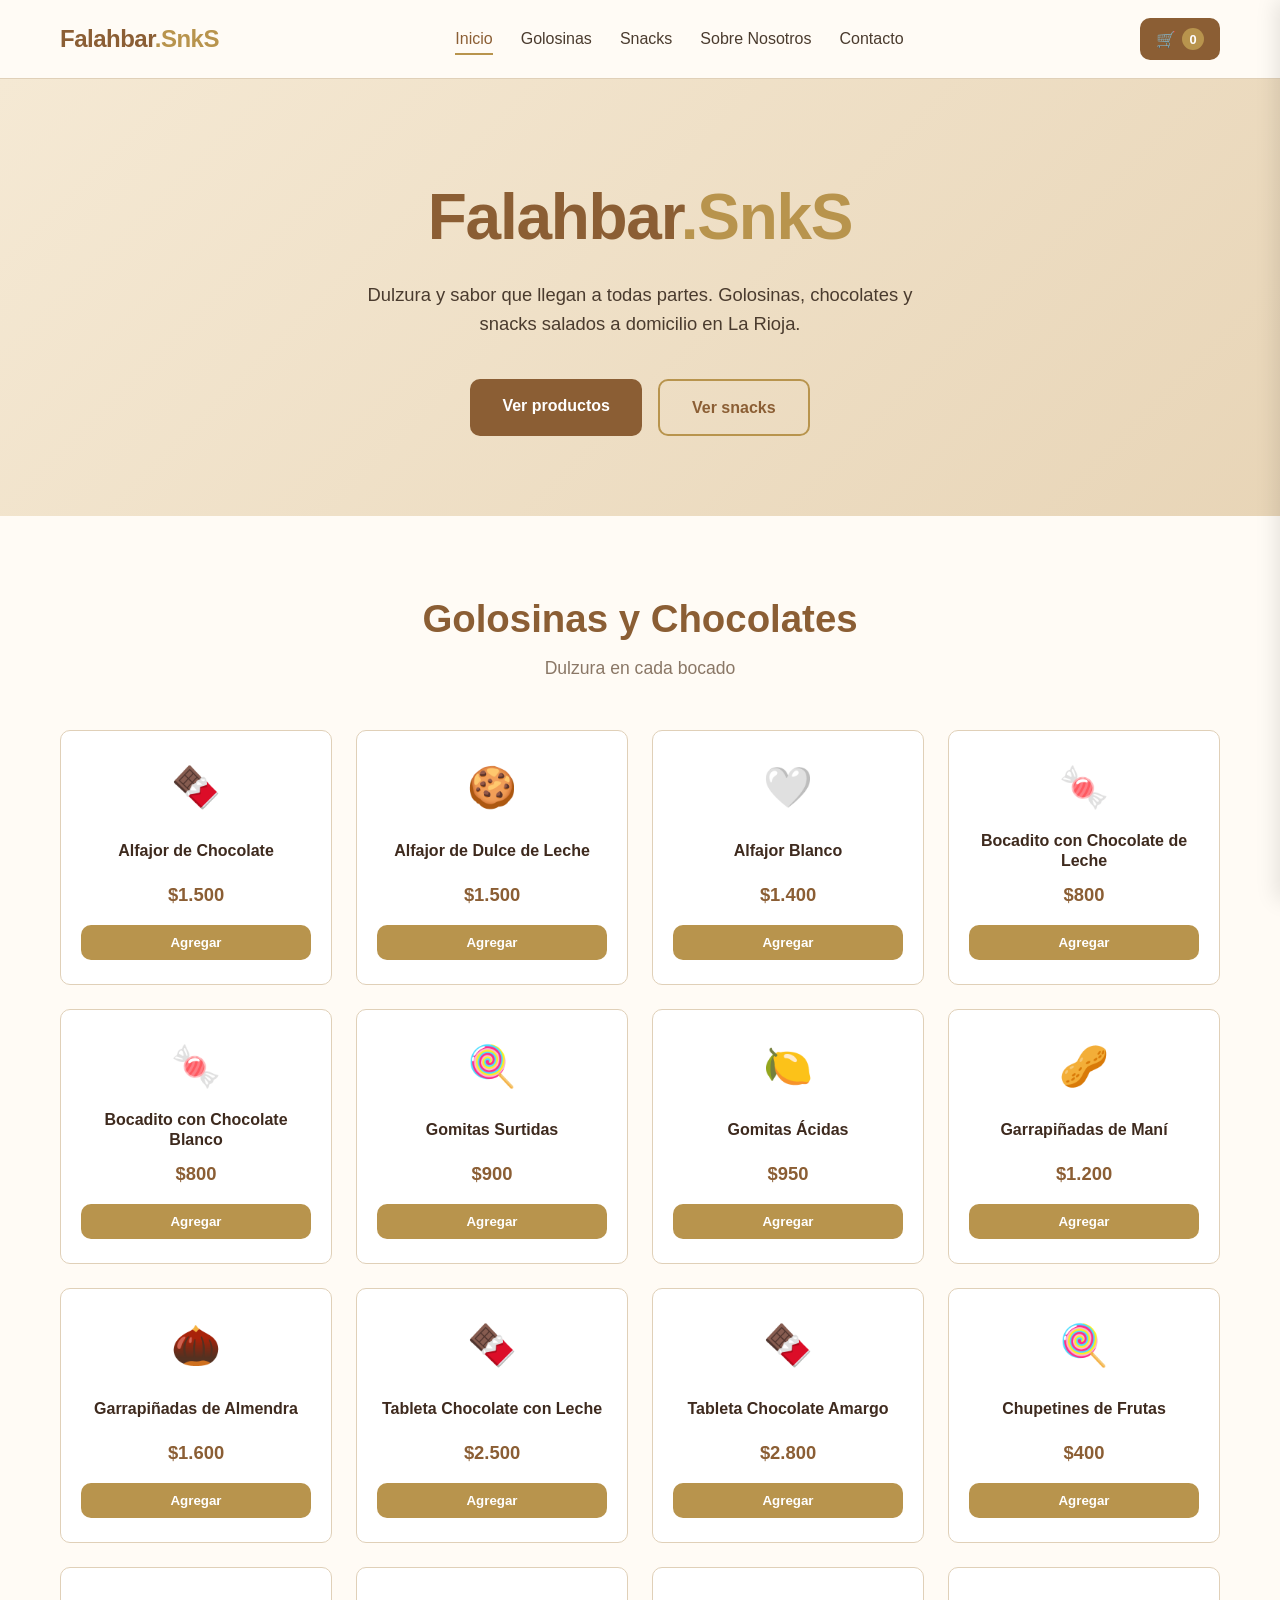
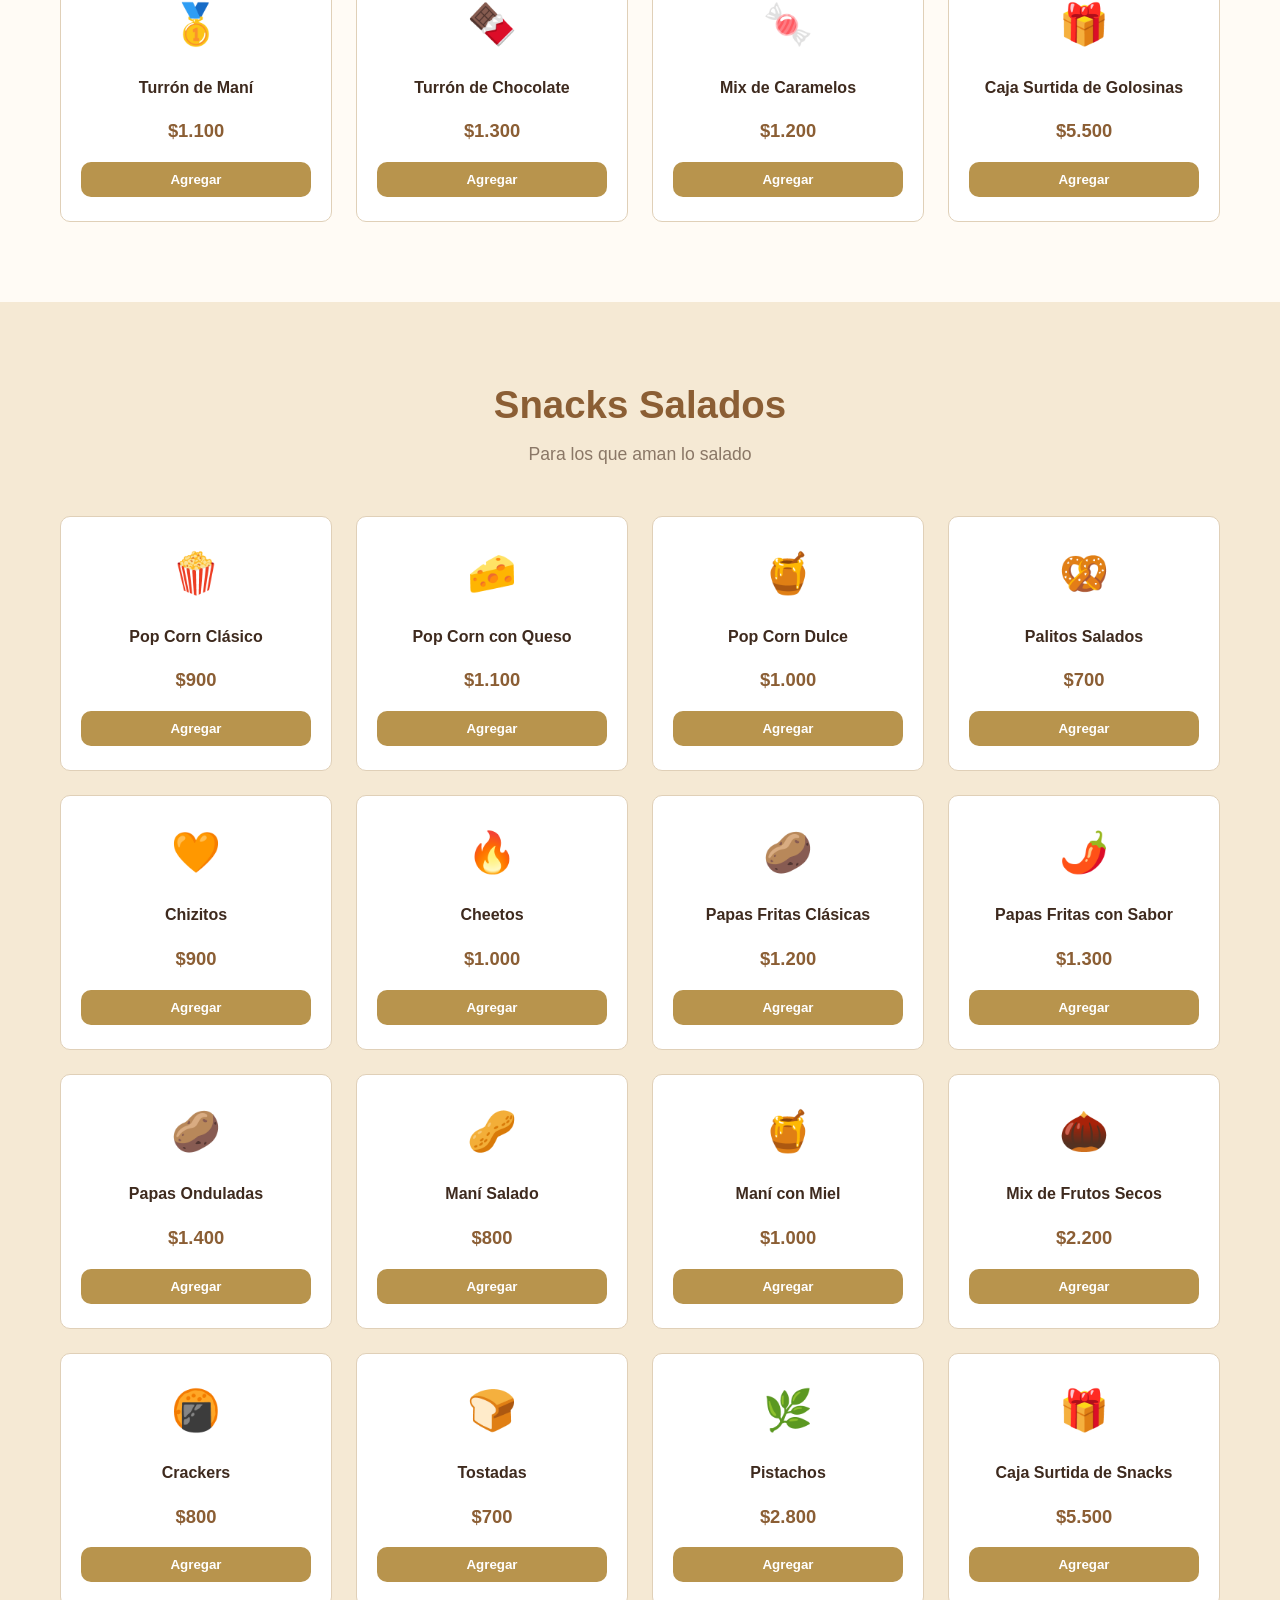
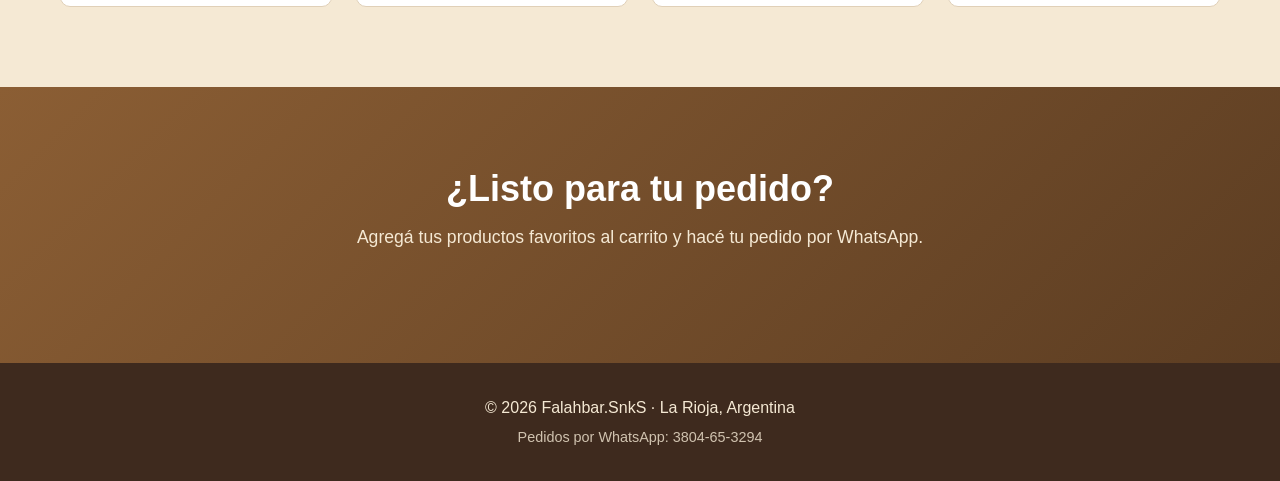
==== index.html @ a4c3ad98 "Add files via upload" ====
<!DOCTYPE html>
<html lang="es">
<head>
    <meta charset="UTF-8">
    <meta name="viewport" content="width=device-width, initial-scale=1.0">
    <title>Falahbar.SnkS - Golosinas y Snacks</title>
    <link rel="stylesheet" href="styles.css">
</head>
<body>
    <!-- HEADER / NAVEGACIÓN -->
    <header class="header">
        <nav class="nav container">
            <a href="index.html" class="logo">Falahbar<span>.SnkS</span></a>
            <button class="nav-toggle" id="navToggle" aria-label="Abrir menú">
                <span></span><span></span><span></span>
            </button>
            <ul class="nav-links" id="navLinks">
                <li><a href="index.html" class="active">Inicio</a></li>
                <li><a href="#golosinas">Golosinas</a></li>
                <li><a href="#snacks">Snacks</a></li>
                <li><a href="about.html">Sobre Nosotros</a></li>
                <li><a href="contact.html">Contacto</a></li>
            </ul>
            <button class="cart-btn" id="cartBtn" aria-label="Abrir carrito">
                🛒 <span class="cart-count" id="cartCount">0</span>
            </button>
        </nav>
    </header>

    <!-- HERO -->
    <section class="hero">
        <div class="container hero-content">
            <h1>Falahbar<span class="highlight">.SnkS</span></h1>
            <p class="hero-subtitle">
                Dulzura y sabor que llegan a todas partes. Golosinas, chocolates y
                snacks salados a domicilio en La Rioja.
            </p>
            <div class="hero-buttons">
                <a href="#golosinas" class="btn btn-primary">Ver productos</a>
                <a href="#snacks" class="btn btn-secondary">Ver snacks</a>
            </div>
        </div>
    </section>

    <!-- GOLOSINAS -->
    <section class="products" id="golosinas">
        <div class="container">
            <h2 class="section-title">Golosinas y Chocolates</h2>
            <p class="section-subtitle">Dulzura en cada bocado</p>
            <div class="products-grid" id="golosinasGrid">
                <!-- Los productos se cargan desde script.js -->
            </div>
        </div>
    </section>

    <!-- SNACKS -->
    <section class="products products-alt" id="snacks">
        <div class="container">
            <h2 class="section-title">Snacks Salados</h2>
            <p class="section-subtitle">Para los que aman lo salado</p>
            <div class="products-grid" id="snacksGrid">
                <!-- Los productos se cargan desde script.js -->
            </div>
        </div>
    </section>

    <!-- CTA -->
    <section class="cta">
        <div class="container">
            <h2>¿Listo para tu pedido?</h2>
            <p>Agregá tus productos favoritos al carrito y hacé tu pedido por WhatsApp.</p>
        </div>
    </section>

    <!-- FOOTER -->
    <footer class="footer">
        <div class="container">
            <p>&copy; 2026 Falahbar.SnkS · La Rioja, Argentina</p>
            <p class="footer-small">Pedidos por WhatsApp: 3804-65-3294</p>
        </div>
    </footer>

    <!-- CARRITO (MODAL) -->
    <div class="cart-overlay" id="cartOverlay"></div>
    <aside class="cart" id="cart">
        <div class="cart-header">
            <h2>Tu Carrito</h2>
            <button class="cart-close" id="cartClose" aria-label="Cerrar carrito">×</button>
        </div>
        <div class="cart-items" id="cartItems">
            <p class="cart-empty">Tu carrito está vacío.</p>
        </div>
        <div class="cart-footer">
            <div class="cart-total">
                <span>Total:</span>
                <strong id="cartTotal">$0</strong>
            </div>
            <button class="btn btn-whatsapp" id="sendWhatsApp" disabled>
                Enviar pedido por WhatsApp
            </button>
        </div>
    </aside>

    <script src="script.js"></script>
</body>
</html>
---- styles.css ----
/* ============================================
   FALAHBAR.SnkS - ESTILOS
   Paleta: marrón, dorado opaco, beige
   ============================================ */
:root {
    --color-primary: #8B5E34;        /* Marrón principal */
    --color-primary-dark: #5C3D22;   /* Marrón oscuro */
    --color-gold: #B8944D;           /* Dorado opaco */
    --color-gold-light: #D4B56A;     /* Dorado claro */
    --color-beige: #F5E9D4;          /* Beige claro */
    --color-beige-dark: #E8D5B7;     /* Beige oscuro */
    --color-dark: #3E2A1E;           /* Marrón muy oscuro (textos) */
    --color-text: #4A3B2E;
    --color-muted: #8a7766;
    --color-bg: #FFFBF5;             /* Fondo crema */
    --color-bg-alt: #F5E9D4;         /* Fondo beige */
    --color-border: #E0D0B8;
    --color-success: #10b981;
    --color-error: #ef4444;
    --color-whatsapp: #25D366;
    --color-whatsapp-dark: #1ebe5b;
    --radius: 10px;
    --shadow-sm: 0 1px 3px rgba(62, 42, 30, 0.08);
    --shadow-md: 0 6px 16px rgba(62, 42, 30, 0.12);
    --transition: all 0.3s ease;
}

* {
    margin: 0;
    padding: 0;
    box-sizing: border-box;
}

html {
    scroll-behavior: smooth;
}

body {
    font-family: -apple-system, BlinkMacSystemFont, "Segoe UI", Roboto,
                 "Helvetica Neue", Arial, sans-serif;
    color: var(--color-text);
    background-color: var(--color-bg);
    line-height: 1.6;
    -webkit-font-smoothing: antialiased;
}

h1, h2, h3 {
    color: var(--color-dark);
    line-height: 1.2;
    font-weight: 700;
}

a {
    text-decoration: none;
    color: inherit;
}

img {
    max-width: 100%;
    display: block;
}

.container {
    max-width: 1200px;
    margin: 0 auto;
    padding: 0 20px;
}

/* ============================================
   BOTONES
   ============================================ */
.btn {
    display: inline-block;
    padding: 14px 32px;
    border-radius: var(--radius);
    font-weight: 600;
    font-size: 1rem;
    cursor: pointer;
    border: none;
    transition: var(--transition);
    text-align: center;
}

.btn-primary {
    background-color: var(--color-primary);
    color: #fff;
}

.btn-primary:hover {
    background-color: var(--color-primary-dark);
    transform: translateY(-2px);
    box-shadow: var(--shadow-md);
}

.btn-secondary {
    background-color: transparent;
    color: var(--color-primary);
    border: 2px solid var(--color-gold);
}

.btn-secondary:hover {
    background-color: var(--color-gold);
    color: #fff;
}

.btn-whatsapp {
    background-color: var(--color-whatsapp);
    color: #fff;
    width: 100%;
}

.btn-whatsapp:hover:not(:disabled) {
    background-color: var(--color-whatsapp-dark);
    transform: translateY(-2px);
    box-shadow: var(--shadow-md);
}

.btn-whatsapp:disabled {
    opacity: 0.5;
    cursor: not-allowed;
}

.btn-small {
    padding: 8px 16px;
    font-size: 0.9rem;
    width: auto;
    display: inline-block;
    margin-top: 8px;
}

/* ============================================
   HEADER / NAVEGACIÓN
   ============================================ */
.header {
    background-color: rgba(255, 251, 245, 0.95);
    backdrop-filter: blur(10px);
    border-bottom: 1px solid var(--color-border);
    position: sticky;
    top: 0;
    z-index: 100;
}

.nav {
    display: flex;
    justify-content: space-between;
    align-items: center;
    padding: 18px 20px;
    gap: 16px;
}

.logo {
    font-size: 1.5rem;
    font-weight: 800;
    color: var(--color-primary);
    letter-spacing: -0.5px;
}

.logo span {
    color: var(--color-gold);
}

.nav-links {
    display: flex;
    list-style: none;
    gap: 28px;
}

.nav-links a {
    font-weight: 500;
    color: var(--color-text);
    transition: var(--transition);
    position: relative;
}

.nav-links a:hover,
.nav-links a.active {
    color: var(--color-primary);
}

.nav-links a.active::after {
    content: "";
    position: absolute;
    bottom: -8px;
    left: 0;
    right: 0;
    height: 2px;
    background-color: var(--color-gold);
}

.nav-toggle {
    display: none;
    flex-direction: column;
    gap: 5px;
    background: none;
    border: none;
    cursor: pointer;
    padding: 5px;
}

.nav-toggle span {
    display: block;
    width: 25px;
    height: 2px;
    background-color: var(--color-dark);
    transition: var(--transition);
}

.cart-btn {
    position: relative;
    background-color: var(--color-primary);
    color: #fff;
    border: none;
    padding: 10px 16px;
    border-radius: var(--radius);
    cursor: pointer;
    font-size: 1rem;
    font-weight: 600;
    transition: var(--transition);
    display: flex;
    align-items: center;
    gap: 6px;
}

.cart-btn:hover {
    background-color: var(--color-primary-dark);
}

.cart-count {
    background-color: var(--color-gold);
    color: #fff;
    border-radius: 50%;
    width: 22px;
    height: 22px;
    display: inline-flex;
    align-items: center;
    justify-content: center;
    font-size: 0.8rem;
    font-weight: 700;
}

/* ============================================
   HERO
   ============================================ */
.hero {
    padding: 100px 0 80px;
    background: linear-gradient(135deg, var(--color-beige) 0%, var(--color-beige-dark) 100%);
}

.hero-content {
    text-align: center;
    max-width: 800px;
    margin: 0 auto;
}

.hero h1 {
    font-size: clamp(2.25rem, 6vw, 4rem);
    margin-bottom: 24px;
    letter-spacing: -0.02em;
    color: var(--color-primary);
}

.highlight {
    color: var(--color-gold);
}

.hero-subtitle {
    font-size: 1.15rem;
    color: var(--color-text);
    margin-bottom: 40px;
    max-width: 600px;
    margin-left: auto;
    margin-right: auto;
}

.hero-buttons {
    display: flex;
    gap: 16px;
    justify-content: center;
    flex-wrap: wrap;
}

/* ============================================
   SECCIONES GENERALES
   ============================================ */
.section-title {
    font-size: clamp(1.75rem, 3vw, 2.5rem);
    text-align: center;
    margin-bottom: 12px;
    color: var(--color-primary);
}

.section-subtitle {
    text-align: center;
    color: var(--color-muted);
    margin-bottom: 48px;
    font-size: 1.1rem;
}

/* ============================================
   PRODUCTOS
   ============================================ */
.products {
    padding: 80px 0;
}

.products-alt {
    background-color: var(--color-bg-alt);
}

.products-grid {
    display: grid;
    grid-template-columns: repeat(auto-fill, minmax(220px, 1fr));
    gap: 24px;
}

.product-card {
    background-color: #fff;
    padding: 24px 20px;
    border-radius: var(--radius);
    border: 1px solid var(--color-border);
    transition: var(--transition);
    text-align: center;
    display: flex;
    flex-direction: column;
}

.product-card:hover {
    transform: translateY(-4px);
    box-shadow: var(--shadow-md);
    border-color: var(--color-gold);
}

.product-emoji {
    font-size: 2.5rem;
    margin-bottom: 12px;
}

.product-card h3 {
    font-size: 1rem;
    margin-bottom: 10px;
    min-height: 2.4em;
    display: flex;
    align-items: center;
    justify-content: center;
}

.product-price {
    color: var(--color-primary);
    font-weight: 700;
    font-size: 1.15rem;
    margin-bottom: 16px;
}

.add-to-cart {
    background-color: var(--color-gold);
    color: #fff;
    border: none;
    padding: 10px;
    border-radius: var(--radius);
    cursor: pointer;
    font-weight: 600;
    transition: var(--transition);
    margin-top: auto;
}

.add-to-cart:hover {
    background-color: var(--color-primary);
}

/* ============================================
   CARRITO
   ============================================ */
.cart-overlay {
    position: fixed;
    inset: 0;
    background-color: rgba(0, 0, 0, 0.5);
    z-index: 200;
    opacity: 0;
    pointer-events: none;
    transition: opacity 0.3s ease;
}

.cart-overlay.active {
    opacity: 1;
    pointer-events: auto;
}

.cart {
    position: fixed;
    top: 0;
    right: 0;
    bottom: 0;
    width: 100%;
    max-width: 420px;
    background-color: #fff;
    z-index: 201;
    transform: translateX(100%);
    transition: transform 0.3s ease;
    display: flex;
    flex-direction: column;
    box-shadow: -4px 0 20px rgba(0, 0, 0, 0.1);
}

.cart.active {
    transform: translateX(0);
}

.cart-header {
    padding: 24px;
    border-bottom: 1px solid var(--color-border);
    display: flex;
    justify-content: space-between;
    align-items: center;
    background-color: var(--color-beige);
}

.cart-header h2 {
    color: var(--color-primary);
    font-size: 1.35rem;
}

.cart-close {
    background: none;
    border: none;
    font-size: 2rem;
    cursor: pointer;
    line-height: 1;
    color: var(--color-dark);
}

.cart-items {
    flex: 1;
    overflow-y: auto;
    padding: 20px 24px;
}

.cart-empty {
    color: var(--color-muted);
    text-align: center;
    padding: 40px 0;
}

.cart-item {
    display: flex;
    align-items: center;
    gap: 12px;
    padding: 14px 0;
    border-bottom: 1px solid var(--color-border);
}

.cart-item-info {
    flex: 1;
}

.cart-item-info h4 {
    font-size: 0.95rem;
    color: var(--color-dark);
    margin-bottom: 4px;
}

.cart-item-price {
    color: var(--color-primary);
    font-weight: 600;
    font-size: 0.9rem;
}

.qty-controls {
    display: flex;
    align-items: center;
    gap: 8px;
}

.qty-btn {
    width: 28px;
    height: 28px;
    border-radius: 50%;
    border: 1px solid var(--color-border);
    background-color: #fff;
    cursor: pointer;
    font-weight: 700;
    color: var(--color-primary);
    transition: var(--transition);
}

.qty-btn:hover {
    background-color: var(--color-primary);
    color: #fff;
    border-color: var(--color-primary);
}

.qty-value {
    min-width: 24px;
    text-align: center;
    font-weight: 600;
}

.cart-footer {
    padding: 20px 24px;
    border-top: 1px solid var(--color-border);
    background-color: var(--color-beige);
}

.cart-total {
    display: flex;
    justify-content: space-between;
    align-items: center;
    margin-bottom: 16px;
    font-size: 1.2rem;
}

.cart-total strong {
    color: var(--color-primary);
    font-size: 1.5rem;
}

/* ============================================
   CTA
   ============================================ */
.cta {
    background: linear-gradient(135deg, var(--color-primary) 0%, var(--color-primary-dark) 100%);
    color: #fff;
    padding: 80px 0;
    text-align: center;
}

.cta h2 {
    color: #fff;
    font-size: clamp(1.75rem, 3vw, 2.25rem);
    margin-bottom: 12px;
}

.cta p {
    color: var(--color-beige);
    margin-bottom: 32px;
    font-size: 1.1rem;
}

.cta .btn-primary {
    background-color: var(--color-gold);
}

.cta .btn-primary:hover {
    background-color: var(--color-gold-light);
}

/* ============================================
   PAGE HEADER (Sobre / Contacto)
   ============================================ */
.page-header {
    padding: 80px 0 60px;
    text-align: center;
    background: linear-gradient(135deg, var(--color-beige) 0%, var(--color-beige-dark) 100%);
}

.page-header h1 {
    font-size: clamp(2rem, 4vw, 3rem);
    margin-bottom: 16px;
    color: var(--color-primary);
}

.page-header p {
    font-size: 1.1rem;
    color: var(--color-text);
    max-width: 600px;
    margin: 0 auto;
}

/* ============================================
   ABOUT
   ============================================ */
.about-section {
    padding: 80px 0;
}

.about-grid {
    display: grid;
    grid-template-columns: 1fr 1fr;
    gap: 60px;
    align-items: center;
}

.about-text h2 {
    font-size: 2rem;
    margin-bottom: 20px;
    color: var(--color-primary);
}

.about-text p {
    margin-bottom: 16px;
    color: var(--color-text);
}

.image-placeholder {
    aspect-ratio: 4/3;
    background: linear-gradient(135deg, var(--color-gold), var(--color-primary));
    border-radius: var(--radius);
    display: flex;
    align-items: center;
    justify-content: center;
    color: #fff;
    font-weight: 700;
    font-size: 1.5rem;
}

/* ============================================
   VALORES
   ============================================ */
.values {
    padding: 80px 0;
    background-color: var(--color-bg-alt);
}

.values-grid {
    display: grid;
    grid-template-columns: repeat(auto-fit, minmax(220px, 1fr));
    gap: 24px;
    margin-top: 48px;
}

.value-item {
    background-color: #fff;
    padding: 28px;
    border-radius: var(--radius);
    border-left: 4px solid var(--color-gold);
}

.value-item h3 {
    margin-bottom: 8px;
    font-size: 1.15rem;
    color: var(--color-primary);
}

.value-item p {
    color: var(--color-muted);
    font-size: 0.95rem;
}

/* ============================================
   CONTACTO
   ============================================ */
.contact-section {
    padding: 80px 0;
}

.contact-grid {
    display: grid;
    grid-template-columns: 1fr 2fr;
    gap: 48px;
}

.contact-info h2,
.contact-form h2 {
    margin-bottom: 24px;
    font-size: 1.5rem;
    color: var(--color-primary);
}

.info-item {
    margin-bottom: 20px;
}

.info-item strong {
    display: block;
    color: var(--color-dark);
    margin-bottom: 4px;
}

.info-item p {
    color: var(--color-muted);
}

.contact-form {
    background-color: var(--color-bg-alt);
    padding: 40px;
    border-radius: var(--radius);
}

.form-group {
    margin-bottom: 20px;
}

.form-group label {
    display: block;
    margin-bottom: 8px;
    font-weight: 500;
    color: var(--color-dark);
}

.form-group input,
.form-group textarea {
    width: 100%;
    padding: 12px 16px;
    border: 1px solid var(--color-border);
    border-radius: var(--radius);
    font-size: 1rem;
    font-family: inherit;
    background-color: #fff;
    transition: var(--transition);
}

.form-group input:focus,
.form-group textarea:focus {
    outline: none;
    border-color: var(--color-gold);
    box-shadow: 0 0 0 3px rgba(184, 148, 77, 0.2);
}

.form-group textarea {
    resize: vertical;
}

.error-message {
    display: block;
    color: var(--color-error);
    font-size: 0.875rem;
    margin-top: 6px;
    min-height: 20px;
}

.form-group.has-error input,
.form-group.has-error textarea {
    border-color: var(--color-error);
}

.form-success {
    color: var(--color-success);
    font-weight: 600;
    margin-top: 16px;
    text-align: center;
}

/* ============================================
   FOOTER
   ============================================ */
.footer {
    background-color: var(--color-dark);
    color: var(--color-beige);
    padding: 32px 0;
    text-align: center;
}

.footer-small {
    font-size: 0.9rem;
    opacity: 0.8;
    margin-top: 6px;
}

/* ============================================
   RESPONSIVE
   ============================================ */
@media (max-width: 900px) {
    .nav-toggle {
        display: flex;
        order: 2;
    }

    .cart-btn {
        order: 3;
    }

    .nav-links {
        order: 4;
        position: absolute;
        top: 100%;
        left: 0;
        right: 0;
        background-color: #fff;
        flex-direction: column;
        padding: 20px;
        border-bottom: 1px solid var(--color-border);
        gap: 16px;
        transform: translateY(-200%);
        transition: transform 0.3s ease;
    }

    .nav-links.active {
        transform: translateY(0);
    }

    .about-grid,
    .contact-grid {
        grid-template-columns: 1fr;
    }

    .hero {
        padding: 60px 0 40px;
    }

    .contact-form {
        padding: 24px;
    }

    .products-grid {
        grid-template-columns: repeat(auto-fill, minmax(160px, 1fr));
        gap: 16px;
    }

    .product-card {
        padding: 18px 14px;
    }
}
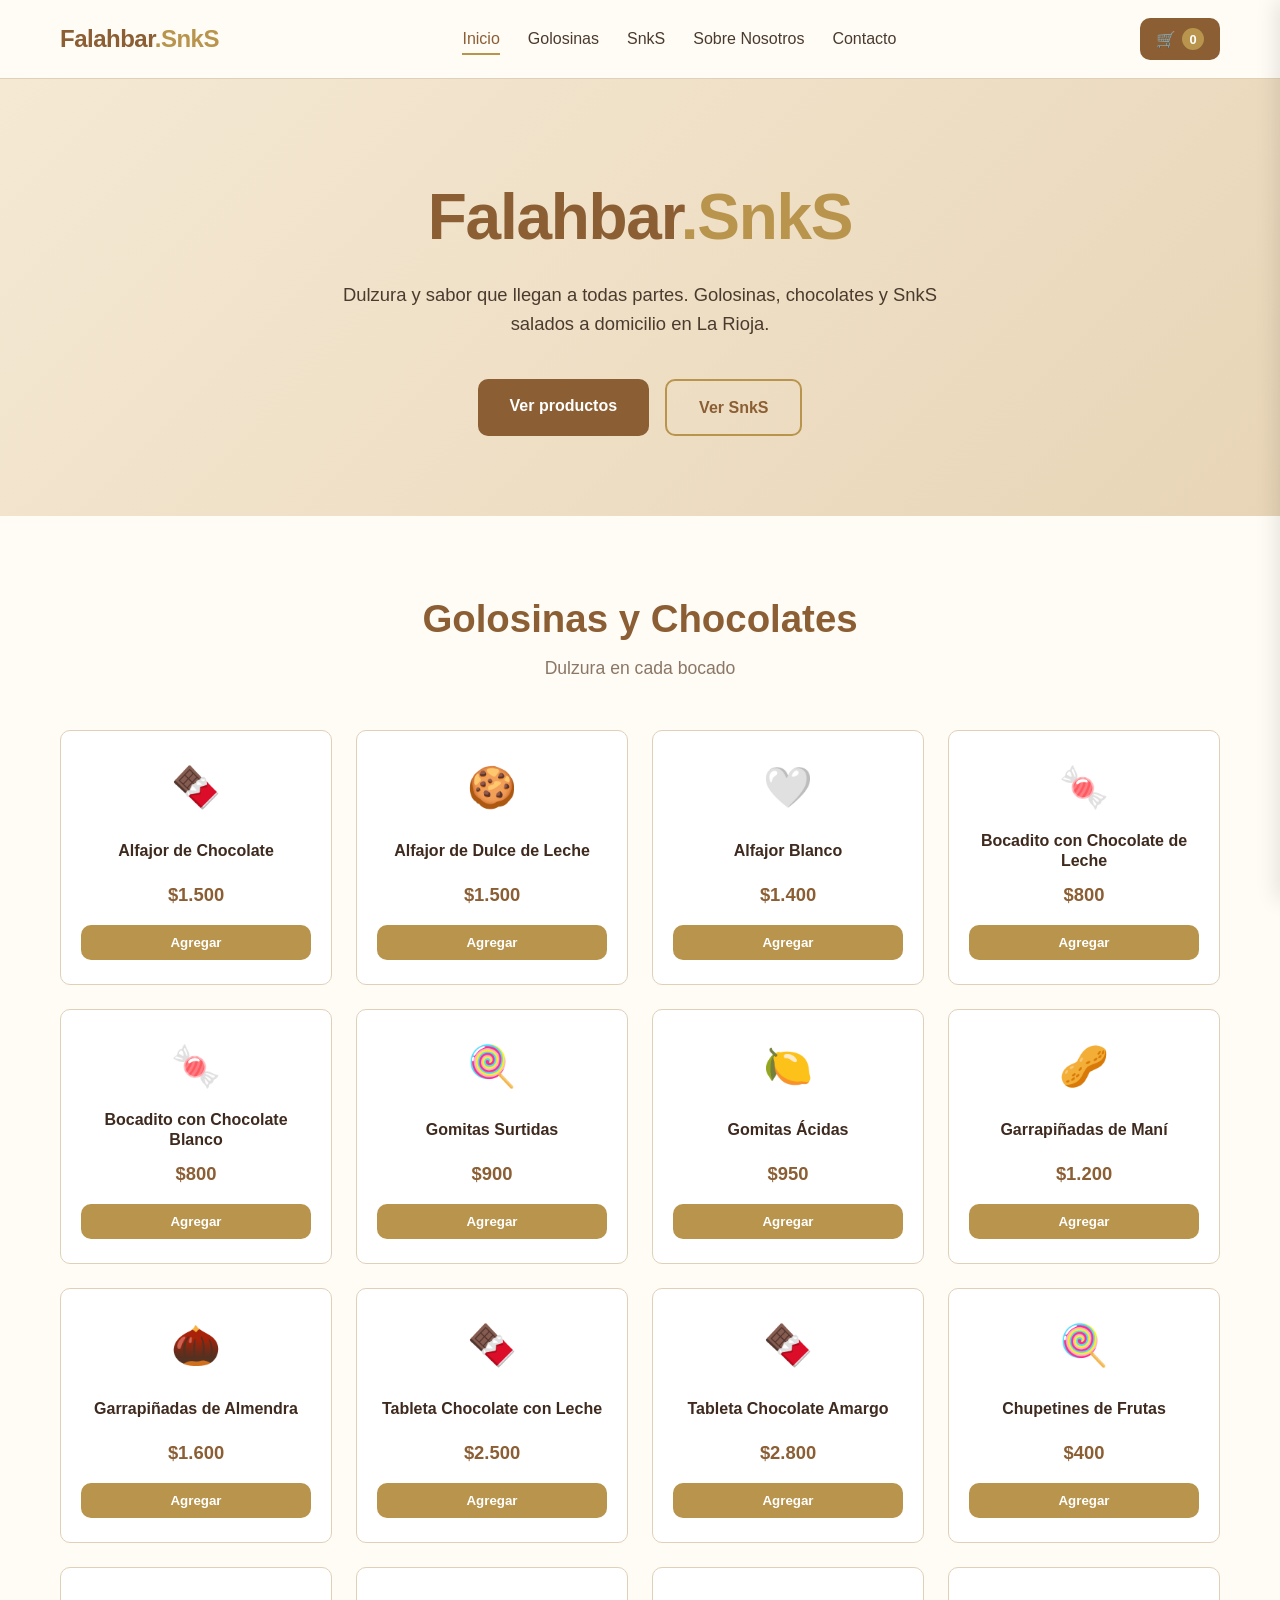
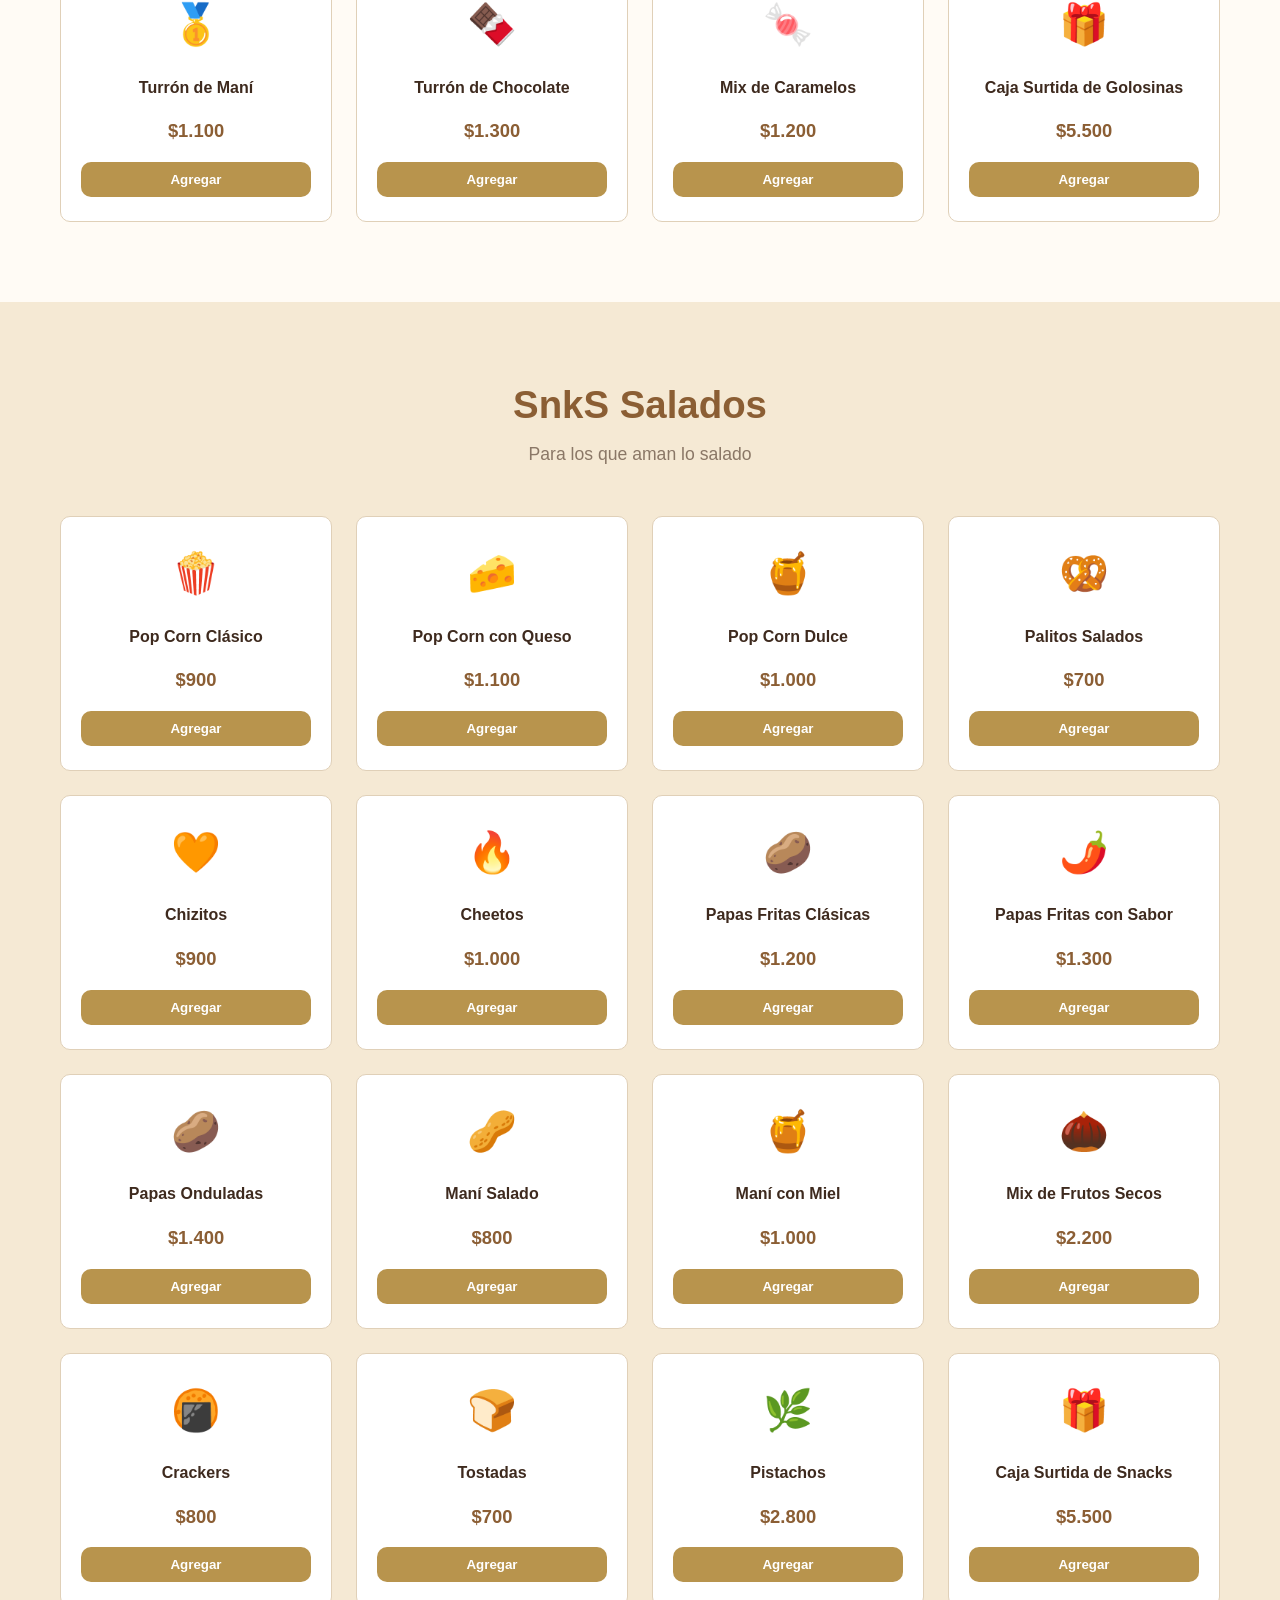
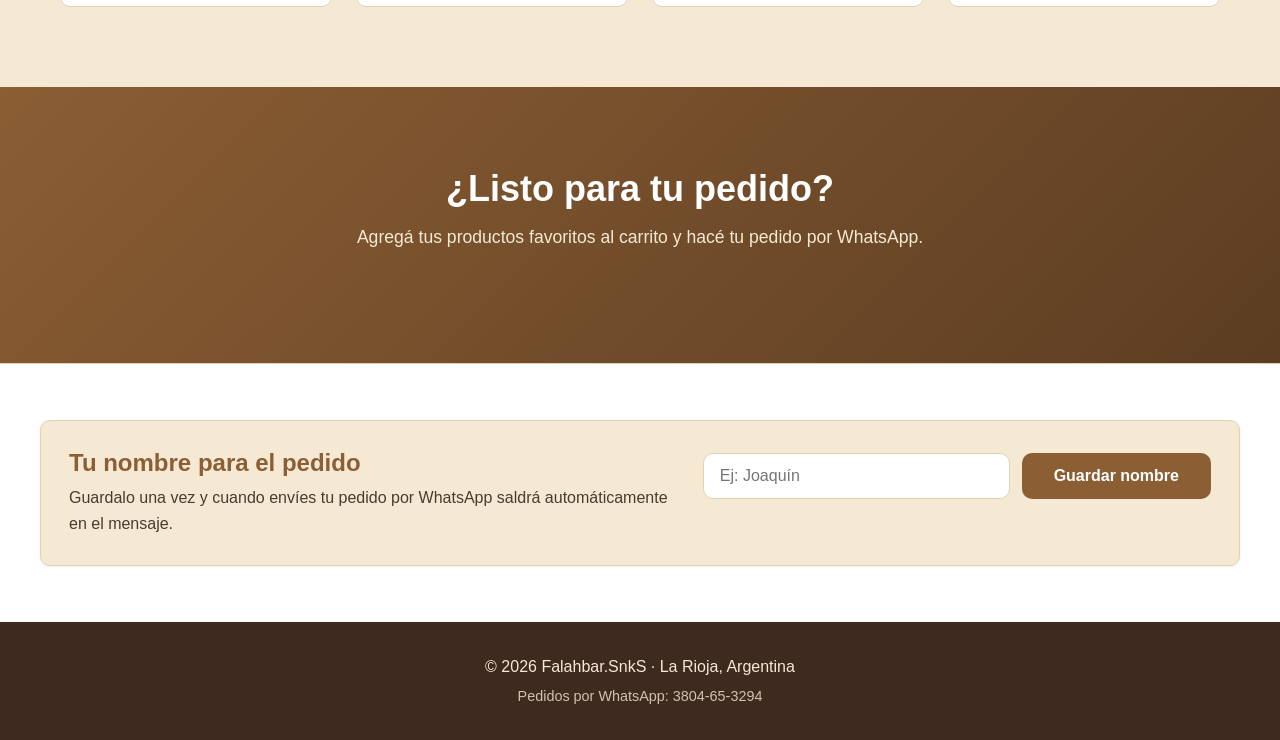
==== commit ea2d64f4: "Correccion branding y carrito" ====
--- a/index.html
+++ b/index.html
@@ -3,7 +3,7 @@
 <head>
     <meta charset="UTF-8">
     <meta name="viewport" content="width=device-width, initial-scale=1.0">
-    <title>Falahbar.SnkS - Golosinas y Snacks</title>
+    <title>Falahbar.SnkS - Golosinas y SnkS</title>
     <link rel="stylesheet" href="styles.css">
 </head>
 <body>
@@ -17,7 +17,7 @@
             <ul class="nav-links" id="navLinks">
                 <li><a href="index.html" class="active">Inicio</a></li>
                 <li><a href="#golosinas">Golosinas</a></li>
-                <li><a href="#snacks">Snacks</a></li>
+                <li><a href="#snacks">SnkS</a></li>
                 <li><a href="about.html">Sobre Nosotros</a></li>
                 <li><a href="contact.html">Contacto</a></li>
             </ul>
@@ -33,11 +33,11 @@
             <h1>Falahbar<span class="highlight">.SnkS</span></h1>
             <p class="hero-subtitle">
                 Dulzura y sabor que llegan a todas partes. Golosinas, chocolates y
-                snacks salados a domicilio en La Rioja.
+                SnkS salados a domicilio en La Rioja.
             </p>
             <div class="hero-buttons">
                 <a href="#golosinas" class="btn btn-primary">Ver productos</a>
-                <a href="#snacks" class="btn btn-secondary">Ver snacks</a>
+                <a href="#snacks" class="btn btn-secondary">Ver SnkS</a>
             </div>
         </div>
     </section>
@@ -56,7 +56,7 @@
     <!-- SNACKS -->
     <section class="products products-alt" id="snacks">
         <div class="container">
-            <h2 class="section-title">Snacks Salados</h2>
+            <h2 class="section-title">SnkS Salados</h2>
             <p class="section-subtitle">Para los que aman lo salado</p>
             <div class="products-grid" id="snacksGrid">
                 <!-- Los productos se cargan desde script.js -->
@@ -69,6 +69,24 @@
         <div class="container">
             <h2>¿Listo para tu pedido?</h2>
             <p>Agregá tus productos favoritos al carrito y hacé tu pedido por WhatsApp.</p>
+        </div>
+    </section>
+
+
+    <!-- ACCESO RÁPIDO -->
+    <section class="user-access">
+        <div class="container user-access-box">
+            <div>
+                <h2>Tu nombre para el pedido</h2>
+                <p>Guardalo una vez y cuando envíes tu pedido por WhatsApp saldrá automáticamente en el mensaje.</p>
+            </div>
+            <form class="user-form" id="userForm">
+                <div class="user-form-row">
+                    <input type="text" id="userName" placeholder="Ej: Joaquín" maxlength="40">
+                    <button type="submit" class="btn btn-primary">Guardar nombre</button>
+                </div>
+                <p class="user-saved-message" id="userSavedMessage"></p>
+            </form>
         </div>
     </section>
 
--- a/styles.css
+++ b/styles.css
@@ -798,4 +798,78 @@
     .product-card {
         padding: 18px 14px;
     }
-}
+
+    .user-access-box {
+        grid-template-columns: 1fr;
+        padding: 22px;
+    }
+
+    .user-form-row {
+        flex-direction: column;
+    }
+
+    #userName {
+        min-width: 100%;
+    }
+}
+
+
+/* ============================================
+   NOMBRE DEL CLIENTE / LOGIN SIMPLE
+   ============================================ */
+.user-access {
+    padding: 56px 0;
+    background-color: #fff;
+    border-top: 1px solid var(--color-border);
+}
+
+.user-access-box {
+    display: grid;
+    grid-template-columns: 1.2fr 1fr;
+    gap: 24px;
+    align-items: center;
+    background-color: var(--color-bg-alt);
+    border: 1px solid var(--color-border);
+    border-radius: var(--radius);
+    padding: 28px;
+    box-shadow: var(--shadow-sm);
+}
+
+.user-access-box h2 {
+    color: var(--color-primary);
+    margin-bottom: 8px;
+}
+
+.user-access-box p {
+    color: var(--color-text);
+}
+
+.user-form-row {
+    display: flex;
+    gap: 12px;
+    flex-wrap: wrap;
+}
+
+#userName {
+    flex: 1;
+    min-width: 220px;
+    padding: 12px 16px;
+    border: 1px solid var(--color-border);
+    border-radius: var(--radius);
+    font-size: 1rem;
+    font-family: inherit;
+    background-color: #fff;
+}
+
+#userName:focus {
+    outline: none;
+    border-color: var(--color-gold);
+    box-shadow: 0 0 0 3px rgba(184, 148, 77, 0.2);
+}
+
+.user-saved-message {
+    min-height: 24px;
+    margin-top: 10px;
+    color: var(--color-success);
+    font-weight: 600;
+}
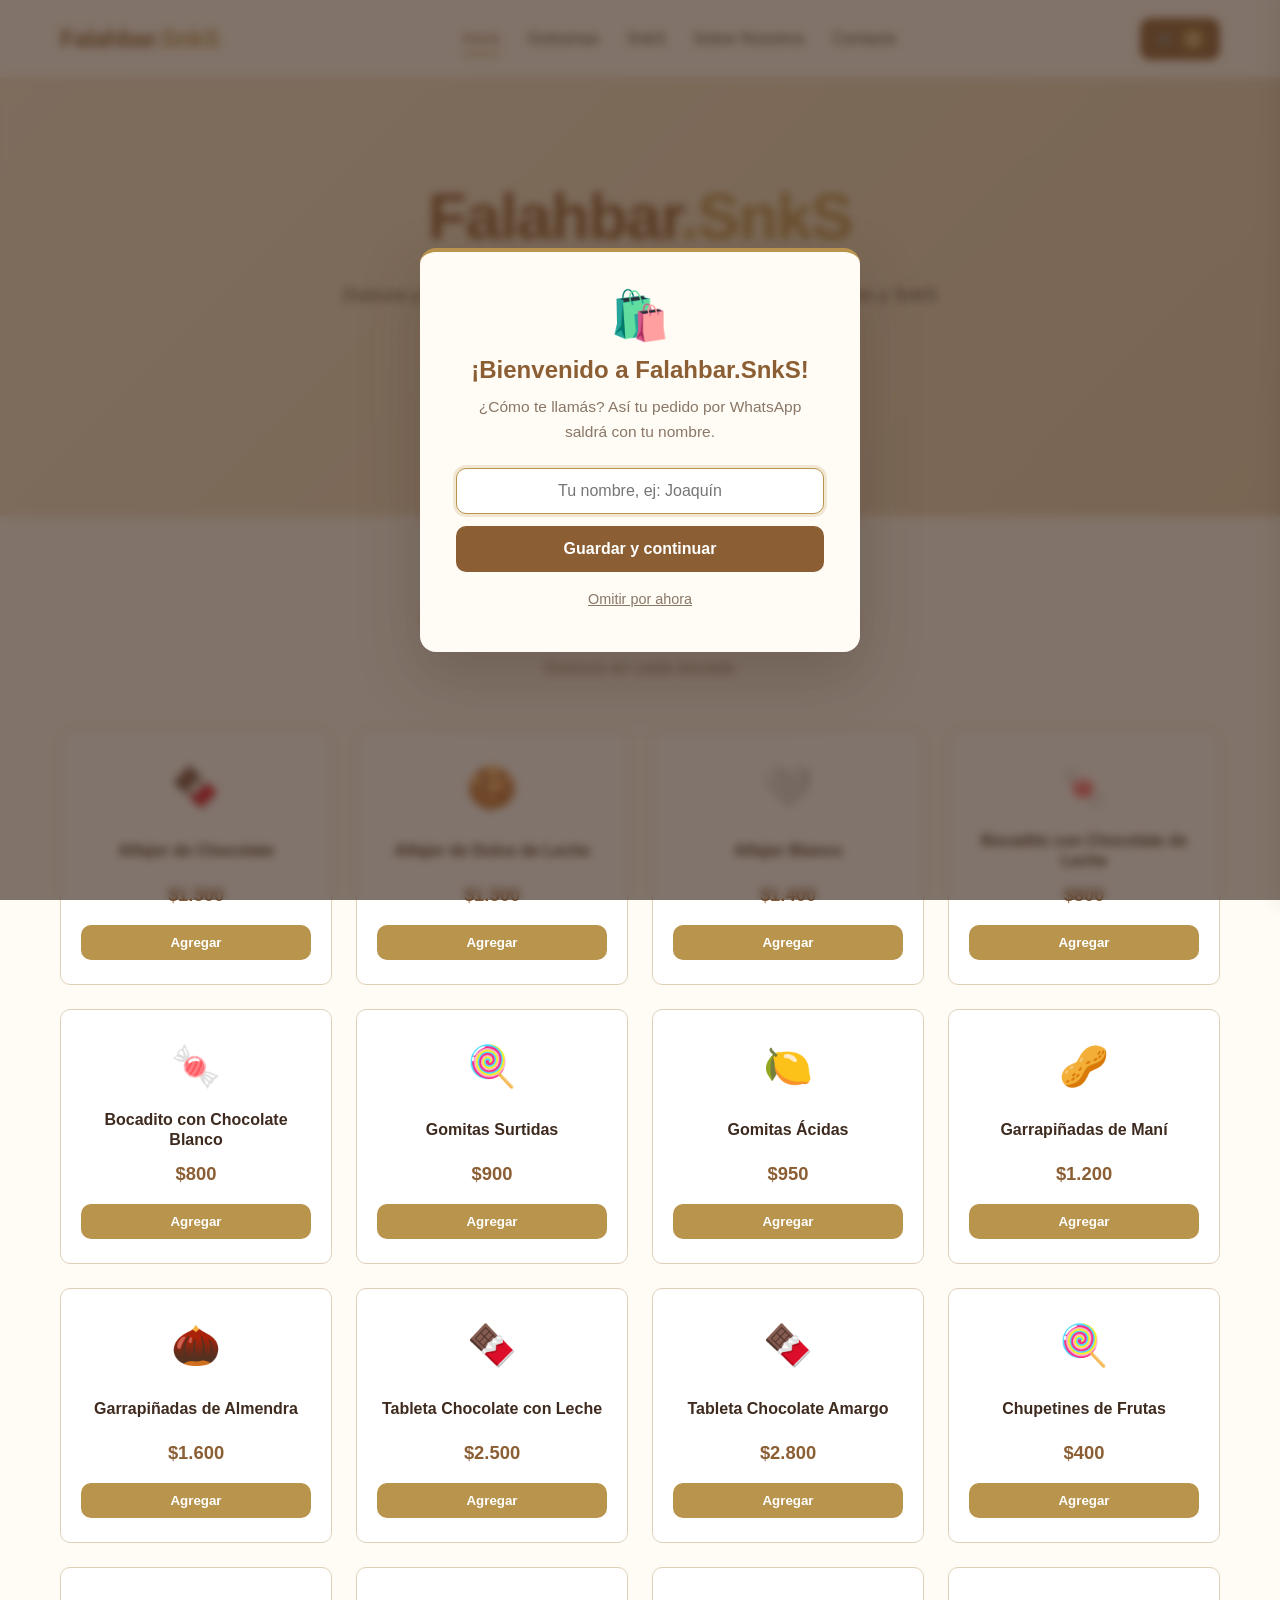
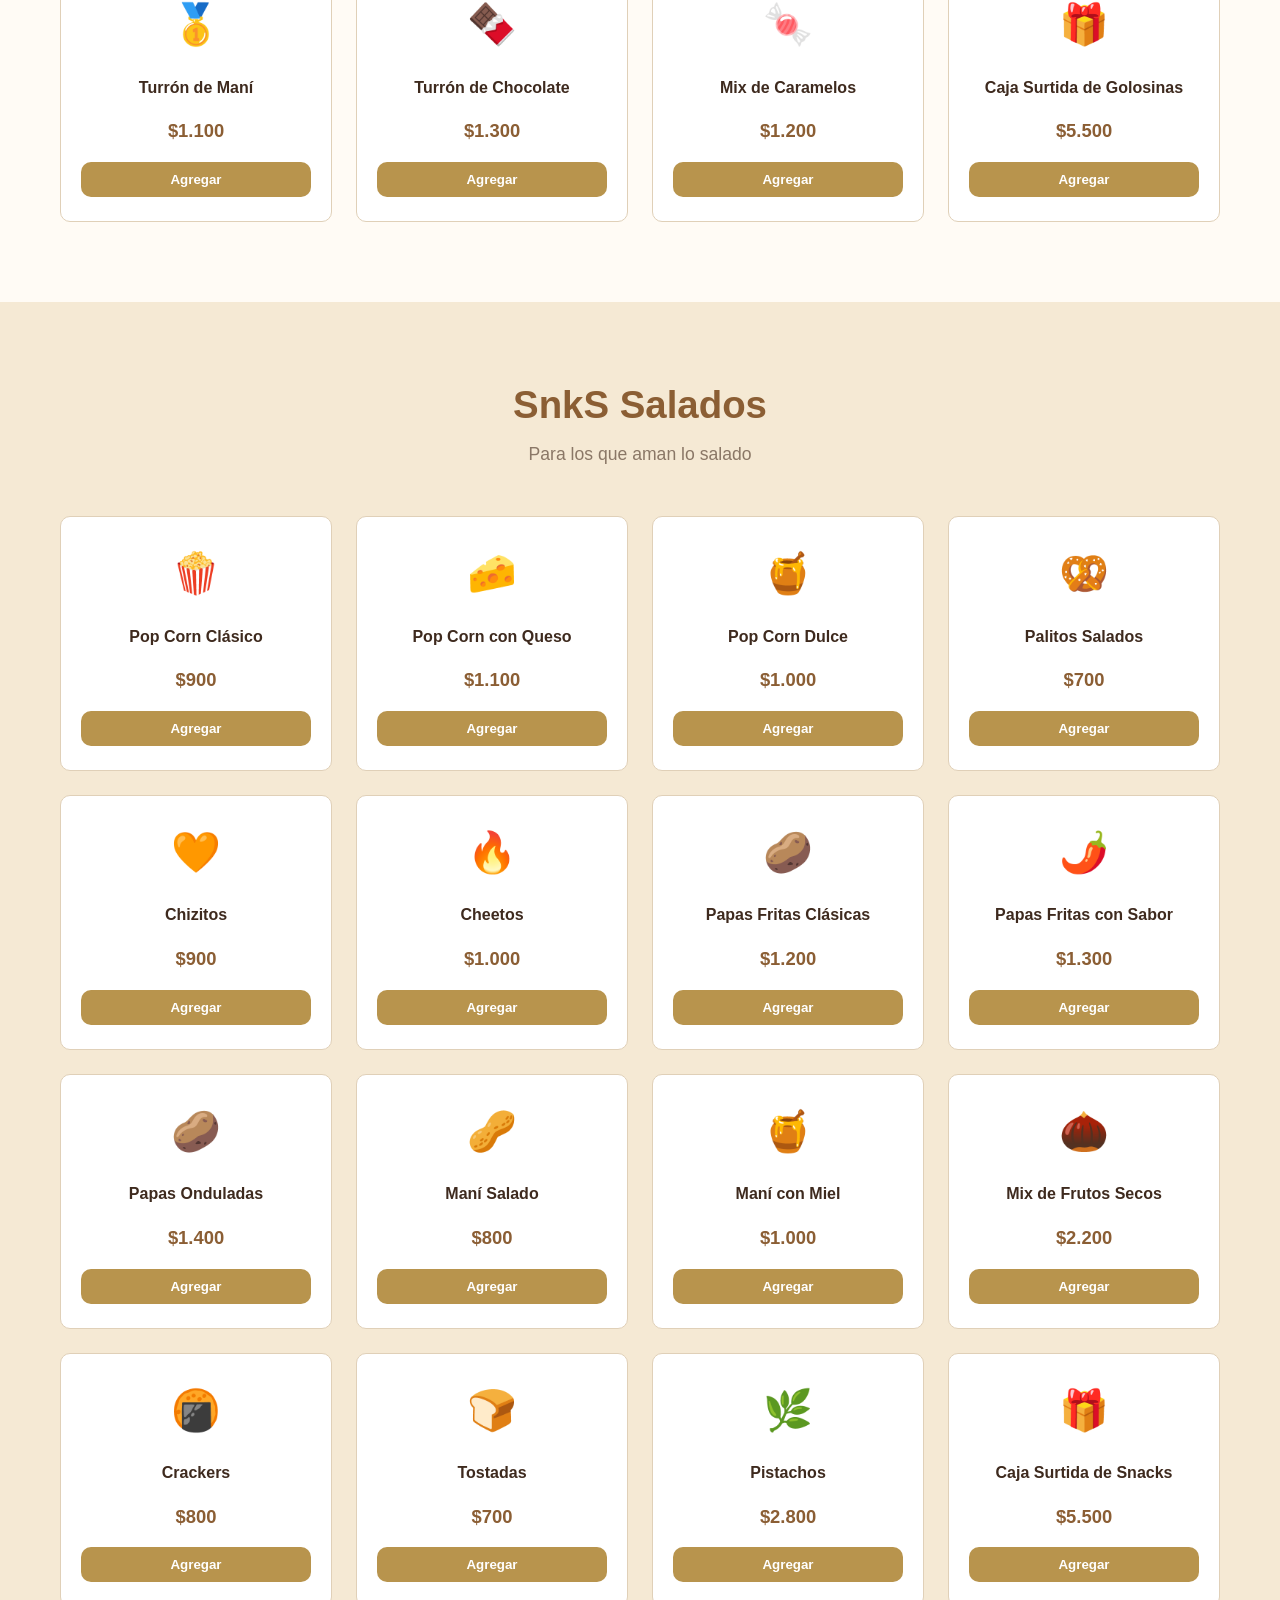
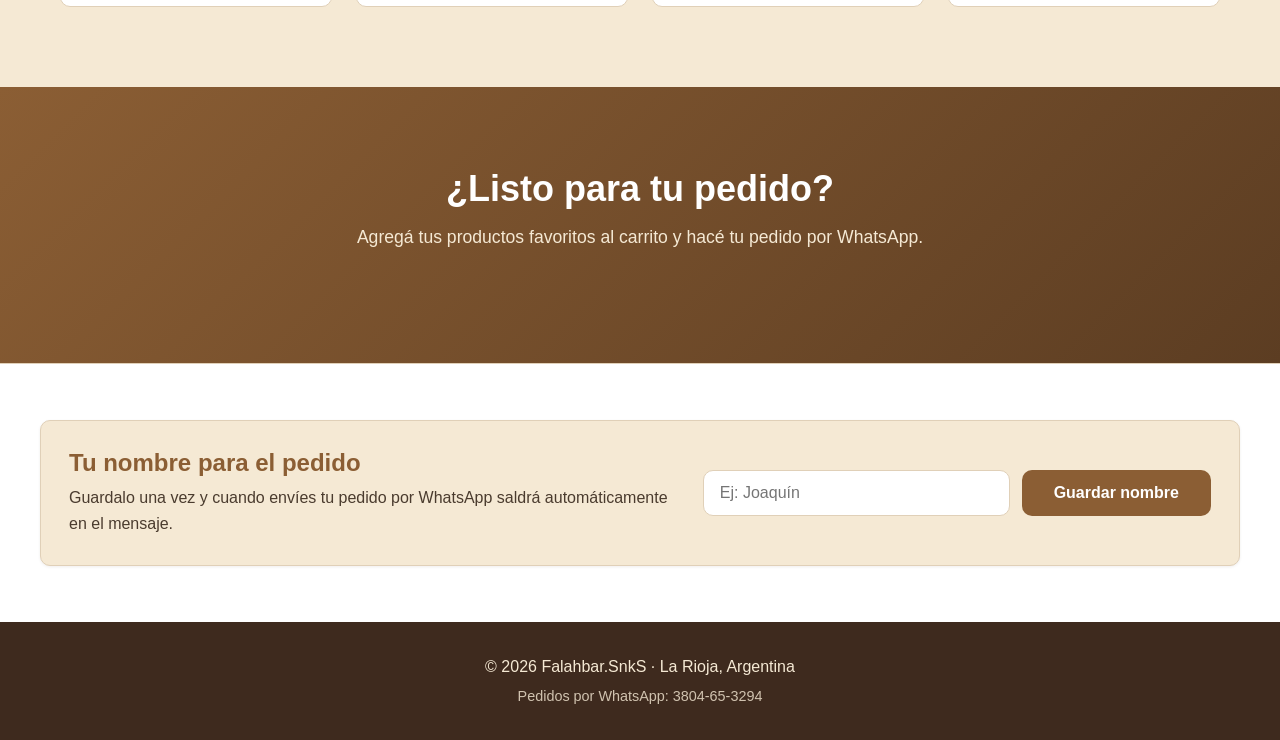
==== commit 36442878: "Carrito y Usuario corregidos" ====
--- a/index.html
+++ b/index.html
@@ -1,124 +1,141 @@
-<!DOCTYPE html>
-<html lang="es">
-<head>
-    <meta charset="UTF-8">
-    <meta name="viewport" content="width=device-width, initial-scale=1.0">
-    <title>Falahbar.SnkS - Golosinas y SnkS</title>
-    <link rel="stylesheet" href="styles.css">
-</head>
-<body>
-    <!-- HEADER / NAVEGACIÓN -->
-    <header class="header">
-        <nav class="nav container">
-            <a href="index.html" class="logo">Falahbar<span>.SnkS</span></a>
-            <button class="nav-toggle" id="navToggle" aria-label="Abrir menú">
-                <span></span><span></span><span></span>
-            </button>
-            <ul class="nav-links" id="navLinks">
-                <li><a href="index.html" class="active">Inicio</a></li>
-                <li><a href="#golosinas">Golosinas</a></li>
-                <li><a href="#snacks">SnkS</a></li>
-                <li><a href="about.html">Sobre Nosotros</a></li>
-                <li><a href="contact.html">Contacto</a></li>
-            </ul>
-            <button class="cart-btn" id="cartBtn" aria-label="Abrir carrito">
-                🛒 <span class="cart-count" id="cartCount">0</span>
-            </button>
-        </nav>
-    </header>
-
-    <!-- HERO -->
-    <section class="hero">
-        <div class="container hero-content">
-            <h1>Falahbar<span class="highlight">.SnkS</span></h1>
-            <p class="hero-subtitle">
-                Dulzura y sabor que llegan a todas partes. Golosinas, chocolates y
-                SnkS salados a domicilio en La Rioja.
-            </p>
-            <div class="hero-buttons">
-                <a href="#golosinas" class="btn btn-primary">Ver productos</a>
-                <a href="#snacks" class="btn btn-secondary">Ver SnkS</a>
-            </div>
-        </div>
-    </section>
-
-    <!-- GOLOSINAS -->
-    <section class="products" id="golosinas">
-        <div class="container">
-            <h2 class="section-title">Golosinas y Chocolates</h2>
-            <p class="section-subtitle">Dulzura en cada bocado</p>
-            <div class="products-grid" id="golosinasGrid">
-                <!-- Los productos se cargan desde script.js -->
-            </div>
-        </div>
-    </section>
-
-    <!-- SNACKS -->
-    <section class="products products-alt" id="snacks">
-        <div class="container">
-            <h2 class="section-title">SnkS Salados</h2>
-            <p class="section-subtitle">Para los que aman lo salado</p>
-            <div class="products-grid" id="snacksGrid">
-                <!-- Los productos se cargan desde script.js -->
-            </div>
-        </div>
-    </section>
-
-    <!-- CTA -->
-    <section class="cta">
-        <div class="container">
-            <h2>¿Listo para tu pedido?</h2>
-            <p>Agregá tus productos favoritos al carrito y hacé tu pedido por WhatsApp.</p>
-        </div>
-    </section>
-
-
-    <!-- ACCESO RÁPIDO -->
-    <section class="user-access">
-        <div class="container user-access-box">
-            <div>
-                <h2>Tu nombre para el pedido</h2>
-                <p>Guardalo una vez y cuando envíes tu pedido por WhatsApp saldrá automáticamente en el mensaje.</p>
-            </div>
-            <form class="user-form" id="userForm">
-                <div class="user-form-row">
-                    <input type="text" id="userName" placeholder="Ej: Joaquín" maxlength="40">
-                    <button type="submit" class="btn btn-primary">Guardar nombre</button>
-                </div>
-                <p class="user-saved-message" id="userSavedMessage"></p>
-            </form>
-        </div>
-    </section>
-
-    <!-- FOOTER -->
-    <footer class="footer">
-        <div class="container">
-            <p>&copy; 2026 Falahbar.SnkS · La Rioja, Argentina</p>
-            <p class="footer-small">Pedidos por WhatsApp: 3804-65-3294</p>
-        </div>
-    </footer>
-
-    <!-- CARRITO (MODAL) -->
-    <div class="cart-overlay" id="cartOverlay"></div>
-    <aside class="cart" id="cart">
-        <div class="cart-header">
-            <h2>Tu Carrito</h2>
-            <button class="cart-close" id="cartClose" aria-label="Cerrar carrito">×</button>
-        </div>
-        <div class="cart-items" id="cartItems">
-            <p class="cart-empty">Tu carrito está vacío.</p>
-        </div>
-        <div class="cart-footer">
-            <div class="cart-total">
-                <span>Total:</span>
-                <strong id="cartTotal">$0</strong>
-            </div>
-            <button class="btn btn-whatsapp" id="sendWhatsApp" disabled>
-                Enviar pedido por WhatsApp
-            </button>
-        </div>
-    </aside>
-
-    <script src="script.js"></script>
-</body>
-</html>
+<!DOCTYPE html>
+<html lang="es">
+<head>
+    <meta charset="UTF-8">
+    <meta name="viewport" content="width=device-width, initial-scale=1.0">
+    <title>Falahbar.SnkS - Golosinas y SnkS</title>
+    <link rel="stylesheet" href="styles.css">
+</head>
+<body>
+    <!-- HEADER / NAVEGACIÓN -->
+    <header class="header">
+        <nav class="nav container">
+            <a href="index.html" class="logo">Falahbar<span>.SnkS</span></a>
+            <button class="nav-toggle" id="navToggle" aria-label="Abrir menú">
+                <span></span><span></span><span></span>
+            </button>
+            <ul class="nav-links" id="navLinks">
+                <li><a href="index.html" class="active">Inicio</a></li>
+                <li><a href="#golosinas">Golosinas</a></li>
+                <li><a href="#snacks">SnkS</a></li>
+                <li><a href="about.html">Sobre Nosotros</a></li>
+                <li><a href="contact.html">Contacto</a></li>
+            </ul>
+            <button class="cart-btn" id="cartBtn" aria-label="Abrir carrito">
+                🛒 <span class="cart-count" id="cartCount">0</span>
+            </button>
+        </nav>
+    </header>
+
+    <!-- HERO -->
+    <section class="hero">
+        <div class="container hero-content">
+            <h1>Falahbar<span class="highlight">.SnkS</span></h1>
+            <p class="hero-subtitle">
+                Dulzura y sabor que llegan a todas partes. Golosinas, chocolates y
+                SnkS salados a domicilio en La Rioja.
+            </p>
+            <div class="hero-buttons">
+                <a href="#golosinas" class="btn btn-primary">Ver productos</a>
+                <a href="#snacks" class="btn btn-secondary">Ver SnkS</a>
+            </div>
+        </div>
+    </section>
+
+    <!-- GOLOSINAS -->
+    <section class="products" id="golosinas">
+        <div class="container">
+            <h2 class="section-title">Golosinas y Chocolates</h2>
+            <p class="section-subtitle">Dulzura en cada bocado</p>
+            <div class="products-grid" id="golosinasGrid">
+                <!-- Los productos se cargan desde script.js -->
+            </div>
+        </div>
+    </section>
+
+    <!-- SNACKS -->
+    <section class="products products-alt" id="snacks">
+        <div class="container">
+            <h2 class="section-title">SnkS Salados</h2>
+            <p class="section-subtitle">Para los que aman lo salado</p>
+            <div class="products-grid" id="snacksGrid">
+                <!-- Los productos se cargan desde script.js -->
+            </div>
+        </div>
+    </section>
+
+    <!-- CTA -->
+    <section class="cta">
+        <div class="container">
+            <h2>¿Listo para tu pedido?</h2>
+            <p>Agregá tus productos favoritos al carrito y hacé tu pedido por WhatsApp.</p>
+        </div>
+    </section>
+
+
+    <!-- ACCESO RÁPIDO -->
+    <section class="user-access">
+        <div class="container user-access-box">
+            <div>
+                <h2>Tu nombre para el pedido</h2>
+                <p>Guardalo una vez y cuando envíes tu pedido por WhatsApp saldrá automáticamente en el mensaje.</p>
+            </div>
+            <form class="user-form" id="userForm">
+                <div class="user-form-row">
+                    <input type="text" id="userName" placeholder="Ej: Joaquín" maxlength="40">
+                    <button type="submit" class="btn btn-primary">Guardar nombre</button>
+                </div>
+                <p class="user-saved-message" id="userSavedMessage"></p>
+            </form>
+        </div>
+    </section>
+
+    <!-- FOOTER -->
+    <footer class="footer">
+        <div class="container">
+            <p>&copy; 2026 Falahbar.SnkS · La Rioja, Argentina</p>
+            <p class="footer-small">Pedidos por WhatsApp: 3804-65-3294</p>
+        </div>
+    </footer>
+
+    <!-- CARRITO (MODAL) -->
+    <div class="cart-overlay" id="cartOverlay"></div>
+    <aside class="cart" id="cart">
+        <div class="cart-header">
+            <h2>Tu Carrito</h2>
+            <button class="cart-close" id="cartClose" aria-label="Cerrar carrito">×</button>
+        </div>
+        <div class="cart-items" id="cartItems">
+            <p class="cart-empty">Tu carrito está vacío.</p>
+        </div>
+        <div class="cart-footer">
+            <div class="cart-total">
+                <span>Total:</span>
+                <strong id="cartTotal">$0</strong>
+            </div>
+            <button class="btn btn-whatsapp" id="sendWhatsApp" disabled>
+                Enviar pedido por WhatsApp
+            </button>
+            <button class="btn btn-danger" id="clearCartBtn" style="display:none;">
+                🗑️ Vaciar carrito
+            </button>
+        </div>
+    </aside>
+
+    <!-- MODAL: NOMBRE DEL CLIENTE -->
+    <div class="name-modal-overlay" id="nameModalOverlay">
+        <div class="name-modal" role="dialog" aria-modal="true" aria-labelledby="nameModalTitle">
+            <div class="name-modal-icon">🛍️</div>
+            <h2 id="nameModalTitle">¡Bienvenido a Falahbar.SnkS!</h2>
+            <p>¿Cómo te llamás? Así tu pedido por WhatsApp saldrá con tu nombre.</p>
+            <div class="name-modal-form">
+                <input type="text" id="modalUserName" placeholder="Tu nombre, ej: Joaquín" maxlength="40" autocomplete="given-name">
+                <button class="btn btn-primary" id="modalSaveBtn">Guardar y continuar</button>
+            </div>
+            <button class="name-modal-skip" id="modalSkipBtn">Omitir por ahora</button>
+        </div>
+    </div>
+
+    <script src="script.js"></script>
+</body>
+</html>
--- a/styles.css
+++ b/styles.css
@@ -1,875 +1,1117 @@
-/* ============================================
-   FALAHBAR.SnkS - ESTILOS
-   Paleta: marrón, dorado opaco, beige
-   ============================================ */
-:root {
-    --color-primary: #8B5E34;        /* Marrón principal */
-    --color-primary-dark: #5C3D22;   /* Marrón oscuro */
-    --color-gold: #B8944D;           /* Dorado opaco */
-    --color-gold-light: #D4B56A;     /* Dorado claro */
-    --color-beige: #F5E9D4;          /* Beige claro */
-    --color-beige-dark: #E8D5B7;     /* Beige oscuro */
-    --color-dark: #3E2A1E;           /* Marrón muy oscuro (textos) */
-    --color-text: #4A3B2E;
-    --color-muted: #8a7766;
-    --color-bg: #FFFBF5;             /* Fondo crema */
-    --color-bg-alt: #F5E9D4;         /* Fondo beige */
-    --color-border: #E0D0B8;
-    --color-success: #10b981;
-    --color-error: #ef4444;
-    --color-whatsapp: #25D366;
-    --color-whatsapp-dark: #1ebe5b;
-    --radius: 10px;
-    --shadow-sm: 0 1px 3px rgba(62, 42, 30, 0.08);
-    --shadow-md: 0 6px 16px rgba(62, 42, 30, 0.12);
-    --transition: all 0.3s ease;
-}
-
-* {
-    margin: 0;
-    padding: 0;
-    box-sizing: border-box;
-}
-
-html {
-    scroll-behavior: smooth;
-}
-
-body {
-    font-family: -apple-system, BlinkMacSystemFont, "Segoe UI", Roboto,
-                 "Helvetica Neue", Arial, sans-serif;
-    color: var(--color-text);
-    background-color: var(--color-bg);
-    line-height: 1.6;
-    -webkit-font-smoothing: antialiased;
-}
-
-h1, h2, h3 {
-    color: var(--color-dark);
-    line-height: 1.2;
-    font-weight: 700;
-}
-
-a {
-    text-decoration: none;
-    color: inherit;
-}
-
-img {
-    max-width: 100%;
-    display: block;
-}
-
-.container {
-    max-width: 1200px;
-    margin: 0 auto;
-    padding: 0 20px;
-}
-
-/* ============================================
-   BOTONES
-   ============================================ */
-.btn {
-    display: inline-block;
-    padding: 14px 32px;
-    border-radius: var(--radius);
-    font-weight: 600;
-    font-size: 1rem;
-    cursor: pointer;
-    border: none;
-    transition: var(--transition);
-    text-align: center;
-}
-
-.btn-primary {
-    background-color: var(--color-primary);
-    color: #fff;
-}
-
-.btn-primary:hover {
-    background-color: var(--color-primary-dark);
-    transform: translateY(-2px);
-    box-shadow: var(--shadow-md);
-}
-
-.btn-secondary {
-    background-color: transparent;
-    color: var(--color-primary);
-    border: 2px solid var(--color-gold);
-}
-
-.btn-secondary:hover {
-    background-color: var(--color-gold);
-    color: #fff;
-}
-
-.btn-whatsapp {
-    background-color: var(--color-whatsapp);
-    color: #fff;
-    width: 100%;
-}
-
-.btn-whatsapp:hover:not(:disabled) {
-    background-color: var(--color-whatsapp-dark);
-    transform: translateY(-2px);
-    box-shadow: var(--shadow-md);
-}
-
-.btn-whatsapp:disabled {
-    opacity: 0.5;
-    cursor: not-allowed;
-}
-
-.btn-small {
-    padding: 8px 16px;
-    font-size: 0.9rem;
-    width: auto;
-    display: inline-block;
-    margin-top: 8px;
-}
-
-/* ============================================
-   HEADER / NAVEGACIÓN
-   ============================================ */
-.header {
-    background-color: rgba(255, 251, 245, 0.95);
-    backdrop-filter: blur(10px);
-    border-bottom: 1px solid var(--color-border);
-    position: sticky;
-    top: 0;
-    z-index: 100;
-}
-
-.nav {
-    display: flex;
-    justify-content: space-between;
-    align-items: center;
-    padding: 18px 20px;
-    gap: 16px;
-}
-
-.logo {
-    font-size: 1.5rem;
-    font-weight: 800;
-    color: var(--color-primary);
-    letter-spacing: -0.5px;
-}
-
-.logo span {
-    color: var(--color-gold);
-}
-
-.nav-links {
-    display: flex;
-    list-style: none;
-    gap: 28px;
-}
-
-.nav-links a {
-    font-weight: 500;
-    color: var(--color-text);
-    transition: var(--transition);
-    position: relative;
-}
-
-.nav-links a:hover,
-.nav-links a.active {
-    color: var(--color-primary);
-}
-
-.nav-links a.active::after {
-    content: "";
-    position: absolute;
-    bottom: -8px;
-    left: 0;
-    right: 0;
-    height: 2px;
-    background-color: var(--color-gold);
-}
-
-.nav-toggle {
-    display: none;
-    flex-direction: column;
-    gap: 5px;
-    background: none;
-    border: none;
-    cursor: pointer;
-    padding: 5px;
-}
-
-.nav-toggle span {
-    display: block;
-    width: 25px;
-    height: 2px;
-    background-color: var(--color-dark);
-    transition: var(--transition);
-}
-
-.cart-btn {
-    position: relative;
-    background-color: var(--color-primary);
-    color: #fff;
-    border: none;
-    padding: 10px 16px;
-    border-radius: var(--radius);
-    cursor: pointer;
-    font-size: 1rem;
-    font-weight: 600;
-    transition: var(--transition);
-    display: flex;
-    align-items: center;
-    gap: 6px;
-}
-
-.cart-btn:hover {
-    background-color: var(--color-primary-dark);
-}
-
-.cart-count {
-    background-color: var(--color-gold);
-    color: #fff;
-    border-radius: 50%;
-    width: 22px;
-    height: 22px;
-    display: inline-flex;
-    align-items: center;
-    justify-content: center;
-    font-size: 0.8rem;
-    font-weight: 700;
-}
-
-/* ============================================
-   HERO
-   ============================================ */
-.hero {
-    padding: 100px 0 80px;
-    background: linear-gradient(135deg, var(--color-beige) 0%, var(--color-beige-dark) 100%);
-}
-
-.hero-content {
-    text-align: center;
-    max-width: 800px;
-    margin: 0 auto;
-}
-
-.hero h1 {
-    font-size: clamp(2.25rem, 6vw, 4rem);
-    margin-bottom: 24px;
-    letter-spacing: -0.02em;
-    color: var(--color-primary);
-}
-
-.highlight {
-    color: var(--color-gold);
-}
-
-.hero-subtitle {
-    font-size: 1.15rem;
-    color: var(--color-text);
-    margin-bottom: 40px;
-    max-width: 600px;
-    margin-left: auto;
-    margin-right: auto;
-}
-
-.hero-buttons {
-    display: flex;
-    gap: 16px;
-    justify-content: center;
-    flex-wrap: wrap;
-}
-
-/* ============================================
-   SECCIONES GENERALES
-   ============================================ */
-.section-title {
-    font-size: clamp(1.75rem, 3vw, 2.5rem);
-    text-align: center;
-    margin-bottom: 12px;
-    color: var(--color-primary);
-}
-
-.section-subtitle {
-    text-align: center;
-    color: var(--color-muted);
-    margin-bottom: 48px;
-    font-size: 1.1rem;
-}
-
-/* ============================================
-   PRODUCTOS
-   ============================================ */
-.products {
-    padding: 80px 0;
-}
-
-.products-alt {
-    background-color: var(--color-bg-alt);
-}
-
-.products-grid {
-    display: grid;
-    grid-template-columns: repeat(auto-fill, minmax(220px, 1fr));
-    gap: 24px;
-}
-
-.product-card {
-    background-color: #fff;
-    padding: 24px 20px;
-    border-radius: var(--radius);
-    border: 1px solid var(--color-border);
-    transition: var(--transition);
-    text-align: center;
-    display: flex;
-    flex-direction: column;
-}
-
-.product-card:hover {
-    transform: translateY(-4px);
-    box-shadow: var(--shadow-md);
-    border-color: var(--color-gold);
-}
-
-.product-emoji {
-    font-size: 2.5rem;
-    margin-bottom: 12px;
-}
-
-.product-card h3 {
-    font-size: 1rem;
-    margin-bottom: 10px;
-    min-height: 2.4em;
-    display: flex;
-    align-items: center;
-    justify-content: center;
-}
-
-.product-price {
-    color: var(--color-primary);
-    font-weight: 700;
-    font-size: 1.15rem;
-    margin-bottom: 16px;
-}
-
-.add-to-cart {
-    background-color: var(--color-gold);
-    color: #fff;
-    border: none;
-    padding: 10px;
-    border-radius: var(--radius);
-    cursor: pointer;
-    font-weight: 600;
-    transition: var(--transition);
-    margin-top: auto;
-}
-
-.add-to-cart:hover {
-    background-color: var(--color-primary);
-}
-
-/* ============================================
-   CARRITO
-   ============================================ */
-.cart-overlay {
-    position: fixed;
-    inset: 0;
-    background-color: rgba(0, 0, 0, 0.5);
-    z-index: 200;
-    opacity: 0;
-    pointer-events: none;
-    transition: opacity 0.3s ease;
-}
-
-.cart-overlay.active {
-    opacity: 1;
-    pointer-events: auto;
-}
-
-.cart {
-    position: fixed;
-    top: 0;
-    right: 0;
-    bottom: 0;
-    width: 100%;
-    max-width: 420px;
-    background-color: #fff;
-    z-index: 201;
-    transform: translateX(100%);
-    transition: transform 0.3s ease;
-    display: flex;
-    flex-direction: column;
-    box-shadow: -4px 0 20px rgba(0, 0, 0, 0.1);
-}
-
-.cart.active {
-    transform: translateX(0);
-}
-
-.cart-header {
-    padding: 24px;
-    border-bottom: 1px solid var(--color-border);
-    display: flex;
-    justify-content: space-between;
-    align-items: center;
-    background-color: var(--color-beige);
-}
-
-.cart-header h2 {
-    color: var(--color-primary);
-    font-size: 1.35rem;
-}
-
-.cart-close {
-    background: none;
-    border: none;
-    font-size: 2rem;
-    cursor: pointer;
-    line-height: 1;
-    color: var(--color-dark);
-}
-
-.cart-items {
-    flex: 1;
-    overflow-y: auto;
-    padding: 20px 24px;
-}
-
-.cart-empty {
-    color: var(--color-muted);
-    text-align: center;
-    padding: 40px 0;
-}
-
-.cart-item {
-    display: flex;
-    align-items: center;
-    gap: 12px;
-    padding: 14px 0;
-    border-bottom: 1px solid var(--color-border);
-}
-
-.cart-item-info {
-    flex: 1;
-}
-
-.cart-item-info h4 {
-    font-size: 0.95rem;
-    color: var(--color-dark);
-    margin-bottom: 4px;
-}
-
-.cart-item-price {
-    color: var(--color-primary);
-    font-weight: 600;
-    font-size: 0.9rem;
-}
-
-.qty-controls {
-    display: flex;
-    align-items: center;
-    gap: 8px;
-}
-
-.qty-btn {
-    width: 28px;
-    height: 28px;
-    border-radius: 50%;
-    border: 1px solid var(--color-border);
-    background-color: #fff;
-    cursor: pointer;
-    font-weight: 700;
-    color: var(--color-primary);
-    transition: var(--transition);
-}
-
-.qty-btn:hover {
-    background-color: var(--color-primary);
-    color: #fff;
-    border-color: var(--color-primary);
-}
-
-.qty-value {
-    min-width: 24px;
-    text-align: center;
-    font-weight: 600;
-}
-
-.cart-footer {
-    padding: 20px 24px;
-    border-top: 1px solid var(--color-border);
-    background-color: var(--color-beige);
-}
-
-.cart-total {
-    display: flex;
-    justify-content: space-between;
-    align-items: center;
-    margin-bottom: 16px;
-    font-size: 1.2rem;
-}
-
-.cart-total strong {
-    color: var(--color-primary);
-    font-size: 1.5rem;
-}
-
-/* ============================================
-   CTA
-   ============================================ */
-.cta {
-    background: linear-gradient(135deg, var(--color-primary) 0%, var(--color-primary-dark) 100%);
-    color: #fff;
-    padding: 80px 0;
-    text-align: center;
-}
-
-.cta h2 {
-    color: #fff;
-    font-size: clamp(1.75rem, 3vw, 2.25rem);
-    margin-bottom: 12px;
-}
-
-.cta p {
-    color: var(--color-beige);
-    margin-bottom: 32px;
-    font-size: 1.1rem;
-}
-
-.cta .btn-primary {
-    background-color: var(--color-gold);
-}
-
-.cta .btn-primary:hover {
-    background-color: var(--color-gold-light);
-}
-
-/* ============================================
-   PAGE HEADER (Sobre / Contacto)
-   ============================================ */
-.page-header {
-    padding: 80px 0 60px;
-    text-align: center;
-    background: linear-gradient(135deg, var(--color-beige) 0%, var(--color-beige-dark) 100%);
-}
-
-.page-header h1 {
-    font-size: clamp(2rem, 4vw, 3rem);
-    margin-bottom: 16px;
-    color: var(--color-primary);
-}
-
-.page-header p {
-    font-size: 1.1rem;
-    color: var(--color-text);
-    max-width: 600px;
-    margin: 0 auto;
-}
-
-/* ============================================
-   ABOUT
-   ============================================ */
-.about-section {
-    padding: 80px 0;
-}
-
-.about-grid {
-    display: grid;
-    grid-template-columns: 1fr 1fr;
-    gap: 60px;
-    align-items: center;
-}
-
-.about-text h2 {
-    font-size: 2rem;
-    margin-bottom: 20px;
-    color: var(--color-primary);
-}
-
-.about-text p {
-    margin-bottom: 16px;
-    color: var(--color-text);
-}
-
-.image-placeholder {
-    aspect-ratio: 4/3;
-    background: linear-gradient(135deg, var(--color-gold), var(--color-primary));
-    border-radius: var(--radius);
-    display: flex;
-    align-items: center;
-    justify-content: center;
-    color: #fff;
-    font-weight: 700;
-    font-size: 1.5rem;
-}
-
-/* ============================================
-   VALORES
-   ============================================ */
-.values {
-    padding: 80px 0;
-    background-color: var(--color-bg-alt);
-}
-
-.values-grid {
-    display: grid;
-    grid-template-columns: repeat(auto-fit, minmax(220px, 1fr));
-    gap: 24px;
-    margin-top: 48px;
-}
-
-.value-item {
-    background-color: #fff;
-    padding: 28px;
-    border-radius: var(--radius);
-    border-left: 4px solid var(--color-gold);
-}
-
-.value-item h3 {
-    margin-bottom: 8px;
-    font-size: 1.15rem;
-    color: var(--color-primary);
-}
-
-.value-item p {
-    color: var(--color-muted);
-    font-size: 0.95rem;
-}
-
-/* ============================================
-   CONTACTO
-   ============================================ */
-.contact-section {
-    padding: 80px 0;
-}
-
-.contact-grid {
-    display: grid;
-    grid-template-columns: 1fr 2fr;
-    gap: 48px;
-}
-
-.contact-info h2,
-.contact-form h2 {
-    margin-bottom: 24px;
-    font-size: 1.5rem;
-    color: var(--color-primary);
-}
-
-.info-item {
-    margin-bottom: 20px;
-}
-
-.info-item strong {
-    display: block;
-    color: var(--color-dark);
-    margin-bottom: 4px;
-}
-
-.info-item p {
-    color: var(--color-muted);
-}
-
-.contact-form {
-    background-color: var(--color-bg-alt);
-    padding: 40px;
-    border-radius: var(--radius);
-}
-
-.form-group {
-    margin-bottom: 20px;
-}
-
-.form-group label {
-    display: block;
-    margin-bottom: 8px;
-    font-weight: 500;
-    color: var(--color-dark);
-}
-
-.form-group input,
-.form-group textarea {
-    width: 100%;
-    padding: 12px 16px;
-    border: 1px solid var(--color-border);
-    border-radius: var(--radius);
-    font-size: 1rem;
-    font-family: inherit;
-    background-color: #fff;
-    transition: var(--transition);
-}
-
-.form-group input:focus,
-.form-group textarea:focus {
-    outline: none;
-    border-color: var(--color-gold);
-    box-shadow: 0 0 0 3px rgba(184, 148, 77, 0.2);
-}
-
-.form-group textarea {
-    resize: vertical;
-}
-
-.error-message {
-    display: block;
-    color: var(--color-error);
-    font-size: 0.875rem;
-    margin-top: 6px;
-    min-height: 20px;
-}
-
-.form-group.has-error input,
-.form-group.has-error textarea {
-    border-color: var(--color-error);
-}
-
-.form-success {
-    color: var(--color-success);
-    font-weight: 600;
-    margin-top: 16px;
-    text-align: center;
-}
-
-/* ============================================
-   FOOTER
-   ============================================ */
-.footer {
-    background-color: var(--color-dark);
-    color: var(--color-beige);
-    padding: 32px 0;
-    text-align: center;
-}
-
-.footer-small {
-    font-size: 0.9rem;
-    opacity: 0.8;
-    margin-top: 6px;
-}
-
-/* ============================================
-   RESPONSIVE
-   ============================================ */
-@media (max-width: 900px) {
-    .nav-toggle {
-        display: flex;
-        order: 2;
-    }
-
-    .cart-btn {
-        order: 3;
-    }
-
-    .nav-links {
-        order: 4;
-        position: absolute;
-        top: 100%;
-        left: 0;
-        right: 0;
-        background-color: #fff;
-        flex-direction: column;
-        padding: 20px;
-        border-bottom: 1px solid var(--color-border);
-        gap: 16px;
-        transform: translateY(-200%);
-        transition: transform 0.3s ease;
-    }
-
-    .nav-links.active {
-        transform: translateY(0);
-    }
-
-    .about-grid,
-    .contact-grid {
-        grid-template-columns: 1fr;
-    }
-
-    .hero {
-        padding: 60px 0 40px;
-    }
-
-    .contact-form {
-        padding: 24px;
-    }
-
-    .products-grid {
-        grid-template-columns: repeat(auto-fill, minmax(160px, 1fr));
-        gap: 16px;
-    }
-
-    .product-card {
-        padding: 18px 14px;
-    }
-
-    .user-access-box {
-        grid-template-columns: 1fr;
-        padding: 22px;
-    }
-
-    .user-form-row {
-        flex-direction: column;
-    }
-
-    #userName {
-        min-width: 100%;
-    }
-}
-
-
-/* ============================================
-   NOMBRE DEL CLIENTE / LOGIN SIMPLE
-   ============================================ */
-.user-access {
-    padding: 56px 0;
-    background-color: #fff;
-    border-top: 1px solid var(--color-border);
-}
-
-.user-access-box {
-    display: grid;
-    grid-template-columns: 1.2fr 1fr;
-    gap: 24px;
-    align-items: center;
-    background-color: var(--color-bg-alt);
-    border: 1px solid var(--color-border);
-    border-radius: var(--radius);
-    padding: 28px;
-    box-shadow: var(--shadow-sm);
-}
-
-.user-access-box h2 {
-    color: var(--color-primary);
-    margin-bottom: 8px;
-}
-
-.user-access-box p {
-    color: var(--color-text);
-}
-
-.user-form-row {
-    display: flex;
-    gap: 12px;
-    flex-wrap: wrap;
-}
-
-#userName {
-    flex: 1;
-    min-width: 220px;
-    padding: 12px 16px;
-    border: 1px solid var(--color-border);
-    border-radius: var(--radius);
-    font-size: 1rem;
-    font-family: inherit;
-    background-color: #fff;
-}
-
-#userName:focus {
-    outline: none;
-    border-color: var(--color-gold);
-    box-shadow: 0 0 0 3px rgba(184, 148, 77, 0.2);
-}
-
-.user-saved-message {
-    min-height: 24px;
-    margin-top: 10px;
-    color: var(--color-success);
-    font-weight: 600;
-}
+/* ============================================
+   FALAHBAR.SnkS - ESTILOS
+   Paleta: marrón, dorado opaco, beige
+   ============================================ */
+:root {
+    --color-primary: #8B5E34;        /* Marrón principal */
+    --color-primary-dark: #5C3D22;   /* Marrón oscuro */
+    --color-gold: #B8944D;           /* Dorado opaco */
+    --color-gold-light: #D4B56A;     /* Dorado claro */
+    --color-beige: #F5E9D4;          /* Beige claro */
+    --color-beige-dark: #E8D5B7;     /* Beige oscuro */
+    --color-dark: #3E2A1E;           /* Marrón muy oscuro (textos) */
+    --color-text: #4A3B2E;
+    --color-muted: #8a7766;
+    --color-bg: #FFFBF5;             /* Fondo crema */
+    --color-bg-alt: #F5E9D4;         /* Fondo beige */
+    --color-border: #E0D0B8;
+    --color-success: #10b981;
+    --color-error: #ef4444;
+    --color-whatsapp: #25D366;
+    --color-whatsapp-dark: #1ebe5b;
+    --radius: 10px;
+    --shadow-sm: 0 1px 3px rgba(62, 42, 30, 0.08);
+    --shadow-md: 0 6px 16px rgba(62, 42, 30, 0.12);
+    --transition: all 0.3s ease;
+}
+
+* {
+    margin: 0;
+    padding: 0;
+    box-sizing: border-box;
+}
+
+html {
+    scroll-behavior: smooth;
+}
+
+body {
+    font-family: -apple-system, BlinkMacSystemFont, "Segoe UI", Roboto,
+                 "Helvetica Neue", Arial, sans-serif;
+    color: var(--color-text);
+    background-color: var(--color-bg);
+    line-height: 1.6;
+    -webkit-font-smoothing: antialiased;
+}
+
+h1, h2, h3 {
+    color: var(--color-dark);
+    line-height: 1.2;
+    font-weight: 700;
+}
+
+a {
+    text-decoration: none;
+    color: inherit;
+}
+
+img {
+    max-width: 100%;
+    display: block;
+}
+
+.container {
+    max-width: 1200px;
+    margin: 0 auto;
+    padding: 0 20px;
+}
+
+/* ============================================
+   BOTONES
+   ============================================ */
+.btn {
+    display: inline-block;
+    padding: 14px 32px;
+    border-radius: var(--radius);
+    font-weight: 600;
+    font-size: 1rem;
+    cursor: pointer;
+    border: none;
+    transition: var(--transition);
+    text-align: center;
+}
+
+.btn-primary {
+    background-color: var(--color-primary);
+    color: #fff;
+}
+
+.btn-primary:hover {
+    background-color: var(--color-primary-dark);
+    transform: translateY(-2px);
+    box-shadow: var(--shadow-md);
+}
+
+.btn-secondary {
+    background-color: transparent;
+    color: var(--color-primary);
+    border: 2px solid var(--color-gold);
+}
+
+.btn-secondary:hover {
+    background-color: var(--color-gold);
+    color: #fff;
+}
+
+.btn-whatsapp {
+    background-color: var(--color-whatsapp);
+    color: #fff;
+    width: 100%;
+}
+
+.btn-whatsapp:hover:not(:disabled) {
+    background-color: var(--color-whatsapp-dark);
+    transform: translateY(-2px);
+    box-shadow: var(--shadow-md);
+}
+
+.btn-whatsapp:disabled {
+    opacity: 0.5;
+    cursor: not-allowed;
+}
+
+.btn-small {
+    padding: 8px 16px;
+    font-size: 0.9rem;
+    width: auto;
+    display: inline-block;
+    margin-top: 8px;
+}
+
+/* ============================================
+   HEADER / NAVEGACIÓN
+   ============================================ */
+.header {
+    background-color: rgba(255, 251, 245, 0.95);
+    backdrop-filter: blur(10px);
+    border-bottom: 1px solid var(--color-border);
+    position: sticky;
+    top: 0;
+    z-index: 100;
+}
+
+.nav {
+    display: flex;
+    justify-content: space-between;
+    align-items: center;
+    padding: 18px 20px;
+    gap: 16px;
+}
+
+.logo {
+    font-size: 1.5rem;
+    font-weight: 800;
+    color: var(--color-primary);
+    letter-spacing: -0.5px;
+}
+
+.logo span {
+    color: var(--color-gold);
+}
+
+.nav-links {
+    display: flex;
+    list-style: none;
+    gap: 28px;
+}
+
+.nav-links a {
+    font-weight: 500;
+    color: var(--color-text);
+    transition: var(--transition);
+    position: relative;
+}
+
+.nav-links a:hover,
+.nav-links a.active {
+    color: var(--color-primary);
+}
+
+.nav-links a.active::after {
+    content: "";
+    position: absolute;
+    bottom: -8px;
+    left: 0;
+    right: 0;
+    height: 2px;
+    background-color: var(--color-gold);
+}
+
+.nav-toggle {
+    display: none;
+    flex-direction: column;
+    gap: 5px;
+    background: none;
+    border: none;
+    cursor: pointer;
+    padding: 5px;
+}
+
+.nav-toggle span {
+    display: block;
+    width: 25px;
+    height: 2px;
+    background-color: var(--color-dark);
+    transition: var(--transition);
+}
+
+.cart-btn {
+    position: relative;
+    background-color: var(--color-primary);
+    color: #fff;
+    border: none;
+    padding: 10px 16px;
+    border-radius: var(--radius);
+    cursor: pointer;
+    font-size: 1rem;
+    font-weight: 600;
+    transition: var(--transition);
+    display: flex;
+    align-items: center;
+    gap: 6px;
+}
+
+.cart-btn:hover {
+    background-color: var(--color-primary-dark);
+}
+
+.cart-count {
+    background-color: var(--color-gold);
+    color: #fff;
+    border-radius: 50%;
+    width: 22px;
+    height: 22px;
+    display: inline-flex;
+    align-items: center;
+    justify-content: center;
+    font-size: 0.8rem;
+    font-weight: 700;
+}
+
+/* ============================================
+   HERO
+   ============================================ */
+.hero {
+    padding: 100px 0 80px;
+    background: linear-gradient(135deg, var(--color-beige) 0%, var(--color-beige-dark) 100%);
+}
+
+.hero-content {
+    text-align: center;
+    max-width: 800px;
+    margin: 0 auto;
+}
+
+.hero h1 {
+    font-size: clamp(2.25rem, 6vw, 4rem);
+    margin-bottom: 24px;
+    letter-spacing: -0.02em;
+    color: var(--color-primary);
+}
+
+.highlight {
+    color: var(--color-gold);
+}
+
+.hero-subtitle {
+    font-size: 1.15rem;
+    color: var(--color-text);
+    margin-bottom: 40px;
+    max-width: 600px;
+    margin-left: auto;
+    margin-right: auto;
+}
+
+.hero-buttons {
+    display: flex;
+    gap: 16px;
+    justify-content: center;
+    flex-wrap: wrap;
+}
+
+/* ============================================
+   SECCIONES GENERALES
+   ============================================ */
+.section-title {
+    font-size: clamp(1.75rem, 3vw, 2.5rem);
+    text-align: center;
+    margin-bottom: 12px;
+    color: var(--color-primary);
+}
+
+.section-subtitle {
+    text-align: center;
+    color: var(--color-muted);
+    margin-bottom: 48px;
+    font-size: 1.1rem;
+}
+
+/* ============================================
+   PRODUCTOS
+   ============================================ */
+.products {
+    padding: 80px 0;
+}
+
+.products-alt {
+    background-color: var(--color-bg-alt);
+}
+
+.products-grid {
+    display: grid;
+    grid-template-columns: repeat(auto-fill, minmax(220px, 1fr));
+    gap: 24px;
+}
+
+.product-card {
+    background-color: #fff;
+    padding: 24px 20px;
+    border-radius: var(--radius);
+    border: 1px solid var(--color-border);
+    transition: var(--transition);
+    text-align: center;
+    display: flex;
+    flex-direction: column;
+}
+
+.product-card:hover {
+    transform: translateY(-4px);
+    box-shadow: var(--shadow-md);
+    border-color: var(--color-gold);
+}
+
+.product-emoji {
+    font-size: 2.5rem;
+    margin-bottom: 12px;
+}
+
+.product-card h3 {
+    font-size: 1rem;
+    margin-bottom: 10px;
+    min-height: 2.4em;
+    display: flex;
+    align-items: center;
+    justify-content: center;
+}
+
+.product-price {
+    color: var(--color-primary);
+    font-weight: 700;
+    font-size: 1.15rem;
+    margin-bottom: 16px;
+}
+
+.add-to-cart {
+    background-color: var(--color-gold);
+    color: #fff;
+    border: none;
+    padding: 10px;
+    border-radius: var(--radius);
+    cursor: pointer;
+    font-weight: 600;
+    transition: var(--transition);
+    margin-top: auto;
+}
+
+.add-to-cart:hover {
+    background-color: var(--color-primary);
+}
+
+/* ============================================
+   CARRITO
+   ============================================ */
+.cart-overlay {
+    position: fixed;
+    inset: 0;
+    background-color: rgba(0, 0, 0, 0.5);
+    z-index: 200;
+    opacity: 0;
+    pointer-events: none;
+    transition: opacity 0.3s ease;
+}
+
+.cart-overlay.active {
+    opacity: 1;
+    pointer-events: auto;
+}
+
+.cart {
+    position: fixed;
+    top: 0;
+    right: 0;
+    bottom: 0;
+    width: 100%;
+    max-width: 420px;
+    background-color: #fff;
+    z-index: 201;
+    transform: translateX(100%);
+    transition: transform 0.3s ease;
+    display: flex;
+    flex-direction: column;
+    box-shadow: -4px 0 20px rgba(0, 0, 0, 0.1);
+}
+
+.cart.active {
+    transform: translateX(0);
+}
+
+.cart-header {
+    padding: 24px;
+    border-bottom: 1px solid var(--color-border);
+    display: flex;
+    justify-content: space-between;
+    align-items: center;
+    background-color: var(--color-beige);
+}
+
+.cart-header h2 {
+    color: var(--color-primary);
+    font-size: 1.35rem;
+}
+
+.cart-close {
+    background: none;
+    border: none;
+    font-size: 2rem;
+    cursor: pointer;
+    line-height: 1;
+    color: var(--color-dark);
+}
+
+.cart-items {
+    flex: 1;
+    overflow-y: auto;
+    padding: 20px 24px;
+}
+
+.cart-empty {
+    color: var(--color-muted);
+    text-align: center;
+    padding: 40px 0;
+}
+
+.cart-item {
+    display: flex;
+    align-items: center;
+    gap: 12px;
+    padding: 14px 0;
+    border-bottom: 1px solid var(--color-border);
+}
+
+.cart-item-info {
+    flex: 1;
+}
+
+.cart-item-info h4 {
+    font-size: 0.95rem;
+    color: var(--color-dark);
+    margin-bottom: 4px;
+}
+
+.cart-item-price {
+    color: var(--color-primary);
+    font-weight: 600;
+    font-size: 0.9rem;
+}
+
+.qty-controls {
+    display: flex;
+    align-items: center;
+    gap: 8px;
+}
+
+.qty-btn {
+    width: 28px;
+    height: 28px;
+    border-radius: 50%;
+    border: 1px solid var(--color-border);
+    background-color: #fff;
+    cursor: pointer;
+    font-weight: 700;
+    color: var(--color-primary);
+    transition: var(--transition);
+}
+
+.qty-btn:hover {
+    background-color: var(--color-primary);
+    color: #fff;
+    border-color: var(--color-primary);
+}
+
+.qty-value {
+    min-width: 24px;
+    text-align: center;
+    font-weight: 600;
+}
+
+.cart-footer {
+    padding: 20px 24px;
+    border-top: 1px solid var(--color-border);
+    background-color: var(--color-beige);
+}
+
+.cart-total {
+    display: flex;
+    justify-content: space-between;
+    align-items: center;
+    margin-bottom: 16px;
+    font-size: 1.2rem;
+}
+
+.cart-total strong {
+    color: var(--color-primary);
+    font-size: 1.5rem;
+}
+
+/* ============================================
+   CTA
+   ============================================ */
+.cta {
+    background: linear-gradient(135deg, var(--color-primary) 0%, var(--color-primary-dark) 100%);
+    color: #fff;
+    padding: 80px 0;
+    text-align: center;
+}
+
+.cta h2 {
+    color: #fff;
+    font-size: clamp(1.75rem, 3vw, 2.25rem);
+    margin-bottom: 12px;
+}
+
+.cta p {
+    color: var(--color-beige);
+    margin-bottom: 32px;
+    font-size: 1.1rem;
+}
+
+.cta .btn-primary {
+    background-color: var(--color-gold);
+}
+
+.cta .btn-primary:hover {
+    background-color: var(--color-gold-light);
+}
+
+/* ============================================
+   PAGE HEADER (Sobre / Contacto)
+   ============================================ */
+.page-header {
+    padding: 80px 0 60px;
+    text-align: center;
+    background: linear-gradient(135deg, var(--color-beige) 0%, var(--color-beige-dark) 100%);
+}
+
+.page-header h1 {
+    font-size: clamp(2rem, 4vw, 3rem);
+    margin-bottom: 16px;
+    color: var(--color-primary);
+}
+
+.page-header p {
+    font-size: 1.1rem;
+    color: var(--color-text);
+    max-width: 600px;
+    margin: 0 auto;
+}
+
+/* ============================================
+   ABOUT
+   ============================================ */
+.about-section {
+    padding: 80px 0;
+}
+
+.about-grid {
+    display: grid;
+    grid-template-columns: 1fr 1fr;
+    gap: 60px;
+    align-items: center;
+}
+
+.about-text h2 {
+    font-size: 2rem;
+    margin-bottom: 20px;
+    color: var(--color-primary);
+}
+
+.about-text p {
+    margin-bottom: 16px;
+    color: var(--color-text);
+}
+
+.image-placeholder {
+    aspect-ratio: 4/3;
+    background: linear-gradient(135deg, var(--color-gold), var(--color-primary));
+    border-radius: var(--radius);
+    display: flex;
+    align-items: center;
+    justify-content: center;
+    color: #fff;
+    font-weight: 700;
+    font-size: 1.5rem;
+}
+
+/* ============================================
+   VALORES
+   ============================================ */
+.values {
+    padding: 80px 0;
+    background-color: var(--color-bg-alt);
+}
+
+.values-grid {
+    display: grid;
+    grid-template-columns: repeat(auto-fit, minmax(220px, 1fr));
+    gap: 24px;
+    margin-top: 48px;
+}
+
+.value-item {
+    background-color: #fff;
+    padding: 28px;
+    border-radius: var(--radius);
+    border-left: 4px solid var(--color-gold);
+}
+
+.value-item h3 {
+    margin-bottom: 8px;
+    font-size: 1.15rem;
+    color: var(--color-primary);
+}
+
+.value-item p {
+    color: var(--color-muted);
+    font-size: 0.95rem;
+}
+
+/* ============================================
+   CONTACTO
+   ============================================ */
+.contact-section {
+    padding: 80px 0;
+}
+
+.contact-grid {
+    display: grid;
+    grid-template-columns: 1fr 2fr;
+    gap: 48px;
+}
+
+.contact-info h2,
+.contact-form h2 {
+    margin-bottom: 24px;
+    font-size: 1.5rem;
+    color: var(--color-primary);
+}
+
+.info-item {
+    margin-bottom: 20px;
+}
+
+.info-item strong {
+    display: block;
+    color: var(--color-dark);
+    margin-bottom: 4px;
+}
+
+.info-item p {
+    color: var(--color-muted);
+}
+
+.contact-form {
+    background-color: var(--color-bg-alt);
+    padding: 40px;
+    border-radius: var(--radius);
+}
+
+.form-group {
+    margin-bottom: 20px;
+}
+
+.form-group label {
+    display: block;
+    margin-bottom: 8px;
+    font-weight: 500;
+    color: var(--color-dark);
+}
+
+.form-group input,
+.form-group textarea {
+    width: 100%;
+    padding: 12px 16px;
+    border: 1px solid var(--color-border);
+    border-radius: var(--radius);
+    font-size: 1rem;
+    font-family: inherit;
+    background-color: #fff;
+    transition: var(--transition);
+}
+
+.form-group input:focus,
+.form-group textarea:focus {
+    outline: none;
+    border-color: var(--color-gold);
+    box-shadow: 0 0 0 3px rgba(184, 148, 77, 0.2);
+}
+
+.form-group textarea {
+    resize: vertical;
+}
+
+.error-message {
+    display: block;
+    color: var(--color-error);
+    font-size: 0.875rem;
+    margin-top: 6px;
+    min-height: 20px;
+}
+
+.form-group.has-error input,
+.form-group.has-error textarea {
+    border-color: var(--color-error);
+}
+
+.form-success {
+    color: var(--color-success);
+    font-weight: 600;
+    margin-top: 16px;
+    text-align: center;
+}
+
+/* ============================================
+   FOOTER
+   ============================================ */
+.footer {
+    background-color: var(--color-dark);
+    color: var(--color-beige);
+    padding: 32px 0;
+    text-align: center;
+}
+
+.footer-small {
+    font-size: 0.9rem;
+    opacity: 0.8;
+    margin-top: 6px;
+}
+
+/* ============================================
+   RESPONSIVE
+   ============================================ */
+@media (max-width: 900px) {
+    .nav-toggle {
+        display: flex;
+        order: 2;
+    }
+
+    .cart-btn {
+        order: 3;
+    }
+
+    .nav-links {
+        order: 4;
+        position: absolute;
+        top: 100%;
+        left: 0;
+        right: 0;
+        background-color: #fff;
+        flex-direction: column;
+        padding: 20px;
+        border-bottom: 1px solid var(--color-border);
+        gap: 16px;
+        transform: translateY(-200%);
+        transition: transform 0.3s ease;
+    }
+
+    .nav-links.active {
+        transform: translateY(0);
+    }
+
+    .about-grid,
+    .contact-grid {
+        grid-template-columns: 1fr;
+    }
+
+    .hero {
+        padding: 60px 0 40px;
+    }
+
+    .contact-form {
+        padding: 24px;
+    }
+
+    .products-grid {
+        grid-template-columns: repeat(auto-fill, minmax(160px, 1fr));
+        gap: 16px;
+    }
+
+    .product-card {
+        padding: 18px 14px;
+    }
+
+    .user-access-box {
+        grid-template-columns: 1fr;
+        padding: 22px;
+    }
+
+    .user-form-row {
+        flex-direction: column;
+    }
+
+    #userName {
+        min-width: 100%;
+    }
+}
+
+
+/* ============================================
+   NOMBRE DEL CLIENTE / LOGIN SIMPLE
+   ============================================ */
+.user-access {
+    padding: 56px 0;
+    background-color: #fff;
+    border-top: 1px solid var(--color-border);
+}
+
+.user-access-box {
+    display: grid;
+    grid-template-columns: 1.2fr 1fr;
+    gap: 24px;
+    align-items: center;
+    background-color: var(--color-bg-alt);
+    border: 1px solid var(--color-border);
+    border-radius: var(--radius);
+    padding: 28px;
+    box-shadow: var(--shadow-sm);
+}
+
+.user-access-box h2 {
+    color: var(--color-primary);
+    margin-bottom: 8px;
+}
+
+.user-access-box p {
+    color: var(--color-text);
+}
+
+.user-form-row {
+    display: flex;
+    gap: 12px;
+    flex-wrap: wrap;
+}
+
+#userName {
+    flex: 1;
+    min-width: 220px;
+    padding: 12px 16px;
+    border: 1px solid var(--color-border);
+    border-radius: var(--radius);
+    font-size: 1rem;
+    font-family: inherit;
+    background-color: #fff;
+}
+
+#userName:focus {
+    outline: none;
+    border-color: var(--color-gold);
+    box-shadow: 0 0 0 3px rgba(184, 148, 77, 0.2);
+}
+
+/* ============================================
+   MODAL: NOMBRE DEL CLIENTE
+   ============================================ */
+.name-modal-overlay {
+    position: fixed;
+    inset: 0;
+    background-color: rgba(62, 42, 30, 0.65);
+    backdrop-filter: blur(4px);
+    z-index: 500;
+    display: flex;
+    align-items: center;
+    justify-content: center;
+    padding: 20px;
+    opacity: 0;
+    pointer-events: none;
+    transition: opacity 0.35s ease;
+}
+
+.name-modal-overlay.active {
+    opacity: 1;
+    pointer-events: all;
+}
+
+.name-modal {
+    background-color: var(--color-bg);
+    border-radius: 16px;
+    padding: 40px 36px;
+    max-width: 440px;
+    width: 100%;
+    text-align: center;
+    box-shadow: 0 24px 60px rgba(62, 42, 30, 0.25);
+    transform: translateY(24px) scale(0.97);
+    transition: transform 0.35s ease, opacity 0.35s ease;
+    border-top: 4px solid var(--color-gold);
+}
+
+.name-modal-overlay.active .name-modal {
+    transform: translateY(0) scale(1);
+}
+
+.name-modal-icon {
+    font-size: 3rem;
+    margin-bottom: 16px;
+    line-height: 1;
+}
+
+.name-modal h2 {
+    font-size: 1.5rem;
+    color: var(--color-primary);
+    margin-bottom: 10px;
+}
+
+.name-modal p {
+    color: var(--color-muted);
+    margin-bottom: 24px;
+    font-size: 0.97rem;
+}
+
+.name-modal-form {
+    display: flex;
+    flex-direction: column;
+    gap: 12px;
+    margin-bottom: 14px;
+}
+
+.name-modal-form input {
+    width: 100%;
+    padding: 13px 16px;
+    border: 1px solid var(--color-border);
+    border-radius: var(--radius);
+    font-size: 1rem;
+    font-family: inherit;
+    background-color: #fff;
+    text-align: center;
+    transition: var(--transition);
+}
+
+.name-modal-form input:focus {
+    outline: none;
+    border-color: var(--color-gold);
+    box-shadow: 0 0 0 3px rgba(184, 148, 77, 0.2);
+}
+
+.name-modal-form .btn {
+    width: 100%;
+}
+
+.name-modal-skip {
+    background: none;
+    border: none;
+    color: var(--color-muted);
+    font-size: 0.9rem;
+    cursor: pointer;
+    text-decoration: underline;
+    transition: var(--transition);
+}
+
+.name-modal-skip:hover {
+    color: var(--color-text);
+}
+
+/* ============================================
+   ANIMACIÓN: AGREGAR AL CARRITO
+   ============================================ */
+@keyframes addedPop {
+    0%   { transform: scale(1); }
+    40%  { transform: scale(1.18); background-color: var(--color-primary); }
+    70%  { transform: scale(0.94); }
+    100% { transform: scale(1); background-color: var(--color-gold); }
+}
+
+@keyframes cartPulse {
+    0%   { transform: scale(1); }
+    35%  { transform: scale(1.22); }
+    65%  { transform: scale(0.95); }
+    100% { transform: scale(1); }
+}
+
+@keyframes flyDot {
+    0%   { opacity: 1; transform: translate(0, 0) scale(1); }
+    100% { opacity: 0; transform: translate(var(--dx), var(--dy)) scale(0.4); }
+}
+
+.add-to-cart.added {
+    animation: addedPop 0.45s ease forwards;
+}
+
+.cart-btn.pulse {
+    animation: cartPulse 0.45s ease;
+}
+
+/* Toast de confirmación */
+.cart-toast {
+    position: fixed;
+    bottom: 28px;
+    left: 50%;
+    transform: translateX(-50%) translateY(80px);
+    background-color: var(--color-primary-dark);
+    color: #fff;
+    padding: 12px 24px;
+    border-radius: 50px;
+    font-size: 0.95rem;
+    font-weight: 600;
+    z-index: 400;
+    pointer-events: none;
+    transition: transform 0.35s ease, opacity 0.35s ease;
+    opacity: 0;
+    white-space: nowrap;
+    box-shadow: var(--shadow-md);
+}
+
+.cart-toast.visible {
+    transform: translateX(-50%) translateY(0);
+    opacity: 1;
+}
+
+/* ============================================
+   BOTÓN VACIAR CARRITO
+   ============================================ */
+.btn-danger {
+    background-color: transparent;
+    color: #ef4444;
+    border: 1.5px solid #ef4444;
+    width: 100%;
+    margin-top: 10px;
+    padding: 11px 24px;
+    font-size: 0.95rem;
+}
+
+.btn-danger:hover {
+    background-color: #ef4444;
+    color: #fff;
+    transform: translateY(-1px);
+    box-shadow: 0 4px 12px rgba(239, 68, 68, 0.3);
+}
+
+/* ============================================
+   SECCIÓN: NUESTRO EQUIPO
+   ============================================ */
+.team {
+    padding: 80px 0;
+    background-color: #fff;
+}
+
+.team-grid {
+    display: grid;
+    grid-template-columns: repeat(auto-fit, minmax(240px, 1fr));
+    gap: 32px;
+    margin-top: 48px;
+    justify-content: center;
+    max-width: 640px;
+    margin-left: auto;
+    margin-right: auto;
+}
+
+.team-member {
+    text-align: center;
+    padding: 36px 28px;
+    border-radius: var(--radius);
+    border: 1px solid var(--color-border);
+    background-color: var(--color-bg);
+    transition: var(--transition);
+}
+
+.team-member:hover {
+    transform: translateY(-4px);
+    box-shadow: var(--shadow-md);
+    border-color: var(--color-gold);
+}
+
+.team-avatar {
+    width: 80px;
+    height: 80px;
+    border-radius: 50%;
+    background: linear-gradient(135deg, var(--color-primary) 0%, var(--color-gold) 100%);
+    color: #fff;
+    font-size: 1.6rem;
+    font-weight: 700;
+    display: flex;
+    align-items: center;
+    justify-content: center;
+    margin: 0 auto 18px;
+    box-shadow: 0 4px 16px rgba(139, 94, 52, 0.3);
+    letter-spacing: 1px;
+}
+
+.team-member h3 {
+    font-size: 1.2rem;
+    color: var(--color-dark);
+    margin-bottom: 4px;
+}
+
+.team-role {
+    display: inline-block;
+    color: var(--color-gold);
+    font-size: 0.85rem;
+    font-weight: 600;
+    text-transform: uppercase;
+    letter-spacing: 0.07em;
+    margin-bottom: 12px;
+}
+
+.team-member p {
+    color: var(--color-muted);
+    font-size: 0.93rem;
+    line-height: 1.55;
+}
+
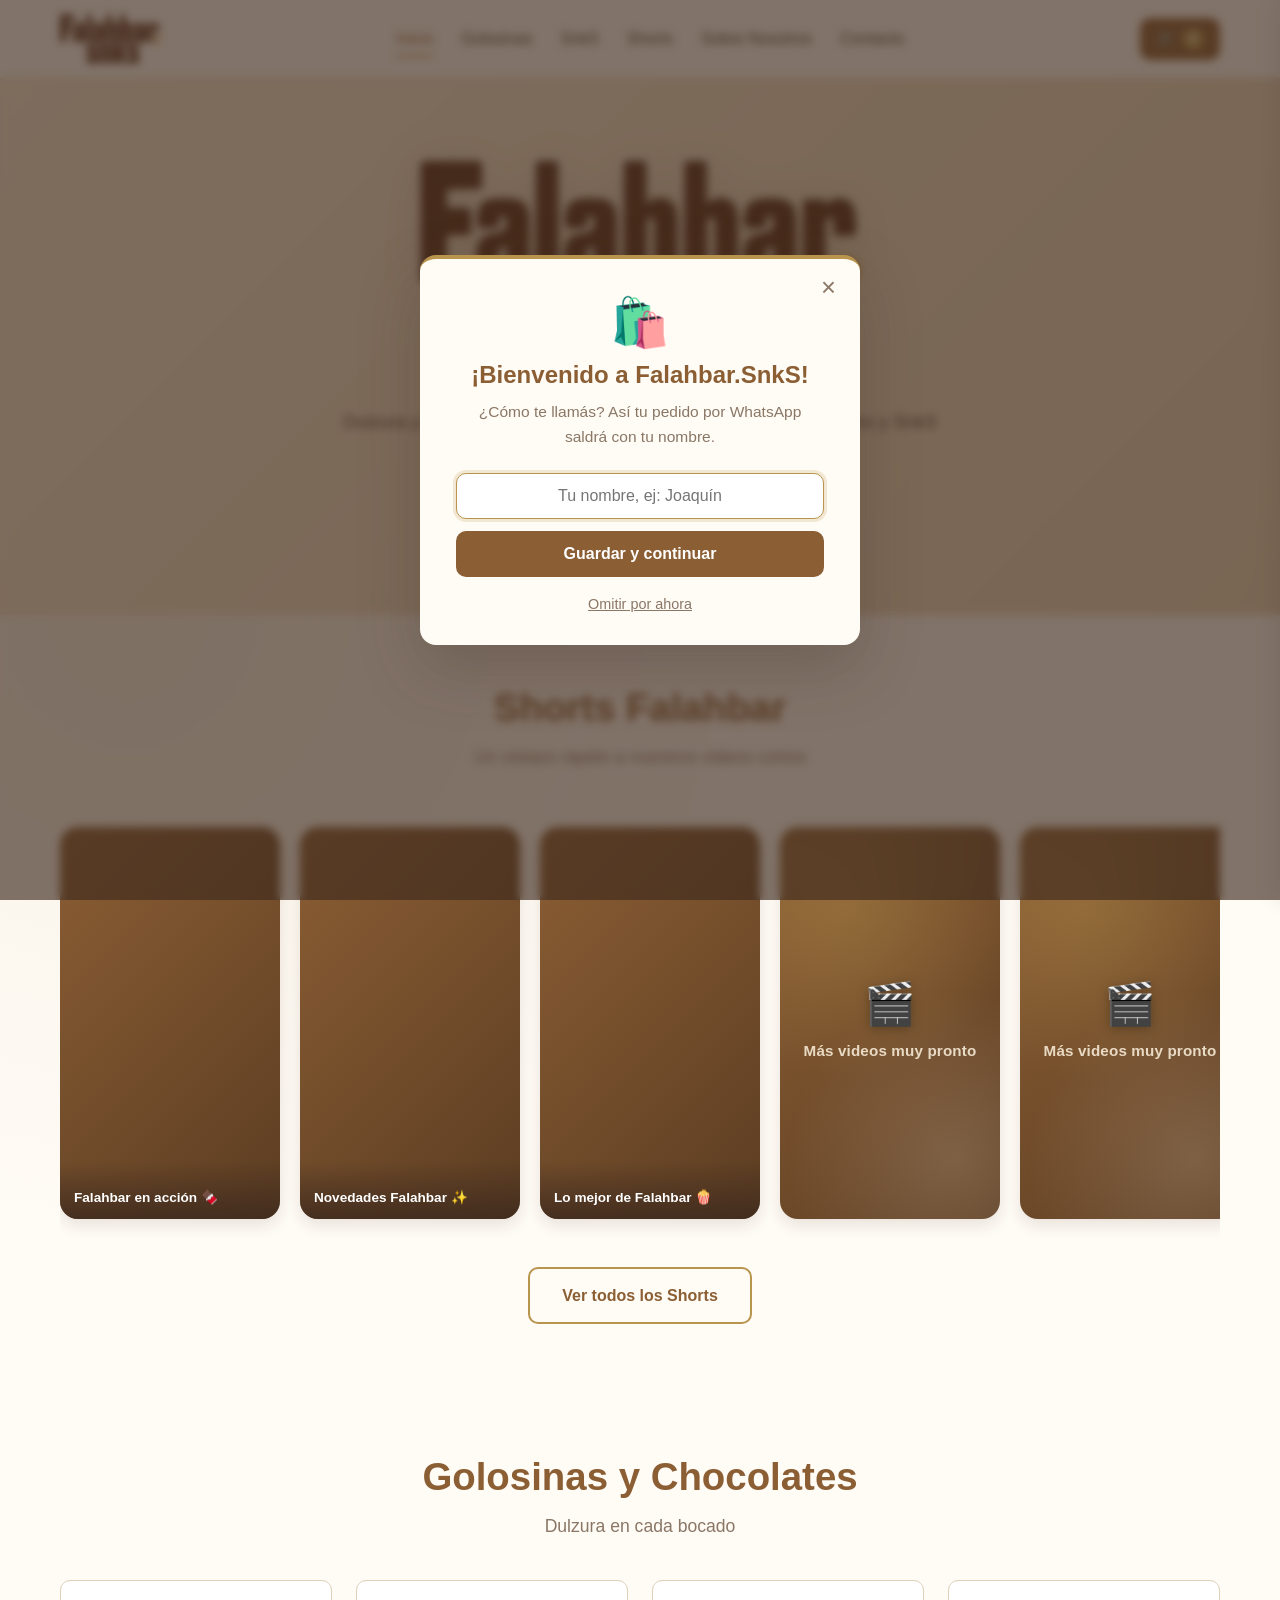
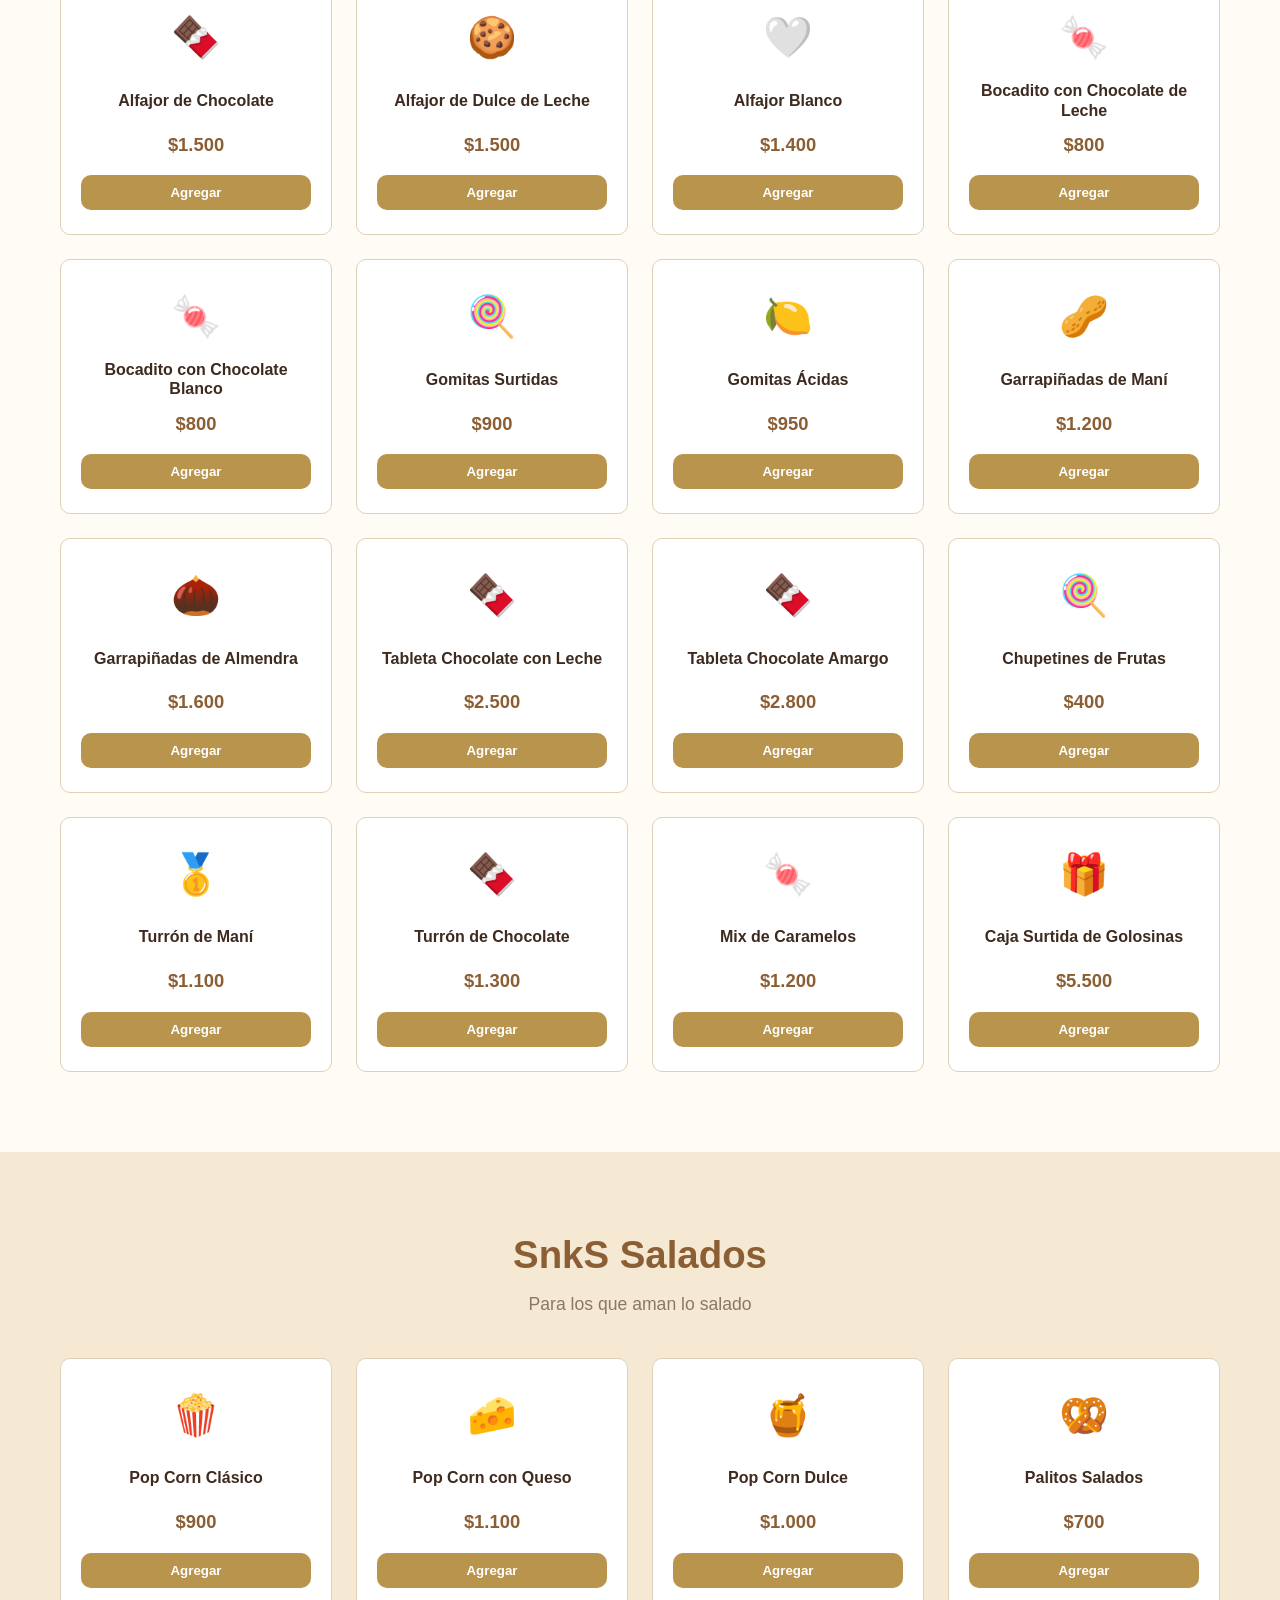
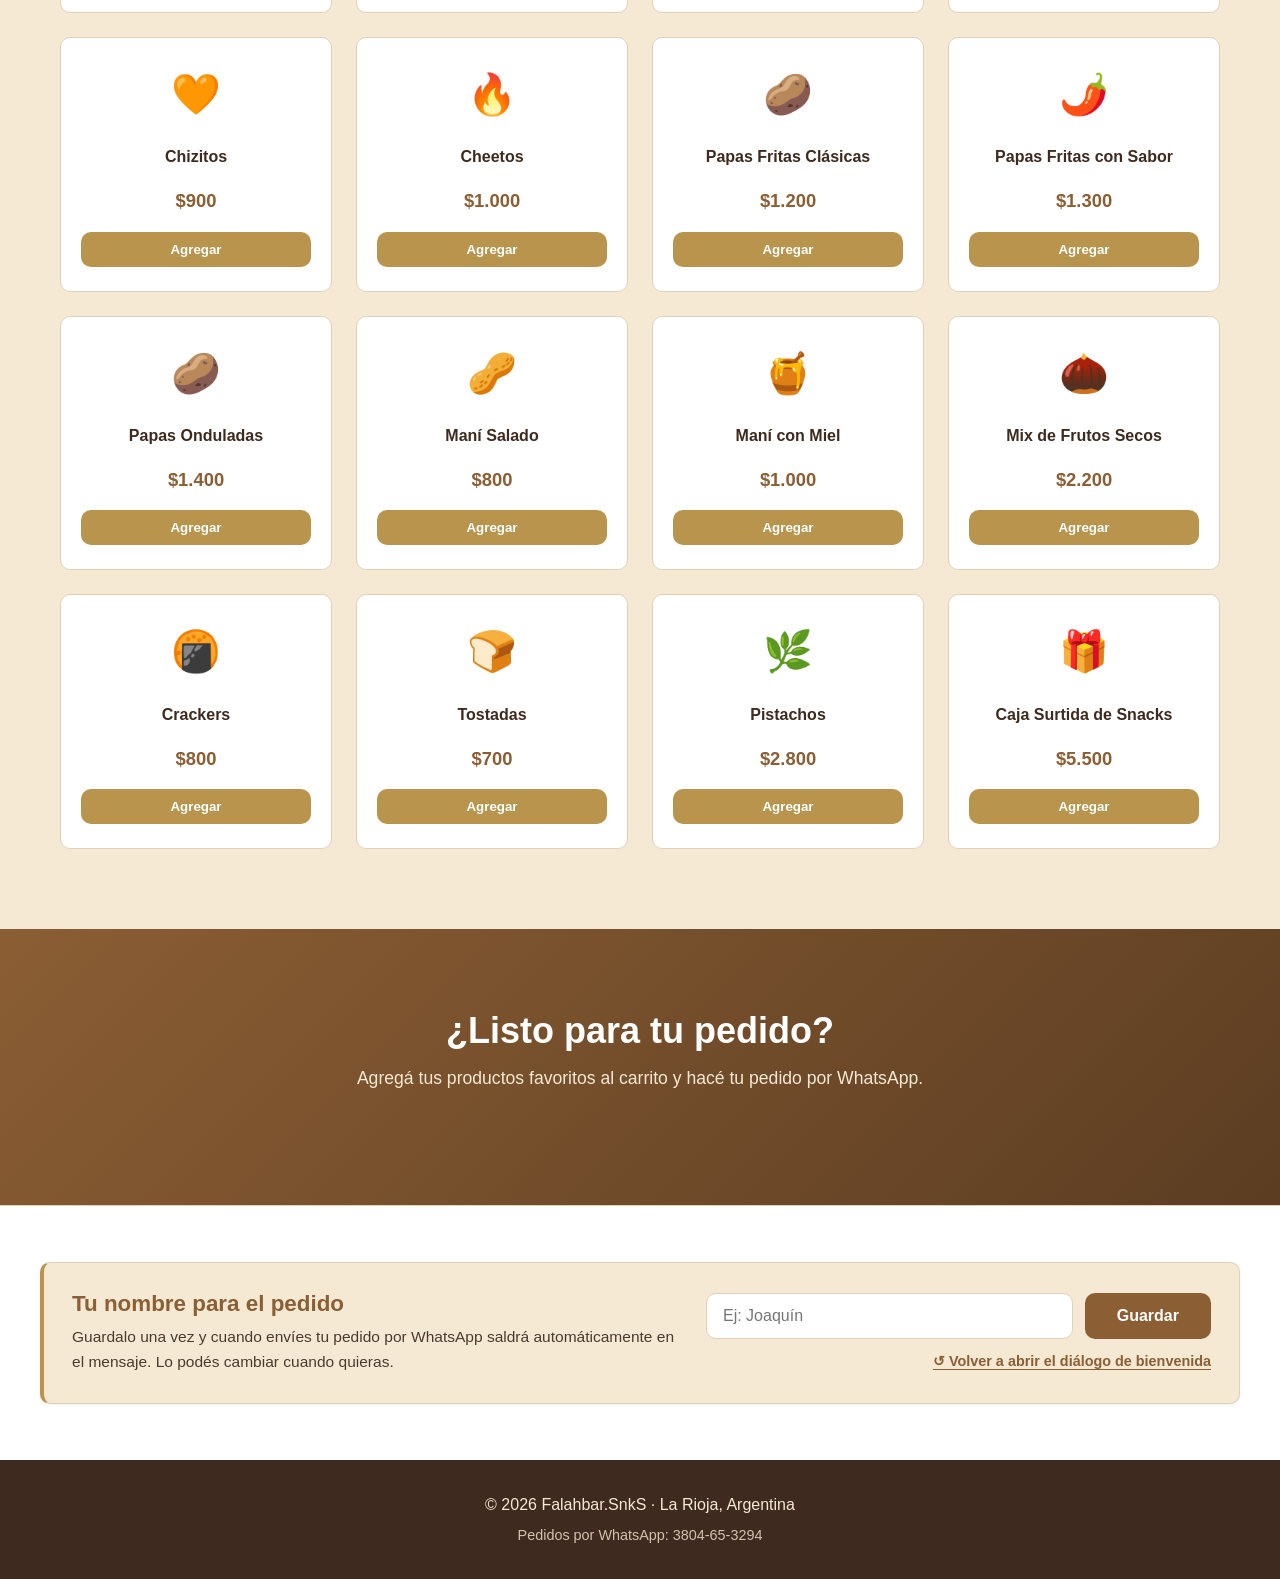
==== commit 751586f3: "Mejoras generales, tranciciones y apartado de shorts falta cambiar el apartado de shorts que esta en" ====
--- a/index.html
+++ b/index.html
@@ -1,141 +1,182 @@
-<!DOCTYPE html>
-<html lang="es">
-<head>
-    <meta charset="UTF-8">
-    <meta name="viewport" content="width=device-width, initial-scale=1.0">
-    <title>Falahbar.SnkS - Golosinas y SnkS</title>
-    <link rel="stylesheet" href="styles.css">
-</head>
-<body>
-    <!-- HEADER / NAVEGACIÓN -->
-    <header class="header">
-        <nav class="nav container">
-            <a href="index.html" class="logo">Falahbar<span>.SnkS</span></a>
-            <button class="nav-toggle" id="navToggle" aria-label="Abrir menú">
-                <span></span><span></span><span></span>
-            </button>
-            <ul class="nav-links" id="navLinks">
-                <li><a href="index.html" class="active">Inicio</a></li>
-                <li><a href="#golosinas">Golosinas</a></li>
-                <li><a href="#snacks">SnkS</a></li>
-                <li><a href="about.html">Sobre Nosotros</a></li>
-                <li><a href="contact.html">Contacto</a></li>
-            </ul>
-            <button class="cart-btn" id="cartBtn" aria-label="Abrir carrito">
-                🛒 <span class="cart-count" id="cartCount">0</span>
-            </button>
-        </nav>
-    </header>
-
-    <!-- HERO -->
-    <section class="hero">
-        <div class="container hero-content">
-            <h1>Falahbar<span class="highlight">.SnkS</span></h1>
-            <p class="hero-subtitle">
-                Dulzura y sabor que llegan a todas partes. Golosinas, chocolates y
-                SnkS salados a domicilio en La Rioja.
-            </p>
-            <div class="hero-buttons">
-                <a href="#golosinas" class="btn btn-primary">Ver productos</a>
-                <a href="#snacks" class="btn btn-secondary">Ver SnkS</a>
-            </div>
-        </div>
-    </section>
-
-    <!-- GOLOSINAS -->
-    <section class="products" id="golosinas">
-        <div class="container">
-            <h2 class="section-title">Golosinas y Chocolates</h2>
-            <p class="section-subtitle">Dulzura en cada bocado</p>
-            <div class="products-grid" id="golosinasGrid">
-                <!-- Los productos se cargan desde script.js -->
-            </div>
-        </div>
-    </section>
-
-    <!-- SNACKS -->
-    <section class="products products-alt" id="snacks">
-        <div class="container">
-            <h2 class="section-title">SnkS Salados</h2>
-            <p class="section-subtitle">Para los que aman lo salado</p>
-            <div class="products-grid" id="snacksGrid">
-                <!-- Los productos se cargan desde script.js -->
-            </div>
-        </div>
-    </section>
-
-    <!-- CTA -->
-    <section class="cta">
-        <div class="container">
-            <h2>¿Listo para tu pedido?</h2>
-            <p>Agregá tus productos favoritos al carrito y hacé tu pedido por WhatsApp.</p>
-        </div>
-    </section>
-
-
-    <!-- ACCESO RÁPIDO -->
-    <section class="user-access">
-        <div class="container user-access-box">
-            <div>
-                <h2>Tu nombre para el pedido</h2>
-                <p>Guardalo una vez y cuando envíes tu pedido por WhatsApp saldrá automáticamente en el mensaje.</p>
-            </div>
-            <form class="user-form" id="userForm">
-                <div class="user-form-row">
-                    <input type="text" id="userName" placeholder="Ej: Joaquín" maxlength="40">
-                    <button type="submit" class="btn btn-primary">Guardar nombre</button>
-                </div>
-                <p class="user-saved-message" id="userSavedMessage"></p>
-            </form>
-        </div>
-    </section>
-
-    <!-- FOOTER -->
-    <footer class="footer">
-        <div class="container">
-            <p>&copy; 2026 Falahbar.SnkS · La Rioja, Argentina</p>
-            <p class="footer-small">Pedidos por WhatsApp: 3804-65-3294</p>
-        </div>
-    </footer>
-
-    <!-- CARRITO (MODAL) -->
-    <div class="cart-overlay" id="cartOverlay"></div>
-    <aside class="cart" id="cart">
-        <div class="cart-header">
-            <h2>Tu Carrito</h2>
-            <button class="cart-close" id="cartClose" aria-label="Cerrar carrito">×</button>
-        </div>
-        <div class="cart-items" id="cartItems">
-            <p class="cart-empty">Tu carrito está vacío.</p>
-        </div>
-        <div class="cart-footer">
-            <div class="cart-total">
-                <span>Total:</span>
-                <strong id="cartTotal">$0</strong>
-            </div>
-            <button class="btn btn-whatsapp" id="sendWhatsApp" disabled>
-                Enviar pedido por WhatsApp
-            </button>
-            <button class="btn btn-danger" id="clearCartBtn" style="display:none;">
-                🗑️ Vaciar carrito
-            </button>
-        </div>
-    </aside>
-
-    <!-- MODAL: NOMBRE DEL CLIENTE -->
-    <div class="name-modal-overlay" id="nameModalOverlay">
-        <div class="name-modal" role="dialog" aria-modal="true" aria-labelledby="nameModalTitle">
-            <div class="name-modal-icon">🛍️</div>
-            <h2 id="nameModalTitle">¡Bienvenido a Falahbar.SnkS!</h2>
-            <p>¿Cómo te llamás? Así tu pedido por WhatsApp saldrá con tu nombre.</p>
-            <div class="name-modal-form">
-                <input type="text" id="modalUserName" placeholder="Tu nombre, ej: Joaquín" maxlength="40" autocomplete="given-name">
-                <button class="btn btn-primary" id="modalSaveBtn">Guardar y continuar</button>
-            </div>
-            <button class="name-modal-skip" id="modalSkipBtn">Omitir por ahora</button>
-        </div>
-    </div>
-
-    <script src="script.js"></script>
-</body>
-</html>
+<!DOCTYPE html>
+<html lang="es">
+<head>
+    <meta charset="UTF-8">
+    <meta name="viewport" content="width=device-width, initial-scale=1.0">
+    <meta name="description" content="Falahbar.SnkS - Golosinas, chocolates y snacks salados a domicilio en La Rioja. Pedidos por WhatsApp.">
+    <meta name="theme-color" content="#8B5E34">
+    <title>Falahbar.SnkS - Golosinas y SnkS</title>
+    <link rel="icon" type="image/png" href="logo.png">
+    <link rel="stylesheet" href="styles.css">
+</head>
+<body>
+    <!-- HEADER / NAVEGACIÓN -->
+    <header class="header">
+        <nav class="nav container">
+            <a href="index.html" class="logo" aria-label="Falahbar.SnkS - Inicio">
+                <img src="logo.png" alt="Falahbar.SnkS" class="logo-img">
+            </a>
+            <button class="nav-toggle" id="navToggle" aria-label="Abrir menú" aria-expanded="false">
+                <span></span><span></span><span></span>
+            </button>
+            <ul class="nav-links" id="navLinks">
+                <li><a href="index.html" class="active">Inicio</a></li>
+                <li><a href="#golosinas">Golosinas</a></li>
+                <li><a href="#snacks">SnkS</a></li>
+                <li><a href="shorts.html">Shorts</a></li>
+                <li><a href="about.html">Sobre Nosotros</a></li>
+                <li><a href="contact.html">Contacto</a></li>
+            </ul>
+            <button class="cart-btn" id="cartBtn" aria-label="Abrir carrito">
+                <span aria-hidden="true">🛒</span>
+                <span class="cart-count" id="cartCount">0</span>
+            </button>
+        </nav>
+    </header>
+
+    <!-- HERO -->
+    <section class="hero">
+        <div class="container hero-content">
+            <h1 class="visually-hidden">Falahbar.SnkS - Golosinas, chocolates y SnkS a domicilio</h1>
+            <img src="logo.png" alt="Falahbar.SnkS" class="hero-logo">
+            <p class="hero-subtitle">
+                Dulzura y sabor que llegan a todas partes. Golosinas, chocolates y
+                SnkS salados a domicilio en La Rioja.
+            </p>
+            <div class="hero-buttons">
+                <a href="#golosinas" class="btn btn-primary">Ver productos</a>
+                <a href="#snacks" class="btn btn-secondary">Ver SnkS</a>
+            </div>
+        </div>
+    </section>
+
+    <!-- SHORTS PREVIEW EN HOME -->
+    <section class="shorts shorts-preview" aria-labelledby="shortsPreviewTitle">
+        <div class="container">
+            <h2 class="section-title" id="shortsPreviewTitle">Shorts Falahbar</h2>
+            <p class="section-subtitle">Un vistazo rápido a nuestros videos cortos</p>
+            <div class="shorts-scroller" id="homeShortsScroller" aria-live="polite">
+                <!-- Se rellena desde script.js -->
+            </div>
+            <div class="shorts-cta">
+                <a href="shorts.html" class="btn btn-secondary">Ver todos los Shorts</a>
+            </div>
+        </div>
+    </section>
+
+    <!-- GOLOSINAS -->
+    <section class="products" id="golosinas">
+        <div class="container">
+            <h2 class="section-title">Golosinas y Chocolates</h2>
+            <p class="section-subtitle">Dulzura en cada bocado</p>
+            <div class="products-grid" id="golosinasGrid">
+                <!-- Los productos se cargan desde script.js -->
+            </div>
+        </div>
+    </section>
+
+    <!-- SNACKS -->
+    <section class="products products-alt" id="snacks">
+        <div class="container">
+            <h2 class="section-title">SnkS Salados</h2>
+            <p class="section-subtitle">Para los que aman lo salado</p>
+            <div class="products-grid" id="snacksGrid">
+                <!-- Los productos se cargan desde script.js -->
+            </div>
+        </div>
+    </section>
+
+    <!-- CTA -->
+    <section class="cta">
+        <div class="container">
+            <h2>¿Listo para tu pedido?</h2>
+            <p>Agregá tus productos favoritos al carrito y hacé tu pedido por WhatsApp.</p>
+        </div>
+    </section>
+
+
+    <!-- ACCESO RÁPIDO / NOMBRE DEL CLIENTE -->
+    <section class="user-access" id="userAccess">
+        <div class="container user-access-box">
+            <div class="user-access-info">
+                <h2>Tu nombre para el pedido</h2>
+                <p>Guardalo una vez y cuando envíes tu pedido por WhatsApp saldrá automáticamente en el mensaje. Lo podés cambiar cuando quieras.</p>
+            </div>
+            <form class="user-form" id="userForm">
+                <div class="user-form-row">
+                    <input type="text" id="userName" placeholder="Ej: Joaquín" maxlength="40" autocomplete="given-name">
+                    <button type="submit" class="btn btn-primary">Guardar</button>
+                </div>
+                <div class="user-form-actions">
+                    <p class="user-saved-message" id="userSavedMessage"></p>
+                    <button type="button" class="link-btn" id="reopenNameModalBtn">
+                        ↺ Volver a abrir el diálogo de bienvenida
+                    </button>
+                </div>
+            </form>
+        </div>
+    </section>
+
+    <!-- FOOTER -->
+    <footer class="footer">
+        <div class="container">
+            <p>&copy; 2026 Falahbar.SnkS · La Rioja, Argentina</p>
+            <p class="footer-small">Pedidos por WhatsApp: 3804-65-3294</p>
+        </div>
+    </footer>
+
+    <!-- CARRITO (MODAL) -->
+    <div class="cart-overlay" id="cartOverlay"></div>
+    <aside class="cart" id="cart" aria-label="Carrito de compras">
+        <div class="cart-header">
+            <h2>Tu Carrito</h2>
+            <button class="cart-close" id="cartClose" aria-label="Cerrar carrito">×</button>
+        </div>
+
+        <!-- Aviso de envíos -->
+        <div class="shipping-notice">
+            <span class="shipping-notice-icon" aria-hidden="true">🛵</span>
+            <div class="shipping-notice-text">
+                <strong>Hacemos envíos en toda La Rioja Capital</strong>
+                <span id="shippingProgressText">Envío gratis superando los $30.000</span>
+            </div>
+        </div>
+        <div class="shipping-progress" aria-hidden="true">
+            <div class="shipping-progress-bar" id="shippingProgressBar"></div>
+        </div>
+
+        <div class="cart-items" id="cartItems">
+            <p class="cart-empty">Tu carrito está vacío.</p>
+        </div>
+        <div class="cart-footer">
+            <div class="cart-total">
+                <span>Total:</span>
+                <strong id="cartTotal">$0</strong>
+            </div>
+            <button class="btn btn-whatsapp" id="sendWhatsApp" disabled>
+                Enviar pedido por WhatsApp
+            </button>
+            <button class="btn btn-danger" id="clearCartBtn" style="display:none;">
+                🗑️ Vaciar carrito
+            </button>
+        </div>
+    </aside>
+
+    <!-- MODAL: NOMBRE DEL CLIENTE -->
+    <div class="name-modal-overlay" id="nameModalOverlay" aria-hidden="true">
+        <div class="name-modal" role="dialog" aria-modal="true" aria-labelledby="nameModalTitle">
+            <button class="name-modal-close" id="nameModalClose" aria-label="Cerrar">×</button>
+            <div class="name-modal-icon" aria-hidden="true">🛍️</div>
+            <h2 id="nameModalTitle">¡Bienvenido a Falahbar.SnkS!</h2>
+            <p>¿Cómo te llamás? Así tu pedido por WhatsApp saldrá con tu nombre.</p>
+            <form class="name-modal-form" id="nameModalForm">
+                <input type="text" id="modalUserName" placeholder="Tu nombre, ej: Joaquín" maxlength="40" autocomplete="given-name">
+                <button type="submit" class="btn btn-primary" id="modalSaveBtn">Guardar y continuar</button>
+            </form>
+            <button type="button" class="name-modal-skip" id="modalSkipBtn">Omitir por ahora</button>
+        </div>
+    </div>
+
+    <script src="script.js"></script>
+</body>
+</html>
--- a/styles.css
+++ b/styles.css
@@ -1,1117 +1,2083 @@
-/* ============================================
-   FALAHBAR.SnkS - ESTILOS
-   Paleta: marrón, dorado opaco, beige
-   ============================================ */
-:root {
-    --color-primary: #8B5E34;        /* Marrón principal */
-    --color-primary-dark: #5C3D22;   /* Marrón oscuro */
-    --color-gold: #B8944D;           /* Dorado opaco */
-    --color-gold-light: #D4B56A;     /* Dorado claro */
-    --color-beige: #F5E9D4;          /* Beige claro */
-    --color-beige-dark: #E8D5B7;     /* Beige oscuro */
-    --color-dark: #3E2A1E;           /* Marrón muy oscuro (textos) */
-    --color-text: #4A3B2E;
-    --color-muted: #8a7766;
-    --color-bg: #FFFBF5;             /* Fondo crema */
-    --color-bg-alt: #F5E9D4;         /* Fondo beige */
-    --color-border: #E0D0B8;
-    --color-success: #10b981;
-    --color-error: #ef4444;
-    --color-whatsapp: #25D366;
-    --color-whatsapp-dark: #1ebe5b;
-    --radius: 10px;
-    --shadow-sm: 0 1px 3px rgba(62, 42, 30, 0.08);
-    --shadow-md: 0 6px 16px rgba(62, 42, 30, 0.12);
-    --transition: all 0.3s ease;
-}
-
-* {
-    margin: 0;
-    padding: 0;
-    box-sizing: border-box;
-}
-
-html {
-    scroll-behavior: smooth;
-}
-
-body {
-    font-family: -apple-system, BlinkMacSystemFont, "Segoe UI", Roboto,
-                 "Helvetica Neue", Arial, sans-serif;
-    color: var(--color-text);
-    background-color: var(--color-bg);
-    line-height: 1.6;
-    -webkit-font-smoothing: antialiased;
-}
-
-h1, h2, h3 {
-    color: var(--color-dark);
-    line-height: 1.2;
-    font-weight: 700;
-}
-
-a {
-    text-decoration: none;
-    color: inherit;
-}
-
-img {
-    max-width: 100%;
-    display: block;
-}
-
-.container {
-    max-width: 1200px;
-    margin: 0 auto;
-    padding: 0 20px;
-}
-
-/* ============================================
-   BOTONES
-   ============================================ */
-.btn {
-    display: inline-block;
-    padding: 14px 32px;
-    border-radius: var(--radius);
-    font-weight: 600;
-    font-size: 1rem;
-    cursor: pointer;
-    border: none;
-    transition: var(--transition);
-    text-align: center;
-}
-
-.btn-primary {
-    background-color: var(--color-primary);
-    color: #fff;
-}
-
-.btn-primary:hover {
-    background-color: var(--color-primary-dark);
-    transform: translateY(-2px);
-    box-shadow: var(--shadow-md);
-}
-
-.btn-secondary {
-    background-color: transparent;
-    color: var(--color-primary);
-    border: 2px solid var(--color-gold);
-}
-
-.btn-secondary:hover {
-    background-color: var(--color-gold);
-    color: #fff;
-}
-
-.btn-whatsapp {
-    background-color: var(--color-whatsapp);
-    color: #fff;
-    width: 100%;
-}
-
-.btn-whatsapp:hover:not(:disabled) {
-    background-color: var(--color-whatsapp-dark);
-    transform: translateY(-2px);
-    box-shadow: var(--shadow-md);
-}
-
-.btn-whatsapp:disabled {
-    opacity: 0.5;
-    cursor: not-allowed;
-}
-
-.btn-small {
-    padding: 8px 16px;
-    font-size: 0.9rem;
-    width: auto;
-    display: inline-block;
-    margin-top: 8px;
-}
-
-/* ============================================
-   HEADER / NAVEGACIÓN
-   ============================================ */
-.header {
-    background-color: rgba(255, 251, 245, 0.95);
-    backdrop-filter: blur(10px);
-    border-bottom: 1px solid var(--color-border);
-    position: sticky;
-    top: 0;
-    z-index: 100;
-}
-
-.nav {
-    display: flex;
-    justify-content: space-between;
-    align-items: center;
-    padding: 18px 20px;
-    gap: 16px;
-}
-
-.logo {
-    font-size: 1.5rem;
-    font-weight: 800;
-    color: var(--color-primary);
-    letter-spacing: -0.5px;
-}
-
-.logo span {
-    color: var(--color-gold);
-}
-
-.nav-links {
-    display: flex;
-    list-style: none;
-    gap: 28px;
-}
-
-.nav-links a {
-    font-weight: 500;
-    color: var(--color-text);
-    transition: var(--transition);
-    position: relative;
-}
-
-.nav-links a:hover,
-.nav-links a.active {
-    color: var(--color-primary);
-}
-
-.nav-links a.active::after {
-    content: "";
-    position: absolute;
-    bottom: -8px;
-    left: 0;
-    right: 0;
-    height: 2px;
-    background-color: var(--color-gold);
-}
-
-.nav-toggle {
-    display: none;
-    flex-direction: column;
-    gap: 5px;
-    background: none;
-    border: none;
-    cursor: pointer;
-    padding: 5px;
-}
-
-.nav-toggle span {
-    display: block;
-    width: 25px;
-    height: 2px;
-    background-color: var(--color-dark);
-    transition: var(--transition);
-}
-
-.cart-btn {
-    position: relative;
-    background-color: var(--color-primary);
-    color: #fff;
-    border: none;
-    padding: 10px 16px;
-    border-radius: var(--radius);
-    cursor: pointer;
-    font-size: 1rem;
-    font-weight: 600;
-    transition: var(--transition);
-    display: flex;
-    align-items: center;
-    gap: 6px;
-}
-
-.cart-btn:hover {
-    background-color: var(--color-primary-dark);
-}
-
-.cart-count {
-    background-color: var(--color-gold);
-    color: #fff;
-    border-radius: 50%;
-    width: 22px;
-    height: 22px;
-    display: inline-flex;
-    align-items: center;
-    justify-content: center;
-    font-size: 0.8rem;
-    font-weight: 700;
-}
-
-/* ============================================
-   HERO
-   ============================================ */
-.hero {
-    padding: 100px 0 80px;
-    background: linear-gradient(135deg, var(--color-beige) 0%, var(--color-beige-dark) 100%);
-}
-
-.hero-content {
-    text-align: center;
-    max-width: 800px;
-    margin: 0 auto;
-}
-
-.hero h1 {
-    font-size: clamp(2.25rem, 6vw, 4rem);
-    margin-bottom: 24px;
-    letter-spacing: -0.02em;
-    color: var(--color-primary);
-}
-
-.highlight {
-    color: var(--color-gold);
-}
-
-.hero-subtitle {
-    font-size: 1.15rem;
-    color: var(--color-text);
-    margin-bottom: 40px;
-    max-width: 600px;
-    margin-left: auto;
-    margin-right: auto;
-}
-
-.hero-buttons {
-    display: flex;
-    gap: 16px;
-    justify-content: center;
-    flex-wrap: wrap;
-}
-
-/* ============================================
-   SECCIONES GENERALES
-   ============================================ */
-.section-title {
-    font-size: clamp(1.75rem, 3vw, 2.5rem);
-    text-align: center;
-    margin-bottom: 12px;
-    color: var(--color-primary);
-}
-
-.section-subtitle {
-    text-align: center;
-    color: var(--color-muted);
-    margin-bottom: 48px;
-    font-size: 1.1rem;
-}
-
-/* ============================================
-   PRODUCTOS
-   ============================================ */
-.products {
-    padding: 80px 0;
-}
-
-.products-alt {
-    background-color: var(--color-bg-alt);
-}
-
-.products-grid {
-    display: grid;
-    grid-template-columns: repeat(auto-fill, minmax(220px, 1fr));
-    gap: 24px;
-}
-
-.product-card {
-    background-color: #fff;
-    padding: 24px 20px;
-    border-radius: var(--radius);
-    border: 1px solid var(--color-border);
-    transition: var(--transition);
-    text-align: center;
-    display: flex;
-    flex-direction: column;
-}
-
-.product-card:hover {
-    transform: translateY(-4px);
-    box-shadow: var(--shadow-md);
-    border-color: var(--color-gold);
-}
-
-.product-emoji {
-    font-size: 2.5rem;
-    margin-bottom: 12px;
-}
-
-.product-card h3 {
-    font-size: 1rem;
-    margin-bottom: 10px;
-    min-height: 2.4em;
-    display: flex;
-    align-items: center;
-    justify-content: center;
-}
-
-.product-price {
-    color: var(--color-primary);
-    font-weight: 700;
-    font-size: 1.15rem;
-    margin-bottom: 16px;
-}
-
-.add-to-cart {
-    background-color: var(--color-gold);
-    color: #fff;
-    border: none;
-    padding: 10px;
-    border-radius: var(--radius);
-    cursor: pointer;
-    font-weight: 600;
-    transition: var(--transition);
-    margin-top: auto;
-}
-
-.add-to-cart:hover {
-    background-color: var(--color-primary);
-}
-
-/* ============================================
-   CARRITO
-   ============================================ */
-.cart-overlay {
-    position: fixed;
-    inset: 0;
-    background-color: rgba(0, 0, 0, 0.5);
-    z-index: 200;
-    opacity: 0;
-    pointer-events: none;
-    transition: opacity 0.3s ease;
-}
-
-.cart-overlay.active {
-    opacity: 1;
-    pointer-events: auto;
-}
-
-.cart {
-    position: fixed;
-    top: 0;
-    right: 0;
-    bottom: 0;
-    width: 100%;
-    max-width: 420px;
-    background-color: #fff;
-    z-index: 201;
-    transform: translateX(100%);
-    transition: transform 0.3s ease;
-    display: flex;
-    flex-direction: column;
-    box-shadow: -4px 0 20px rgba(0, 0, 0, 0.1);
-}
-
-.cart.active {
-    transform: translateX(0);
-}
-
-.cart-header {
-    padding: 24px;
-    border-bottom: 1px solid var(--color-border);
-    display: flex;
-    justify-content: space-between;
-    align-items: center;
-    background-color: var(--color-beige);
-}
-
-.cart-header h2 {
-    color: var(--color-primary);
-    font-size: 1.35rem;
-}
-
-.cart-close {
-    background: none;
-    border: none;
-    font-size: 2rem;
-    cursor: pointer;
-    line-height: 1;
-    color: var(--color-dark);
-}
-
-.cart-items {
-    flex: 1;
-    overflow-y: auto;
-    padding: 20px 24px;
-}
-
-.cart-empty {
-    color: var(--color-muted);
-    text-align: center;
-    padding: 40px 0;
-}
-
-.cart-item {
-    display: flex;
-    align-items: center;
-    gap: 12px;
-    padding: 14px 0;
-    border-bottom: 1px solid var(--color-border);
-}
-
-.cart-item-info {
-    flex: 1;
-}
-
-.cart-item-info h4 {
-    font-size: 0.95rem;
-    color: var(--color-dark);
-    margin-bottom: 4px;
-}
-
-.cart-item-price {
-    color: var(--color-primary);
-    font-weight: 600;
-    font-size: 0.9rem;
-}
-
-.qty-controls {
-    display: flex;
-    align-items: center;
-    gap: 8px;
-}
-
-.qty-btn {
-    width: 28px;
-    height: 28px;
-    border-radius: 50%;
-    border: 1px solid var(--color-border);
-    background-color: #fff;
-    cursor: pointer;
-    font-weight: 700;
-    color: var(--color-primary);
-    transition: var(--transition);
-}
-
-.qty-btn:hover {
-    background-color: var(--color-primary);
-    color: #fff;
-    border-color: var(--color-primary);
-}
-
-.qty-value {
-    min-width: 24px;
-    text-align: center;
-    font-weight: 600;
-}
-
-.cart-footer {
-    padding: 20px 24px;
-    border-top: 1px solid var(--color-border);
-    background-color: var(--color-beige);
-}
-
-.cart-total {
-    display: flex;
-    justify-content: space-between;
-    align-items: center;
-    margin-bottom: 16px;
-    font-size: 1.2rem;
-}
-
-.cart-total strong {
-    color: var(--color-primary);
-    font-size: 1.5rem;
-}
-
-/* ============================================
-   CTA
-   ============================================ */
-.cta {
-    background: linear-gradient(135deg, var(--color-primary) 0%, var(--color-primary-dark) 100%);
-    color: #fff;
-    padding: 80px 0;
-    text-align: center;
-}
-
-.cta h2 {
-    color: #fff;
-    font-size: clamp(1.75rem, 3vw, 2.25rem);
-    margin-bottom: 12px;
-}
-
-.cta p {
-    color: var(--color-beige);
-    margin-bottom: 32px;
-    font-size: 1.1rem;
-}
-
-.cta .btn-primary {
-    background-color: var(--color-gold);
-}
-
-.cta .btn-primary:hover {
-    background-color: var(--color-gold-light);
-}
-
-/* ============================================
-   PAGE HEADER (Sobre / Contacto)
-   ============================================ */
-.page-header {
-    padding: 80px 0 60px;
-    text-align: center;
-    background: linear-gradient(135deg, var(--color-beige) 0%, var(--color-beige-dark) 100%);
-}
-
-.page-header h1 {
-    font-size: clamp(2rem, 4vw, 3rem);
-    margin-bottom: 16px;
-    color: var(--color-primary);
-}
-
-.page-header p {
-    font-size: 1.1rem;
-    color: var(--color-text);
-    max-width: 600px;
-    margin: 0 auto;
-}
-
-/* ============================================
-   ABOUT
-   ============================================ */
-.about-section {
-    padding: 80px 0;
-}
-
-.about-grid {
-    display: grid;
-    grid-template-columns: 1fr 1fr;
-    gap: 60px;
-    align-items: center;
-}
-
-.about-text h2 {
-    font-size: 2rem;
-    margin-bottom: 20px;
-    color: var(--color-primary);
-}
-
-.about-text p {
-    margin-bottom: 16px;
-    color: var(--color-text);
-}
-
-.image-placeholder {
-    aspect-ratio: 4/3;
-    background: linear-gradient(135deg, var(--color-gold), var(--color-primary));
-    border-radius: var(--radius);
-    display: flex;
-    align-items: center;
-    justify-content: center;
-    color: #fff;
-    font-weight: 700;
-    font-size: 1.5rem;
-}
-
-/* ============================================
-   VALORES
-   ============================================ */
-.values {
-    padding: 80px 0;
-    background-color: var(--color-bg-alt);
-}
-
-.values-grid {
-    display: grid;
-    grid-template-columns: repeat(auto-fit, minmax(220px, 1fr));
-    gap: 24px;
-    margin-top: 48px;
-}
-
-.value-item {
-    background-color: #fff;
-    padding: 28px;
-    border-radius: var(--radius);
-    border-left: 4px solid var(--color-gold);
-}
-
-.value-item h3 {
-    margin-bottom: 8px;
-    font-size: 1.15rem;
-    color: var(--color-primary);
-}
-
-.value-item p {
-    color: var(--color-muted);
-    font-size: 0.95rem;
-}
-
-/* ============================================
-   CONTACTO
-   ============================================ */
-.contact-section {
-    padding: 80px 0;
-}
-
-.contact-grid {
-    display: grid;
-    grid-template-columns: 1fr 2fr;
-    gap: 48px;
-}
-
-.contact-info h2,
-.contact-form h2 {
-    margin-bottom: 24px;
-    font-size: 1.5rem;
-    color: var(--color-primary);
-}
-
-.info-item {
-    margin-bottom: 20px;
-}
-
-.info-item strong {
-    display: block;
-    color: var(--color-dark);
-    margin-bottom: 4px;
-}
-
-.info-item p {
-    color: var(--color-muted);
-}
-
-.contact-form {
-    background-color: var(--color-bg-alt);
-    padding: 40px;
-    border-radius: var(--radius);
-}
-
-.form-group {
-    margin-bottom: 20px;
-}
-
-.form-group label {
-    display: block;
-    margin-bottom: 8px;
-    font-weight: 500;
-    color: var(--color-dark);
-}
-
-.form-group input,
-.form-group textarea {
-    width: 100%;
-    padding: 12px 16px;
-    border: 1px solid var(--color-border);
-    border-radius: var(--radius);
-    font-size: 1rem;
-    font-family: inherit;
-    background-color: #fff;
-    transition: var(--transition);
-}
-
-.form-group input:focus,
-.form-group textarea:focus {
-    outline: none;
-    border-color: var(--color-gold);
-    box-shadow: 0 0 0 3px rgba(184, 148, 77, 0.2);
-}
-
-.form-group textarea {
-    resize: vertical;
-}
-
-.error-message {
-    display: block;
-    color: var(--color-error);
-    font-size: 0.875rem;
-    margin-top: 6px;
-    min-height: 20px;
-}
-
-.form-group.has-error input,
-.form-group.has-error textarea {
-    border-color: var(--color-error);
-}
-
-.form-success {
-    color: var(--color-success);
-    font-weight: 600;
-    margin-top: 16px;
-    text-align: center;
-}
-
-/* ============================================
-   FOOTER
-   ============================================ */
-.footer {
-    background-color: var(--color-dark);
-    color: var(--color-beige);
-    padding: 32px 0;
-    text-align: center;
-}
-
-.footer-small {
-    font-size: 0.9rem;
-    opacity: 0.8;
-    margin-top: 6px;
-}
-
-/* ============================================
-   RESPONSIVE
-   ============================================ */
-@media (max-width: 900px) {
-    .nav-toggle {
-        display: flex;
-        order: 2;
-    }
-
-    .cart-btn {
-        order: 3;
-    }
-
-    .nav-links {
-        order: 4;
-        position: absolute;
-        top: 100%;
-        left: 0;
-        right: 0;
-        background-color: #fff;
-        flex-direction: column;
-        padding: 20px;
-        border-bottom: 1px solid var(--color-border);
-        gap: 16px;
-        transform: translateY(-200%);
-        transition: transform 0.3s ease;
-    }
-
-    .nav-links.active {
-        transform: translateY(0);
-    }
-
-    .about-grid,
-    .contact-grid {
-        grid-template-columns: 1fr;
-    }
-
-    .hero {
-        padding: 60px 0 40px;
-    }
-
-    .contact-form {
-        padding: 24px;
-    }
-
-    .products-grid {
-        grid-template-columns: repeat(auto-fill, minmax(160px, 1fr));
-        gap: 16px;
-    }
-
-    .product-card {
-        padding: 18px 14px;
-    }
-
-    .user-access-box {
-        grid-template-columns: 1fr;
-        padding: 22px;
-    }
-
-    .user-form-row {
-        flex-direction: column;
-    }
-
-    #userName {
-        min-width: 100%;
-    }
-}
-
-
-/* ============================================
-   NOMBRE DEL CLIENTE / LOGIN SIMPLE
-   ============================================ */
-.user-access {
-    padding: 56px 0;
-    background-color: #fff;
-    border-top: 1px solid var(--color-border);
-}
-
-.user-access-box {
-    display: grid;
-    grid-template-columns: 1.2fr 1fr;
-    gap: 24px;
-    align-items: center;
-    background-color: var(--color-bg-alt);
-    border: 1px solid var(--color-border);
-    border-radius: var(--radius);
-    padding: 28px;
-    box-shadow: var(--shadow-sm);
-}
-
-.user-access-box h2 {
-    color: var(--color-primary);
-    margin-bottom: 8px;
-}
-
-.user-access-box p {
-    color: var(--color-text);
-}
-
-.user-form-row {
-    display: flex;
-    gap: 12px;
-    flex-wrap: wrap;
-}
-
-#userName {
-    flex: 1;
-    min-width: 220px;
-    padding: 12px 16px;
-    border: 1px solid var(--color-border);
-    border-radius: var(--radius);
-    font-size: 1rem;
-    font-family: inherit;
-    background-color: #fff;
-}
-
-#userName:focus {
-    outline: none;
-    border-color: var(--color-gold);
-    box-shadow: 0 0 0 3px rgba(184, 148, 77, 0.2);
-}
-
-/* ============================================
-   MODAL: NOMBRE DEL CLIENTE
-   ============================================ */
-.name-modal-overlay {
-    position: fixed;
-    inset: 0;
-    background-color: rgba(62, 42, 30, 0.65);
-    backdrop-filter: blur(4px);
-    z-index: 500;
-    display: flex;
-    align-items: center;
-    justify-content: center;
-    padding: 20px;
-    opacity: 0;
-    pointer-events: none;
-    transition: opacity 0.35s ease;
-}
-
-.name-modal-overlay.active {
-    opacity: 1;
-    pointer-events: all;
-}
-
-.name-modal {
-    background-color: var(--color-bg);
-    border-radius: 16px;
-    padding: 40px 36px;
-    max-width: 440px;
-    width: 100%;
-    text-align: center;
-    box-shadow: 0 24px 60px rgba(62, 42, 30, 0.25);
-    transform: translateY(24px) scale(0.97);
-    transition: transform 0.35s ease, opacity 0.35s ease;
-    border-top: 4px solid var(--color-gold);
-}
-
-.name-modal-overlay.active .name-modal {
-    transform: translateY(0) scale(1);
-}
-
-.name-modal-icon {
-    font-size: 3rem;
-    margin-bottom: 16px;
-    line-height: 1;
-}
-
-.name-modal h2 {
-    font-size: 1.5rem;
-    color: var(--color-primary);
-    margin-bottom: 10px;
-}
-
-.name-modal p {
-    color: var(--color-muted);
-    margin-bottom: 24px;
-    font-size: 0.97rem;
-}
-
-.name-modal-form {
-    display: flex;
-    flex-direction: column;
-    gap: 12px;
-    margin-bottom: 14px;
-}
-
-.name-modal-form input {
-    width: 100%;
-    padding: 13px 16px;
-    border: 1px solid var(--color-border);
-    border-radius: var(--radius);
-    font-size: 1rem;
-    font-family: inherit;
-    background-color: #fff;
-    text-align: center;
-    transition: var(--transition);
-}
-
-.name-modal-form input:focus {
-    outline: none;
-    border-color: var(--color-gold);
-    box-shadow: 0 0 0 3px rgba(184, 148, 77, 0.2);
-}
-
-.name-modal-form .btn {
-    width: 100%;
-}
-
-.name-modal-skip {
-    background: none;
-    border: none;
-    color: var(--color-muted);
-    font-size: 0.9rem;
-    cursor: pointer;
-    text-decoration: underline;
-    transition: var(--transition);
-}
-
-.name-modal-skip:hover {
-    color: var(--color-text);
-}
-
-/* ============================================
-   ANIMACIÓN: AGREGAR AL CARRITO
-   ============================================ */
-@keyframes addedPop {
-    0%   { transform: scale(1); }
-    40%  { transform: scale(1.18); background-color: var(--color-primary); }
-    70%  { transform: scale(0.94); }
-    100% { transform: scale(1); background-color: var(--color-gold); }
-}
-
-@keyframes cartPulse {
-    0%   { transform: scale(1); }
-    35%  { transform: scale(1.22); }
-    65%  { transform: scale(0.95); }
-    100% { transform: scale(1); }
-}
-
-@keyframes flyDot {
-    0%   { opacity: 1; transform: translate(0, 0) scale(1); }
-    100% { opacity: 0; transform: translate(var(--dx), var(--dy)) scale(0.4); }
-}
-
-.add-to-cart.added {
-    animation: addedPop 0.45s ease forwards;
-}
-
-.cart-btn.pulse {
-    animation: cartPulse 0.45s ease;
-}
-
-/* Toast de confirmación */
-.cart-toast {
-    position: fixed;
-    bottom: 28px;
-    left: 50%;
-    transform: translateX(-50%) translateY(80px);
-    background-color: var(--color-primary-dark);
-    color: #fff;
-    padding: 12px 24px;
-    border-radius: 50px;
-    font-size: 0.95rem;
-    font-weight: 600;
-    z-index: 400;
-    pointer-events: none;
-    transition: transform 0.35s ease, opacity 0.35s ease;
-    opacity: 0;
-    white-space: nowrap;
-    box-shadow: var(--shadow-md);
-}
-
-.cart-toast.visible {
-    transform: translateX(-50%) translateY(0);
-    opacity: 1;
-}
-
-/* ============================================
-   BOTÓN VACIAR CARRITO
-   ============================================ */
-.btn-danger {
-    background-color: transparent;
-    color: #ef4444;
-    border: 1.5px solid #ef4444;
-    width: 100%;
-    margin-top: 10px;
-    padding: 11px 24px;
-    font-size: 0.95rem;
-}
-
-.btn-danger:hover {
-    background-color: #ef4444;
-    color: #fff;
-    transform: translateY(-1px);
-    box-shadow: 0 4px 12px rgba(239, 68, 68, 0.3);
-}
-
-/* ============================================
-   SECCIÓN: NUESTRO EQUIPO
-   ============================================ */
-.team {
-    padding: 80px 0;
-    background-color: #fff;
-}
-
-.team-grid {
-    display: grid;
-    grid-template-columns: repeat(auto-fit, minmax(240px, 1fr));
-    gap: 32px;
-    margin-top: 48px;
-    justify-content: center;
-    max-width: 640px;
-    margin-left: auto;
-    margin-right: auto;
-}
-
-.team-member {
-    text-align: center;
-    padding: 36px 28px;
-    border-radius: var(--radius);
-    border: 1px solid var(--color-border);
-    background-color: var(--color-bg);
-    transition: var(--transition);
-}
-
-.team-member:hover {
-    transform: translateY(-4px);
-    box-shadow: var(--shadow-md);
-    border-color: var(--color-gold);
-}
-
-.team-avatar {
-    width: 80px;
-    height: 80px;
-    border-radius: 50%;
-    background: linear-gradient(135deg, var(--color-primary) 0%, var(--color-gold) 100%);
-    color: #fff;
-    font-size: 1.6rem;
-    font-weight: 700;
-    display: flex;
-    align-items: center;
-    justify-content: center;
-    margin: 0 auto 18px;
-    box-shadow: 0 4px 16px rgba(139, 94, 52, 0.3);
-    letter-spacing: 1px;
-}
-
-.team-member h3 {
-    font-size: 1.2rem;
-    color: var(--color-dark);
-    margin-bottom: 4px;
-}
-
-.team-role {
-    display: inline-block;
-    color: var(--color-gold);
-    font-size: 0.85rem;
-    font-weight: 600;
-    text-transform: uppercase;
-    letter-spacing: 0.07em;
-    margin-bottom: 12px;
-}
-
-.team-member p {
-    color: var(--color-muted);
-    font-size: 0.93rem;
-    line-height: 1.55;
-}
-
+/* ============================================
+   FALAHBAR.SnkS - ESTILOS
+   Paleta: marrón, dorado opaco, beige
+   ============================================ */
+:root {
+    --color-primary: #8B5E34;        /* Marrón principal */
+    --color-primary-dark: #5C3D22;   /* Marrón oscuro */
+    --color-gold: #B8944D;           /* Dorado opaco */
+    --color-gold-light: #D4B56A;     /* Dorado claro */
+    --color-beige: #F5E9D4;          /* Beige claro */
+    --color-beige-dark: #E8D5B7;     /* Beige oscuro */
+    --color-dark: #3E2A1E;           /* Marrón muy oscuro (textos) */
+    --color-text: #4A3B2E;
+    --color-muted: #8a7766;
+    --color-bg: #FFFBF5;             /* Fondo crema */
+    --color-bg-alt: #F5E9D4;         /* Fondo beige */
+    --color-border: #E0D0B8;
+    --color-success: #10b981;
+    --color-error: #ef4444;
+    --color-whatsapp: #25D366;
+    --color-whatsapp-dark: #1ebe5b;
+    --radius: 10px;
+    --shadow-sm: 0 1px 3px rgba(62, 42, 30, 0.08);
+    --shadow-md: 0 6px 16px rgba(62, 42, 30, 0.12);
+    --transition: all 0.3s ease;
+}
+
+* {
+    margin: 0;
+    padding: 0;
+    box-sizing: border-box;
+}
+
+html {
+    scroll-behavior: smooth;
+}
+
+body {
+    font-family: -apple-system, BlinkMacSystemFont, "Segoe UI", Roboto,
+                 "Helvetica Neue", Arial, sans-serif;
+    color: var(--color-text);
+    background-color: var(--color-bg);
+    line-height: 1.6;
+    -webkit-font-smoothing: antialiased;
+}
+
+body.no-scroll {
+    overflow: hidden;
+}
+
+h1, h2, h3 {
+    color: var(--color-dark);
+    line-height: 1.2;
+    font-weight: 700;
+}
+
+a {
+    text-decoration: none;
+    color: inherit;
+}
+
+img {
+    max-width: 100%;
+    display: block;
+}
+
+.container {
+    max-width: 1200px;
+    margin: 0 auto;
+    padding: 0 20px;
+}
+
+.visually-hidden {
+    position: absolute !important;
+    width: 1px; height: 1px;
+    padding: 0; margin: -1px;
+    overflow: hidden;
+    clip: rect(0, 0, 0, 0);
+    white-space: nowrap;
+    border: 0;
+}
+
+/* ============================================
+   BOTONES
+   ============================================ */
+.btn {
+    display: inline-block;
+    padding: 14px 32px;
+    border-radius: var(--radius);
+    font-weight: 600;
+    font-size: 1rem;
+    cursor: pointer;
+    border: none;
+    transition: var(--transition);
+    text-align: center;
+    font-family: inherit;
+}
+
+.btn-primary {
+    background-color: var(--color-primary);
+    color: #fff;
+}
+
+.btn-primary:hover {
+    background-color: var(--color-primary-dark);
+    transform: translateY(-2px);
+    box-shadow: var(--shadow-md);
+}
+
+.btn-secondary {
+    background-color: transparent;
+    color: var(--color-primary);
+    border: 2px solid var(--color-gold);
+}
+
+.btn-secondary:hover {
+    background-color: var(--color-gold);
+    color: #fff;
+}
+
+.btn-whatsapp {
+    background-color: var(--color-whatsapp);
+    color: #fff;
+    width: 100%;
+}
+
+.btn-whatsapp:hover:not(:disabled) {
+    background-color: var(--color-whatsapp-dark);
+    transform: translateY(-2px);
+    box-shadow: var(--shadow-md);
+}
+
+.btn-whatsapp:disabled {
+    opacity: 0.5;
+    cursor: not-allowed;
+}
+
+.btn-small {
+    padding: 8px 16px;
+    font-size: 0.9rem;
+    width: auto;
+    display: inline-block;
+    margin-top: 8px;
+}
+
+.link-btn {
+    background: none;
+    border: none;
+    padding: 0;
+    color: var(--color-primary);
+    font-size: 0.9rem;
+    font-weight: 600;
+    cursor: pointer;
+    text-decoration: underline;
+    text-underline-offset: 3px;
+    font-family: inherit;
+    transition: color 0.2s ease;
+}
+
+.link-btn:hover {
+    color: var(--color-primary-dark);
+}
+
+/* ============================================
+   HEADER / NAVEGACIÓN
+   ============================================ */
+.header {
+    background-color: rgba(255, 251, 245, 0.95);
+    backdrop-filter: blur(10px);
+    -webkit-backdrop-filter: blur(10px);
+    border-bottom: 1px solid var(--color-border);
+    position: sticky;
+    top: 0;
+    z-index: 100;
+}
+
+.nav {
+    display: flex;
+    justify-content: space-between;
+    align-items: center;
+    padding: 14px 20px;
+    gap: 16px;
+}
+
+.logo {
+    display: inline-flex;
+    align-items: center;
+    line-height: 0;
+}
+
+.logo-img {
+    height: 50px;
+    width: auto;
+    display: block;
+    transition: transform 0.25s ease;
+    object-fit: contain;
+}
+
+.logo:hover .logo-img {
+    transform: scale(1.04);
+}
+
+.nav-links {
+    display: flex;
+    list-style: none;
+    gap: 28px;
+}
+
+.nav-links a {
+    font-weight: 500;
+    color: var(--color-text);
+    transition: color 0.25s ease;
+    position: relative;
+    padding-bottom: 2px;
+}
+
+.nav-links a::after {
+    content: "";
+    position: absolute;
+    bottom: -8px;
+    left: 0;
+    right: 0;
+    height: 2px;
+    background-color: var(--color-gold);
+    transform: scaleX(0);
+    transform-origin: left center;
+    transition: transform 0.3s cubic-bezier(0.22, 0.61, 0.36, 1);
+}
+
+.nav-links a:hover,
+.nav-links a.active {
+    color: var(--color-primary);
+}
+
+.nav-links a:hover::after,
+.nav-links a.active::after {
+    transform: scaleX(1);
+}
+
+.nav-links a.active::after {
+    background-color: var(--color-gold);
+}
+
+.nav-toggle {
+    display: none;
+    flex-direction: column;
+    gap: 5px;
+    background: none;
+    border: none;
+    cursor: pointer;
+    padding: 5px;
+}
+
+.nav-toggle span {
+    display: block;
+    width: 25px;
+    height: 2px;
+    background-color: var(--color-dark);
+    transition: var(--transition);
+}
+
+.cart-btn {
+    position: relative;
+    background-color: var(--color-primary);
+    color: #fff;
+    border: none;
+    padding: 10px 16px;
+    border-radius: var(--radius);
+    cursor: pointer;
+    font-size: 1rem;
+    font-weight: 600;
+    transition: var(--transition);
+    display: inline-flex;
+    align-items: center;
+    gap: 6px;
+    text-decoration: none;
+    font-family: inherit;
+    line-height: 1;
+}
+
+.cart-btn:hover {
+    background-color: var(--color-primary-dark);
+    transform: translateY(-1px);
+}
+
+.cart-btn-link {
+    /* En otras páginas, el carrito es un link a la home */
+    background-color: var(--color-primary);
+}
+
+.cart-count {
+    background-color: var(--color-gold);
+    color: #fff;
+    border-radius: 50%;
+    min-width: 22px;
+    height: 22px;
+    padding: 0 6px;
+    display: inline-flex;
+    align-items: center;
+    justify-content: center;
+    font-size: 0.8rem;
+    font-weight: 700;
+}
+
+/* ============================================
+   HERO
+   ============================================ */
+.hero {
+    padding: 80px 0 60px;
+    background: linear-gradient(135deg, var(--color-beige) 0%, var(--color-beige-dark) 100%);
+}
+
+.hero-content {
+    text-align: center;
+    max-width: 820px;
+    margin: 0 auto;
+}
+
+.hero-logo {
+    max-width: 440px;
+    width: min(70%, 440px);
+    height: auto;
+    margin: 0 auto 28px;
+    display: block;
+    filter: drop-shadow(0 6px 20px rgba(92, 61, 34, 0.18));
+    animation: heroLogoIn 0.8s ease both;
+}
+
+@keyframes heroLogoIn {
+    0%   { opacity: 0; transform: translateY(12px) scale(0.96); }
+    100% { opacity: 1; transform: translateY(0) scale(1); }
+}
+
+.hero-subtitle {
+    font-size: 1.15rem;
+    color: var(--color-text);
+    margin: 0 auto 32px;
+    max-width: 600px;
+}
+
+.hero-buttons {
+    display: flex;
+    gap: 16px;
+    justify-content: center;
+    flex-wrap: wrap;
+}
+
+/* ============================================
+   SECCIONES GENERALES
+   ============================================ */
+.section-title {
+    font-size: clamp(1.75rem, 3vw, 2.5rem);
+    text-align: center;
+    margin-bottom: 12px;
+    color: var(--color-primary);
+}
+
+.section-subtitle {
+    text-align: center;
+    color: var(--color-muted);
+    margin-bottom: 40px;
+    font-size: 1.1rem;
+}
+
+/* ============================================
+   PRODUCTOS
+   ============================================ */
+.products {
+    padding: 80px 0;
+}
+
+.products-alt {
+    background-color: var(--color-bg-alt);
+}
+
+.products-grid {
+    display: grid;
+    grid-template-columns: repeat(auto-fill, minmax(220px, 1fr));
+    gap: 24px;
+}
+
+.product-card {
+    background-color: #fff;
+    padding: 24px 20px;
+    border-radius: var(--radius);
+    border: 1px solid var(--color-border);
+    transition: var(--transition);
+    text-align: center;
+    display: flex;
+    flex-direction: column;
+}
+
+.product-card:hover {
+    transform: translateY(-4px);
+    box-shadow: var(--shadow-md);
+    border-color: var(--color-gold);
+}
+
+.product-emoji {
+    font-size: 2.5rem;
+    margin-bottom: 12px;
+}
+
+.product-card h3 {
+    font-size: 1rem;
+    margin-bottom: 10px;
+    min-height: 2.4em;
+    display: flex;
+    align-items: center;
+    justify-content: center;
+}
+
+.product-price {
+    color: var(--color-primary);
+    font-weight: 700;
+    font-size: 1.15rem;
+    margin-bottom: 16px;
+}
+
+.add-to-cart {
+    background-color: var(--color-gold);
+    color: #fff;
+    border: none;
+    padding: 10px;
+    border-radius: var(--radius);
+    cursor: pointer;
+    font-weight: 600;
+    transition: var(--transition);
+    margin-top: auto;
+    font-family: inherit;
+}
+
+.add-to-cart:hover {
+    background-color: var(--color-primary);
+}
+
+/* ============================================
+   CARRITO
+   ============================================ */
+.cart-overlay {
+    position: fixed;
+    inset: 0;
+    background-color: rgba(0, 0, 0, 0.5);
+    z-index: 200;
+    opacity: 0;
+    pointer-events: none;
+    transition: opacity 0.3s ease;
+}
+
+.cart-overlay.active {
+    opacity: 1;
+    pointer-events: auto;
+}
+
+.cart {
+    position: fixed;
+    top: 0;
+    right: 0;
+    bottom: 0;
+    width: 100%;
+    max-width: 420px;
+    background-color: #fff;
+    z-index: 201;
+    transform: translateX(100%);
+    transition: transform 0.3s ease;
+    display: flex;
+    flex-direction: column;
+    box-shadow: -4px 0 20px rgba(0, 0, 0, 0.1);
+}
+
+.cart.active {
+    transform: translateX(0);
+}
+
+.cart-header {
+    padding: 22px 24px;
+    border-bottom: 1px solid var(--color-border);
+    display: flex;
+    justify-content: space-between;
+    align-items: center;
+    background-color: var(--color-beige);
+}
+
+.cart-header h2 {
+    color: var(--color-primary);
+    font-size: 1.35rem;
+}
+
+.cart-close {
+    background: none;
+    border: none;
+    font-size: 2rem;
+    cursor: pointer;
+    line-height: 1;
+    color: var(--color-dark);
+    padding: 0 4px;
+}
+
+.cart-items {
+    flex: 1;
+    overflow-y: auto;
+    padding: 20px 24px;
+}
+
+.cart-empty {
+    color: var(--color-muted);
+    text-align: center;
+    padding: 40px 0;
+}
+
+.cart-item {
+    display: flex;
+    align-items: center;
+    gap: 12px;
+    padding: 14px 0;
+    border-bottom: 1px solid var(--color-border);
+}
+
+.cart-item-info {
+    flex: 1;
+}
+
+.cart-item-info h4 {
+    font-size: 0.95rem;
+    color: var(--color-dark);
+    margin-bottom: 4px;
+}
+
+.cart-item-price {
+    color: var(--color-primary);
+    font-weight: 600;
+    font-size: 0.9rem;
+}
+
+.qty-controls {
+    display: flex;
+    align-items: center;
+    gap: 8px;
+}
+
+.qty-btn {
+    width: 28px;
+    height: 28px;
+    border-radius: 50%;
+    border: 1px solid var(--color-border);
+    background-color: #fff;
+    cursor: pointer;
+    font-weight: 700;
+    color: var(--color-primary);
+    transition: var(--transition);
+}
+
+.qty-btn:hover {
+    background-color: var(--color-primary);
+    color: #fff;
+    border-color: var(--color-primary);
+}
+
+.qty-value {
+    min-width: 24px;
+    text-align: center;
+    font-weight: 600;
+}
+
+.cart-footer {
+    padding: 20px 24px;
+    border-top: 1px solid var(--color-border);
+    background-color: var(--color-beige);
+}
+
+.cart-total {
+    display: flex;
+    justify-content: space-between;
+    align-items: center;
+    margin-bottom: 16px;
+    font-size: 1.2rem;
+}
+
+.cart-total strong {
+    color: var(--color-primary);
+    font-size: 1.5rem;
+}
+
+/* ============================================
+   CTA
+   ============================================ */
+.cta {
+    background: linear-gradient(135deg, var(--color-primary) 0%, var(--color-primary-dark) 100%);
+    color: #fff;
+    padding: 80px 0;
+    text-align: center;
+}
+
+.cta h2 {
+    color: #fff;
+    font-size: clamp(1.75rem, 3vw, 2.25rem);
+    margin-bottom: 12px;
+}
+
+.cta p {
+    color: var(--color-beige);
+    margin-bottom: 32px;
+    font-size: 1.1rem;
+}
+
+.cta .btn-primary {
+    background-color: var(--color-gold);
+}
+
+.cta .btn-primary:hover {
+    background-color: var(--color-gold-light);
+}
+
+/* ============================================
+   PAGE HEADER (Sobre / Contacto / Shorts)
+   ============================================ */
+.page-header {
+    padding: 80px 0 60px;
+    text-align: center;
+    background: linear-gradient(135deg, var(--color-beige) 0%, var(--color-beige-dark) 100%);
+}
+
+.page-header h1 {
+    font-size: clamp(2rem, 4vw, 3rem);
+    margin-bottom: 16px;
+    color: var(--color-primary);
+}
+
+.page-header p {
+    font-size: 1.1rem;
+    color: var(--color-text);
+    max-width: 600px;
+    margin: 0 auto;
+}
+
+/* ============================================
+   ABOUT
+   ============================================ */
+.about-section {
+    padding: 80px 0;
+}
+
+.about-grid {
+    display: grid;
+    grid-template-columns: 1fr 1fr;
+    gap: 60px;
+    align-items: center;
+}
+
+.about-text h2 {
+    font-size: 2rem;
+    margin-bottom: 20px;
+    color: var(--color-primary);
+}
+
+.about-text p {
+    margin-bottom: 16px;
+    color: var(--color-text);
+}
+
+.image-placeholder {
+    aspect-ratio: 4/3;
+    background: linear-gradient(135deg, var(--color-gold), var(--color-primary));
+    border-radius: var(--radius);
+    display: flex;
+    align-items: center;
+    justify-content: center;
+    color: #fff;
+    font-weight: 700;
+    font-size: 1.5rem;
+}
+
+.image-placeholder-logo {
+    background:
+        radial-gradient(circle at 30% 20%, rgba(255,255,255,0.55), transparent 55%),
+        linear-gradient(135deg, #FFFBF5 0%, var(--color-beige) 60%, var(--color-beige-dark) 100%);
+    box-shadow: var(--shadow-md);
+    padding: 36px;
+    border: 1px solid var(--color-border);
+    border-top: 3px solid var(--color-gold);
+}
+
+.about-logo-img {
+    max-width: 78%;
+    max-height: 78%;
+    width: auto;
+    height: auto;
+    object-fit: contain;
+    filter: drop-shadow(0 6px 14px rgba(92, 61, 34, 0.18));
+}
+
+/* ============================================
+   VALORES
+   ============================================ */
+.values {
+    padding: 80px 0;
+    background-color: var(--color-bg-alt);
+}
+
+.values-grid {
+    display: grid;
+    grid-template-columns: repeat(auto-fit, minmax(220px, 1fr));
+    gap: 24px;
+    margin-top: 48px;
+}
+
+.value-item {
+    background-color: #fff;
+    padding: 28px;
+    border-radius: var(--radius);
+    border-left: 4px solid var(--color-gold);
+}
+
+.value-item h3 {
+    margin-bottom: 8px;
+    font-size: 1.15rem;
+    color: var(--color-primary);
+}
+
+.value-item p {
+    color: var(--color-muted);
+    font-size: 0.95rem;
+}
+
+/* ============================================
+   CONTACTO
+   ============================================ */
+.contact-section {
+    padding: 80px 0;
+}
+
+.contact-grid {
+    display: grid;
+    grid-template-columns: 1fr 2fr;
+    gap: 48px;
+}
+
+.contact-info h2,
+.contact-form h2 {
+    margin-bottom: 24px;
+    font-size: 1.5rem;
+    color: var(--color-primary);
+}
+
+.info-item {
+    margin-bottom: 20px;
+}
+
+.info-item strong {
+    display: block;
+    color: var(--color-dark);
+    margin-bottom: 4px;
+}
+
+.info-item p {
+    color: var(--color-muted);
+}
+
+.info-item p a {
+    color: var(--color-primary);
+    text-decoration: underline;
+    text-underline-offset: 2px;
+}
+
+.contact-form {
+    background-color: var(--color-bg-alt);
+    padding: 40px;
+    border-radius: var(--radius);
+}
+
+.form-group {
+    margin-bottom: 20px;
+}
+
+.form-group label {
+    display: block;
+    margin-bottom: 8px;
+    font-weight: 500;
+    color: var(--color-dark);
+}
+
+.form-group input,
+.form-group textarea {
+    width: 100%;
+    padding: 12px 16px;
+    border: 1px solid var(--color-border);
+    border-radius: var(--radius);
+    font-size: 1rem;
+    font-family: inherit;
+    background-color: #fff;
+    transition: var(--transition);
+}
+
+.form-group input:focus,
+.form-group textarea:focus {
+    outline: none;
+    border-color: var(--color-gold);
+    box-shadow: 0 0 0 3px rgba(184, 148, 77, 0.2);
+}
+
+.form-group textarea {
+    resize: vertical;
+}
+
+.error-message {
+    display: block;
+    color: var(--color-error);
+    font-size: 0.875rem;
+    margin-top: 6px;
+    min-height: 20px;
+}
+
+.form-group.has-error input,
+.form-group.has-error textarea {
+    border-color: var(--color-error);
+}
+
+.form-hint {
+    color: var(--color-muted);
+    font-size: 0.85rem;
+    margin-top: 12px;
+    line-height: 1.45;
+}
+
+.form-success {
+    color: var(--color-success);
+    font-weight: 600;
+    margin-top: 16px;
+    text-align: center;
+}
+
+/* ============================================
+   FOOTER
+   ============================================ */
+.footer {
+    background-color: var(--color-dark);
+    color: var(--color-beige);
+    padding: 32px 0;
+    text-align: center;
+}
+
+.footer-small {
+    font-size: 0.9rem;
+    opacity: 0.8;
+    margin-top: 6px;
+}
+
+/* ============================================
+   NOMBRE DEL CLIENTE / ACCESO RÁPIDO
+   ============================================ */
+.user-access {
+    padding: 56px 0;
+    background-color: #fff;
+    border-top: 1px solid var(--color-border);
+}
+
+.user-access-box {
+    display: grid;
+    grid-template-columns: 1.2fr 1fr;
+    gap: 28px;
+    align-items: center;
+    background-color: var(--color-bg-alt);
+    border: 1px solid var(--color-border);
+    border-left: 4px solid var(--color-gold);
+    border-radius: var(--radius);
+    padding: 28px;
+    box-shadow: var(--shadow-sm);
+}
+
+.user-access-info h2 {
+    color: var(--color-primary);
+    margin-bottom: 8px;
+    font-size: 1.4rem;
+}
+
+.user-access-info p {
+    color: var(--color-text);
+    font-size: 0.97rem;
+}
+
+.user-form {
+    display: flex;
+    flex-direction: column;
+    gap: 10px;
+}
+
+.user-form-row {
+    display: flex;
+    gap: 12px;
+    flex-wrap: wrap;
+}
+
+#userName {
+    flex: 1;
+    min-width: 200px;
+    padding: 12px 16px;
+    border: 1px solid var(--color-border);
+    border-radius: var(--radius);
+    font-size: 1rem;
+    font-family: inherit;
+    background-color: #fff;
+}
+
+#userName:focus {
+    outline: none;
+    border-color: var(--color-gold);
+    box-shadow: 0 0 0 3px rgba(184, 148, 77, 0.2);
+}
+
+.user-form-actions {
+    display: flex;
+    justify-content: space-between;
+    align-items: center;
+    gap: 12px;
+    flex-wrap: wrap;
+    min-height: 24px;
+}
+
+.user-saved-message {
+    color: var(--color-success);
+    font-size: 0.9rem;
+    font-weight: 600;
+}
+
+.user-saved-message.is-error {
+    color: var(--color-error);
+}
+
+/* ============================================
+   MODAL: NOMBRE DEL CLIENTE
+   ============================================ */
+.name-modal-overlay {
+    position: fixed;
+    inset: 0;
+    background-color: rgba(62, 42, 30, 0.65);
+    backdrop-filter: blur(4px);
+    -webkit-backdrop-filter: blur(4px);
+    z-index: 500;
+    display: flex;
+    align-items: center;
+    justify-content: center;
+    padding: 20px;
+    opacity: 0;
+    pointer-events: none;
+    transition: opacity 0.35s ease;
+}
+
+.name-modal-overlay.active {
+    opacity: 1;
+    pointer-events: all;
+}
+
+.name-modal {
+    position: relative;
+    background-color: var(--color-bg);
+    border-radius: 16px;
+    padding: 40px 36px 28px;
+    max-width: 440px;
+    width: 100%;
+    text-align: center;
+    box-shadow: 0 24px 60px rgba(62, 42, 30, 0.25);
+    transform: translateY(24px) scale(0.97);
+    transition: transform 0.35s ease, opacity 0.35s ease;
+    border-top: 4px solid var(--color-gold);
+}
+
+.name-modal-overlay.active .name-modal {
+    transform: translateY(0) scale(1);
+}
+
+.name-modal-close {
+    position: absolute;
+    top: 10px;
+    right: 14px;
+    background: none;
+    border: none;
+    font-size: 1.6rem;
+    line-height: 1;
+    color: var(--color-muted);
+    cursor: pointer;
+    padding: 6px 10px;
+    border-radius: 50%;
+    transition: color 0.2s ease, background 0.2s ease;
+}
+
+.name-modal-close:hover {
+    color: var(--color-primary-dark);
+    background-color: rgba(0,0,0,0.05);
+}
+
+.name-modal-icon {
+    font-size: 3rem;
+    margin-bottom: 14px;
+    line-height: 1;
+}
+
+.name-modal h2 {
+    font-size: 1.5rem;
+    color: var(--color-primary);
+    margin-bottom: 10px;
+}
+
+.name-modal p {
+    color: var(--color-muted);
+    margin-bottom: 24px;
+    font-size: 0.97rem;
+}
+
+.name-modal-form {
+    display: flex;
+    flex-direction: column;
+    gap: 12px;
+    margin-bottom: 14px;
+}
+
+.name-modal-form input {
+    width: 100%;
+    padding: 13px 16px;
+    border: 1px solid var(--color-border);
+    border-radius: var(--radius);
+    font-size: 1rem;
+    font-family: inherit;
+    background-color: #fff;
+    text-align: center;
+    transition: border-color 0.2s ease, box-shadow 0.2s ease;
+}
+
+.name-modal-form input:focus {
+    outline: none;
+    border-color: var(--color-gold);
+    box-shadow: 0 0 0 3px rgba(184, 148, 77, 0.2);
+}
+
+.name-modal-form .btn {
+    width: 100%;
+}
+
+.name-modal-skip {
+    background: none;
+    border: none;
+    color: var(--color-muted);
+    font-size: 0.9rem;
+    cursor: pointer;
+    text-decoration: underline;
+    transition: color 0.2s ease;
+    font-family: inherit;
+}
+
+.name-modal-skip:hover {
+    color: var(--color-text);
+}
+
+/* ============================================
+   ANIMACIÓN: AGREGAR AL CARRITO
+   ============================================ */
+@keyframes addedPop {
+    0%   { transform: scale(1); }
+    40%  { transform: scale(1.18); background-color: var(--color-primary); }
+    70%  { transform: scale(0.94); }
+    100% { transform: scale(1); background-color: var(--color-gold); }
+}
+
+@keyframes cartPulse {
+    0%   { transform: scale(1); }
+    35%  { transform: scale(1.22); }
+    65%  { transform: scale(0.95); }
+    100% { transform: scale(1); }
+}
+
+.add-to-cart.added {
+    animation: addedPop 0.45s ease forwards;
+}
+
+.cart-btn.pulse {
+    animation: cartPulse 0.45s ease;
+}
+
+/* Toast de confirmación */
+.cart-toast {
+    position: fixed;
+    bottom: 28px;
+    left: 50%;
+    transform: translateX(-50%) translateY(80px);
+    background-color: var(--color-primary-dark);
+    color: #fff;
+    padding: 12px 24px;
+    border-radius: 50px;
+    font-size: 0.95rem;
+    font-weight: 600;
+    z-index: 400;
+    pointer-events: none;
+    transition: transform 0.35s ease, opacity 0.35s ease;
+    opacity: 0;
+    white-space: nowrap;
+    box-shadow: var(--shadow-md);
+}
+
+.cart-toast.visible {
+    transform: translateX(-50%) translateY(0);
+    opacity: 1;
+}
+
+/* ============================================
+   BOTÓN VACIAR CARRITO
+   ============================================ */
+.btn-danger {
+    background-color: transparent;
+    color: #ef4444;
+    border: 1.5px solid #ef4444;
+    width: 100%;
+    margin-top: 10px;
+    padding: 11px 24px;
+    font-size: 0.95rem;
+}
+
+.btn-danger:hover {
+    background-color: #ef4444;
+    color: #fff;
+    transform: translateY(-1px);
+    box-shadow: 0 4px 12px rgba(239, 68, 68, 0.3);
+}
+
+/* ============================================
+   SECCIÓN: NUESTRO EQUIPO
+   ============================================ */
+.team {
+    padding: 80px 0;
+    background-color: #fff;
+}
+
+.team-grid {
+    display: grid;
+    grid-template-columns: repeat(auto-fit, minmax(240px, 1fr));
+    gap: 32px;
+    margin-top: 48px;
+    justify-content: center;
+    max-width: 640px;
+    margin-left: auto;
+    margin-right: auto;
+}
+
+.team-member {
+    text-align: center;
+    padding: 36px 28px;
+    border-radius: var(--radius);
+    border: 1px solid var(--color-border);
+    background-color: var(--color-bg);
+    transition: var(--transition);
+}
+
+.team-member:hover {
+    transform: translateY(-4px);
+    box-shadow: var(--shadow-md);
+    border-color: var(--color-gold);
+}
+
+.team-avatar {
+    width: 80px;
+    height: 80px;
+    border-radius: 50%;
+    background: linear-gradient(135deg, var(--color-primary) 0%, var(--color-gold) 100%);
+    color: #fff;
+    font-size: 1.6rem;
+    font-weight: 700;
+    display: flex;
+    align-items: center;
+    justify-content: center;
+    margin: 0 auto 18px;
+    box-shadow: 0 4px 16px rgba(139, 94, 52, 0.3);
+    letter-spacing: 1px;
+}
+
+.team-member h3 {
+    font-size: 1.2rem;
+    color: var(--color-dark);
+    margin-bottom: 4px;
+}
+
+.team-role {
+    display: inline-block;
+    color: var(--color-gold);
+    font-size: 0.85rem;
+    font-weight: 600;
+    text-transform: uppercase;
+    letter-spacing: 0.07em;
+    margin-bottom: 12px;
+}
+
+.team-member p {
+    color: var(--color-muted);
+    font-size: 0.93rem;
+    line-height: 1.55;
+}
+
+/* ============================================
+   CARRITO: AVISO DE ENVÍOS + ENVÍO GRATIS
+   ============================================ */
+.shipping-notice {
+    display: flex;
+    gap: 12px;
+    align-items: center;
+    padding: 14px 20px;
+    background: linear-gradient(135deg, var(--color-beige) 0%, var(--color-beige-dark) 100%);
+    border-bottom: 1px solid var(--color-border);
+}
+
+.shipping-notice-icon {
+    font-size: 1.8rem;
+    line-height: 1;
+    flex-shrink: 0;
+}
+
+.shipping-notice-text {
+    display: flex;
+    flex-direction: column;
+    gap: 2px;
+    font-size: 0.9rem;
+    color: var(--color-dark);
+    line-height: 1.35;
+}
+
+.shipping-notice-text strong {
+    color: var(--color-primary-dark);
+    font-size: 0.95rem;
+    font-weight: 700;
+}
+
+.shipping-notice-text span {
+    color: var(--color-muted);
+    font-size: 0.85rem;
+}
+
+.shipping-progress {
+    height: 6px;
+    background-color: var(--color-border);
+    overflow: hidden;
+    position: relative;
+}
+
+.shipping-progress-bar {
+    height: 100%;
+    width: 0%;
+    background: linear-gradient(90deg, var(--color-gold) 0%, var(--color-gold-light) 100%);
+    transition: width 0.45s ease, background 0.3s ease;
+}
+
+.shipping-progress-bar.is-free {
+    background: linear-gradient(90deg, var(--color-success) 0%, #34d399 100%);
+    box-shadow: 0 0 8px rgba(16, 185, 129, 0.5);
+}
+
+/* ============================================
+   SECCIÓN: SHORTS / VIDEOS
+   ============================================ */
+.shorts {
+    padding: 60px 0 70px;
+    background-color: var(--color-bg);
+    border-top: 1px solid var(--color-border);
+}
+
+.shorts-preview {
+    padding: 70px 0 50px;
+    background:
+        radial-gradient(circle at 10% 0%, rgba(184,148,77,0.08), transparent 45%),
+        var(--color-bg);
+    border-top: none;
+}
+
+.shorts-page {
+    padding: 48px 0 80px;
+    border-top: none;
+}
+
+.shorts-note {
+    text-align: center;
+    margin-top: 28px;
+    color: var(--color-muted);
+    font-size: 0.95rem;
+}
+
+.shorts-cta {
+    text-align: center;
+    margin-top: 24px;
+}
+
+.shorts-scroller {
+    display: flex;
+    gap: 20px;
+    overflow-x: auto;
+    overflow-y: hidden;
+    padding: 16px 4px 24px;
+    scroll-snap-type: x mandatory;
+    -webkit-overflow-scrolling: touch;
+    scrollbar-width: thin;
+    scrollbar-color: var(--color-gold) transparent;
+}
+
+.shorts-scroller::-webkit-scrollbar {
+    height: 8px;
+}
+.shorts-scroller::-webkit-scrollbar-track {
+    background: transparent;
+}
+.shorts-scroller::-webkit-scrollbar-thumb {
+    background-color: var(--color-gold);
+    border-radius: 10px;
+}
+
+.short-card {
+    flex: 0 0 auto;
+    width: 220px;
+    aspect-ratio: 9 / 16;
+    border-radius: 18px;
+    background: linear-gradient(135deg, var(--color-primary) 0%, var(--color-primary-dark) 100%);
+    scroll-snap-align: start;
+    overflow: hidden;
+    box-shadow: var(--shadow-md);
+    transition: var(--transition);
+    position: relative;
+    display: block;
+}
+
+.short-card:hover {
+    transform: translateY(-4px);
+    box-shadow: 0 12px 28px rgba(62, 42, 30, 0.25);
+}
+
+.short-card iframe,
+.short-card video,
+.short-card img {
+    width: 100%;
+    height: 100%;
+    object-fit: cover;
+    border: none;
+    display: block;
+}
+
+.short-caption {
+    position: absolute;
+    left: 0;
+    right: 0;
+    bottom: 0;
+    padding: 28px 14px 12px;
+    color: #fff;
+    font-size: 0.85rem;
+    font-weight: 600;
+    line-height: 1.3;
+    background: linear-gradient(to top, rgba(62,42,30,0.85) 0%, rgba(62,42,30,0) 100%);
+    text-align: left;
+}
+
+.short-placeholder {
+    width: 100%;
+    height: 100%;
+    display: flex;
+    flex-direction: column;
+    align-items: center;
+    justify-content: center;
+    gap: 14px;
+    text-align: center;
+    padding: 20px;
+    color: var(--color-beige);
+    background:
+        radial-gradient(circle at 30% 20%, rgba(184,148,77,0.35), transparent 50%),
+        radial-gradient(circle at 80% 85%, rgba(245,233,212,0.18), transparent 45%);
+}
+
+.short-placeholder-icon {
+    font-size: 2.6rem;
+    line-height: 1;
+    filter: drop-shadow(0 2px 6px rgba(0,0,0,0.25));
+}
+
+.short-placeholder-text {
+    font-size: 0.95rem;
+    font-weight: 600;
+    letter-spacing: 0.01em;
+    color: var(--color-beige);
+    opacity: 0.9;
+}
+
+/* ============================================
+   TRANSICIONES ENTRE PÁGINAS
+   ============================================ */
+@keyframes pageIn {
+    from { opacity: 0; transform: translateY(8px); }
+    to   { opacity: 1; transform: translateY(0); }
+}
+
+@keyframes pageOut {
+    from { opacity: 1; transform: translateY(0); }
+    to   { opacity: 0; transform: translateY(-6px); }
+}
+
+body {
+    animation: pageIn 0.4s cubic-bezier(0.25, 0.8, 0.25, 1);
+}
+
+body.page-leaving {
+    animation: pageOut 0.22s ease-in forwards;
+}
+
+/* Respetar usuarios que prefieren reducir movimiento */
+@media (prefers-reduced-motion: reduce) {
+    body,
+    body.page-leaving,
+    .hero-logo,
+    .nav-links a::after,
+    .shipping-progress-bar {
+        animation: none !important;
+        transition: none !important;
+    }
+}
+
+/* ============================================
+   RESPONSIVE
+   ============================================ */
+@media (max-width: 900px) {
+    .nav {
+        padding: 12px 20px;
+    }
+
+    .nav-toggle {
+        display: flex;
+        order: 2;
+    }
+
+    .cart-btn {
+        order: 3;
+        padding: 8px 12px;
+        font-size: 0.95rem;
+    }
+
+    .nav-links {
+        order: 4;
+        position: absolute;
+        top: 100%;
+        left: 0;
+        right: 0;
+        background-color: #fff;
+        flex-direction: column;
+        padding: 20px;
+        border-bottom: 1px solid var(--color-border);
+        gap: 16px;
+        transform: translateY(-200%);
+        transition: transform 0.3s ease;
+        box-shadow: var(--shadow-md);
+    }
+
+    .nav-links.active {
+        transform: translateY(0);
+    }
+
+    .logo-img {
+        height: 42px;
+    }
+
+    .about-grid,
+    .contact-grid {
+        grid-template-columns: 1fr;
+    }
+
+    .hero {
+        padding: 60px 0 40px;
+    }
+
+    .hero-logo {
+        width: min(85%, 360px);
+    }
+
+    .contact-form {
+        padding: 24px;
+    }
+
+    .products-grid {
+        grid-template-columns: repeat(auto-fill, minmax(160px, 1fr));
+        gap: 16px;
+    }
+
+    .product-card {
+        padding: 18px 14px;
+    }
+
+    .user-access-box {
+        grid-template-columns: 1fr;
+        padding: 24px;
+    }
+
+    .user-form-row {
+        flex-direction: column;
+    }
+
+    #userName {
+        min-width: 100%;
+    }
+
+    .short-card {
+        width: 170px;
+    }
+
+    .about-section {
+        padding: 60px 0;
+    }
+
+    .image-placeholder-logo {
+        padding: 28px;
+    }
+}
+
+@media (max-width: 500px) {
+    .logo-img {
+        height: 38px;
+    }
+
+    .hero-subtitle {
+        font-size: 1rem;
+    }
+
+    .cart-btn span:first-child {
+        font-size: 1.1rem;
+    }
+}
+
+/* ============================================
+   HOME SHORTS PREVIEW: CARD COMO LINK
+   ============================================ */
+.short-card--video {
+    position: relative;
+    text-decoration: none;
+    cursor: pointer;
+}
+
+.short-card--video video {
+    pointer-events: none; /* que el click vaya al link */
+    width: 100%;
+    height: 100%;
+    object-fit: cover;
+    display: block;
+}
+
+.short-play-badge {
+    position: absolute;
+    top: 50%;
+    left: 50%;
+    width: 48px;
+    height: 48px;
+    display: flex;
+    align-items: center;
+    justify-content: center;
+    transform: translate(-50%, -50%);
+    background-color: rgba(0, 0, 0, 0.45);
+    color: #fff;
+    border-radius: 50%;
+    font-size: 1.2rem;
+    backdrop-filter: blur(6px);
+    -webkit-backdrop-filter: blur(6px);
+    opacity: 0;
+    transition: opacity 0.25s ease, transform 0.25s ease;
+    pointer-events: none;
+    padding-left: 4px; /* compensar óptica del ▶ */
+}
+
+.short-card--video:hover .short-play-badge,
+.short-card--video:focus-visible .short-play-badge {
+    opacity: 1;
+    transform: translate(-50%, -50%) scale(1.08);
+}
+
+.short-caption--hint {
+    background: linear-gradient(to top, rgba(62,42,30,0.85) 0%, rgba(62,42,30,0) 100%);
+    text-align: center;
+    font-weight: 600;
+    letter-spacing: 0.02em;
+    text-transform: uppercase;
+    font-size: 0.72rem;
+    opacity: 0.95;
+}
+
+/* ============================================
+   SHORTS PAGE: FEED INMERSIVO TIPO TIKTOK / REELS
+   ============================================ */
+.body-reels {
+    overflow: hidden;
+    background-color: #0c0804;
+}
+
+.header--reels {
+    position: fixed;
+    top: 0;
+    left: 0;
+    right: 0;
+    background-color: rgba(12, 8, 4, 0.55);
+    backdrop-filter: blur(14px) saturate(140%);
+    -webkit-backdrop-filter: blur(14px) saturate(140%);
+    border-bottom: 1px solid rgba(255, 255, 255, 0.06);
+    z-index: 150;
+}
+
+.header--reels .nav-links a {
+    color: rgba(255, 251, 245, 0.85);
+}
+
+.header--reels .nav-links a:hover,
+.header--reels .nav-links a.active {
+    color: #fff;
+}
+
+.header--reels .nav-links a::after {
+    background-color: var(--color-gold-light);
+}
+
+.header--reels .nav-toggle span {
+    background-color: #fff;
+}
+
+.header--reels .cart-btn {
+    background-color: rgba(255, 255, 255, 0.14);
+    backdrop-filter: blur(8px);
+}
+
+.header--reels .cart-btn:hover {
+    background-color: rgba(255, 255, 255, 0.22);
+}
+
+.reels-viewport {
+    position: relative;
+    height: 100vh;
+    height: 100dvh;
+    padding-top: 70px; /* alto del header */
+    background-color: #0c0804;
+    overflow: hidden;
+}
+
+.reels-feed {
+    height: 100%;
+    overflow-y: scroll;
+    overflow-x: hidden;
+    scroll-snap-type: y mandatory;
+    scroll-behavior: smooth;
+    scrollbar-width: none;
+    -ms-overflow-style: none;
+    -webkit-overflow-scrolling: touch;
+    overscroll-behavior: contain;
+}
+
+.reels-feed::-webkit-scrollbar {
+    display: none;
+}
+
+.reel {
+    position: relative;
+    height: 100%;
+    min-height: 100%;
+    scroll-snap-align: start;
+    scroll-snap-stop: always;
+    display: flex;
+    align-items: center;
+    justify-content: center;
+    background-color: #0c0804;
+    overflow: hidden;
+}
+
+.reel-media {
+    position: relative;
+    width: 100%;
+    height: 100%;
+    overflow: hidden;
+    background-color: #000;
+}
+
+.reel-video {
+    width: 100%;
+    height: 100%;
+    object-fit: cover;
+    display: block;
+}
+
+.reel-tap {
+    position: absolute;
+    inset: 0;
+    background: transparent;
+    border: none;
+    cursor: pointer;
+    z-index: 2;
+}
+
+.reel-gradient {
+    position: absolute;
+    inset: 0;
+    background:
+        linear-gradient(to top, rgba(0,0,0,0.70) 0%, rgba(0,0,0,0) 40%),
+        linear-gradient(to bottom, rgba(0,0,0,0.35) 0%, rgba(0,0,0,0) 25%);
+    pointer-events: none;
+    z-index: 3;
+}
+
+.reel-play-indicator {
+    position: absolute;
+    top: 50%;
+    left: 50%;
+    width: 80px;
+    height: 80px;
+    display: flex;
+    align-items: center;
+    justify-content: center;
+    transform: translate(-50%, -50%) scale(0.7);
+    background-color: rgba(0, 0, 0, 0.45);
+    color: #fff;
+    border-radius: 50%;
+    font-size: 2rem;
+    padding-left: 6px;
+    opacity: 0;
+    transition: opacity 0.25s ease, transform 0.25s ease;
+    pointer-events: none;
+    z-index: 4;
+    backdrop-filter: blur(4px);
+}
+
+.reel--paused .reel-play-indicator {
+    opacity: 1;
+    transform: translate(-50%, -50%) scale(1);
+}
+
+.reel-info {
+    position: absolute;
+    left: 20px;
+    right: 90px;
+    bottom: 30px;
+    z-index: 5;
+    color: #fff;
+    pointer-events: none;
+}
+
+.reel-info > * {
+    pointer-events: auto;
+}
+
+.reel-brand {
+    display: flex;
+    align-items: center;
+    gap: 10px;
+    margin-bottom: 10px;
+}
+
+.reel-brand-logo {
+    width: 38px;
+    height: 38px;
+    border-radius: 50%;
+    background-color: #fff;
+    padding: 5px;
+    object-fit: contain;
+    box-shadow: 0 2px 10px rgba(0,0,0,0.4);
+    border: 2px solid rgba(255,255,255,0.4);
+}
+
+.reel-brand strong {
+    color: #fff;
+    font-size: 0.95rem;
+    font-weight: 700;
+    letter-spacing: 0.01em;
+    text-shadow: 0 1px 4px rgba(0,0,0,0.6);
+}
+
+.reel-title {
+    color: #fff;
+    font-size: 0.98rem;
+    font-weight: 500;
+    line-height: 1.4;
+    margin-bottom: 14px;
+    max-width: 100%;
+    text-shadow: 0 1px 4px rgba(0,0,0,0.6);
+}
+
+.reel-cta {
+    display: inline-flex;
+    align-items: center;
+    gap: 6px;
+    padding: 9px 18px;
+    background-color: rgba(255, 255, 255, 0.18);
+    backdrop-filter: blur(10px);
+    -webkit-backdrop-filter: blur(10px);
+    border: 1px solid rgba(255, 255, 255, 0.3);
+    border-radius: 999px;
+    color: #fff;
+    font-size: 0.88rem;
+    font-weight: 600;
+    text-decoration: none;
+    transition: background-color 0.2s ease, transform 0.2s ease;
+}
+
+.reel-cta:hover {
+    background-color: var(--color-gold);
+    border-color: var(--color-gold-light);
+    transform: translateY(-1px);
+}
+
+/* Acciones laterales (mute, share, carrito) */
+.reel-actions {
+    position: absolute;
+    right: 14px;
+    bottom: 30px;
+    display: flex;
+    flex-direction: column;
+    gap: 14px;
+    z-index: 5;
+}
+
+.reel-action {
+    width: 52px;
+    height: 52px;
+    display: flex;
+    flex-direction: column;
+    align-items: center;
+    justify-content: center;
+    gap: 2px;
+    background-color: rgba(20, 14, 8, 0.55);
+    backdrop-filter: blur(12px);
+    -webkit-backdrop-filter: blur(12px);
+    border: 1px solid rgba(255, 255, 255, 0.12);
+    border-radius: 50%;
+    color: #fff;
+    cursor: pointer;
+    text-decoration: none;
+    font-family: inherit;
+    transition: transform 0.18s ease, background-color 0.18s ease, border-color 0.18s ease;
+    padding: 0;
+}
+
+.reel-action:hover {
+    transform: scale(1.08);
+    background-color: rgba(184, 148, 77, 0.6);
+    border-color: rgba(255, 255, 255, 0.25);
+}
+
+.reel-action:active {
+    transform: scale(0.94);
+}
+
+.reel-action-icon {
+    font-size: 1.3rem;
+    line-height: 1;
+}
+
+.reel-action-label {
+    display: none; /* solo el ícono por defecto para look clean */
+}
+
+.reel-action.is-unmuted {
+    background-color: rgba(184, 148, 77, 0.75);
+    border-color: var(--color-gold-light);
+}
+
+/* Placeholder "Más videos muy pronto" */
+.reel--placeholder {
+    background:
+        radial-gradient(circle at 30% 25%, rgba(184, 148, 77, 0.28), transparent 55%),
+        radial-gradient(circle at 75% 80%, rgba(92, 61, 34, 0.5), transparent 50%),
+        linear-gradient(180deg, #1a1208 0%, #0c0804 100%);
+}
+
+.reel-placeholder-inner {
+    text-align: center;
+    padding: 40px 28px;
+    max-width: 380px;
+    color: var(--color-beige);
+}
+
+.reel-placeholder-icon {
+    font-size: 4.5rem;
+    margin-bottom: 20px;
+    filter: drop-shadow(0 6px 18px rgba(0,0,0,0.5));
+    animation: floatIcon 3s ease-in-out infinite;
+}
+
+@keyframes floatIcon {
+    0%, 100% { transform: translateY(0); }
+    50%      { transform: translateY(-10px); }
+}
+
+.reel-placeholder-inner h3 {
+    color: #fff;
+    font-size: 1.5rem;
+    margin-bottom: 10px;
+    letter-spacing: -0.01em;
+}
+
+.reel-placeholder-inner p {
+    color: rgba(255, 251, 245, 0.75);
+    font-size: 0.98rem;
+    margin-bottom: 22px;
+    line-height: 1.5;
+}
+
+.reel-placeholder-inner .btn-secondary {
+    border-color: var(--color-gold);
+    color: #fff;
+}
+
+.reel-placeholder-inner .btn-secondary:hover {
+    background-color: var(--color-gold);
+    border-color: var(--color-gold-light);
+}
+
+/* Reel final de despedida */
+.reel--end {
+    background:
+        radial-gradient(circle at 50% 40%, rgba(184, 148, 77, 0.25), transparent 60%),
+        linear-gradient(180deg, #1a1208 0%, #0c0804 100%);
+}
+
+.reel-end-inner {
+    text-align: center;
+    padding: 40px 28px;
+    max-width: 400px;
+    color: var(--color-beige);
+}
+
+.reel-end-logo {
+    width: 150px;
+    margin: 0 auto 24px;
+    filter: drop-shadow(0 8px 20px rgba(0,0,0,0.5)) brightness(1.15);
+}
+
+.reel-end-inner h2 {
+    color: #fff;
+    font-size: 1.75rem;
+    margin-bottom: 10px;
+}
+
+.reel-end-inner p {
+    color: rgba(255, 251, 245, 0.8);
+    font-size: 1rem;
+    margin-bottom: 28px;
+}
+
+.reel-end-buttons {
+    display: flex;
+    flex-direction: column;
+    gap: 12px;
+}
+
+.reel-end-buttons .btn-secondary {
+    border-color: rgba(255, 255, 255, 0.4);
+    color: #fff;
+}
+
+.reel-end-buttons .btn-secondary:hover {
+    background-color: rgba(255, 255, 255, 0.14);
+    border-color: #fff;
+}
+
+/* Hint inicial "Deslizá para ver más" */
+.reels-hint {
+    position: absolute;
+    left: 50%;
+    bottom: 28px;
+    transform: translateX(-50%) translateY(20px);
+    display: flex;
+    flex-direction: column;
+    align-items: center;
+    gap: 4px;
+    background-color: rgba(12, 8, 4, 0.65);
+    backdrop-filter: blur(10px);
+    border: 1px solid rgba(255, 255, 255, 0.12);
+    color: #fff;
+    padding: 10px 22px;
+    border-radius: 999px;
+    font-size: 0.82rem;
+    font-weight: 600;
+    pointer-events: none;
+    opacity: 0;
+    transition: opacity 0.4s ease, transform 0.4s ease;
+    z-index: 200;
+}
+
+.reels-hint.is-visible {
+    opacity: 1;
+    transform: translateX(-50%) translateY(0);
+    animation: hintBounce 1.8s ease-in-out infinite;
+}
+
+.reels-hint-arrow {
+    font-size: 1.1rem;
+    line-height: 1;
+}
+
+@keyframes hintBounce {
+    0%, 100% { transform: translateX(-50%) translateY(0); }
+    50%      { transform: translateX(-50%) translateY(-6px); }
+}
+
+/* Desktop: centrar el video en un contenedor 9:16 */
+@media (min-width: 768px) {
+    .reels-viewport {
+        padding-top: 78px;
+    }
+
+    .reel-media {
+        width: auto;
+        height: 100%;
+        max-height: 100%;
+        aspect-ratio: 9 / 16;
+        border-radius: 20px;
+        box-shadow: 0 30px 80px rgba(0, 0, 0, 0.6);
+    }
+
+    .reel-gradient {
+        border-radius: 20px;
+    }
+
+    .reel-info {
+        left: 22px;
+        right: 88px;
+        bottom: 24px;
+    }
+
+    .reel-actions {
+        right: 12px;
+        bottom: 24px;
+    }
+}
+
+@media (max-width: 900px) {
+    .header--reels .nav-links {
+        background-color: rgba(12, 8, 4, 0.96);
+        backdrop-filter: blur(14px);
+        -webkit-backdrop-filter: blur(14px);
+        border-bottom-color: rgba(255, 255, 255, 0.08);
+    }
+    .header--reels .nav-links a {
+        color: rgba(255, 251, 245, 0.9);
+    }
+    .header--reels .nav-links a:hover,
+    .header--reels .nav-links a.active {
+        color: var(--color-gold-light);
+    }
+}
+
+@media (max-width: 500px) {
+    .reels-viewport {
+        padding-top: 62px;
+    }
+
+    .reel-info {
+        right: 74px;
+        bottom: 26px;
+    }
+
+    .reel-actions {
+        right: 10px;
+        bottom: 26px;
+        gap: 12px;
+    }
+
+    .reel-action {
+        width: 46px;
+        height: 46px;
+    }
+
+    .reel-action-icon {
+        font-size: 1.15rem;
+    }
+
+    .reel-brand-logo {
+        width: 34px;
+        height: 34px;
+    }
+
+    .reel-title {
+        font-size: 0.92rem;
+    }
+}
+
+/* Respetar preferencia de reducir movimiento */
+@media (prefers-reduced-motion: reduce) {
+    .reels-feed {
+        scroll-behavior: auto;
+    }
+    .reel-placeholder-icon,
+    .reels-hint.is-visible {
+        animation: none !important;
+    }
+}
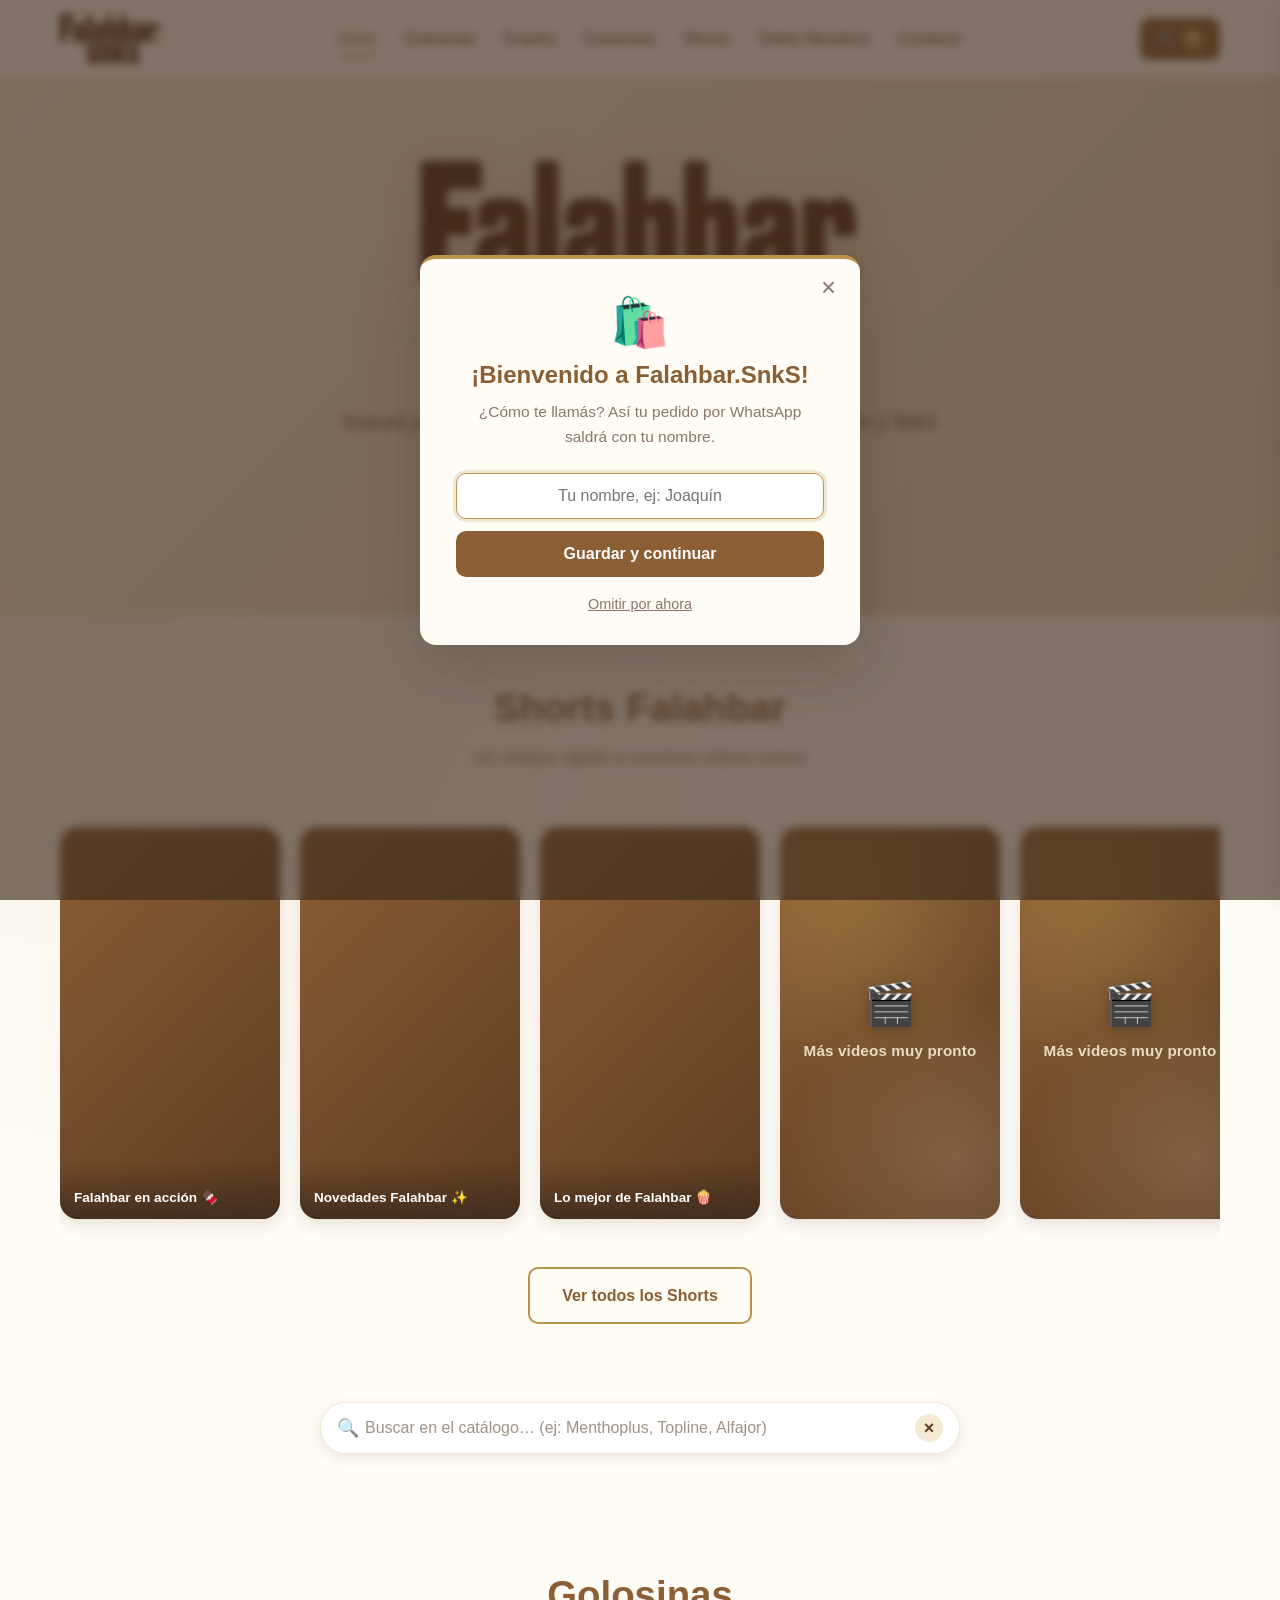
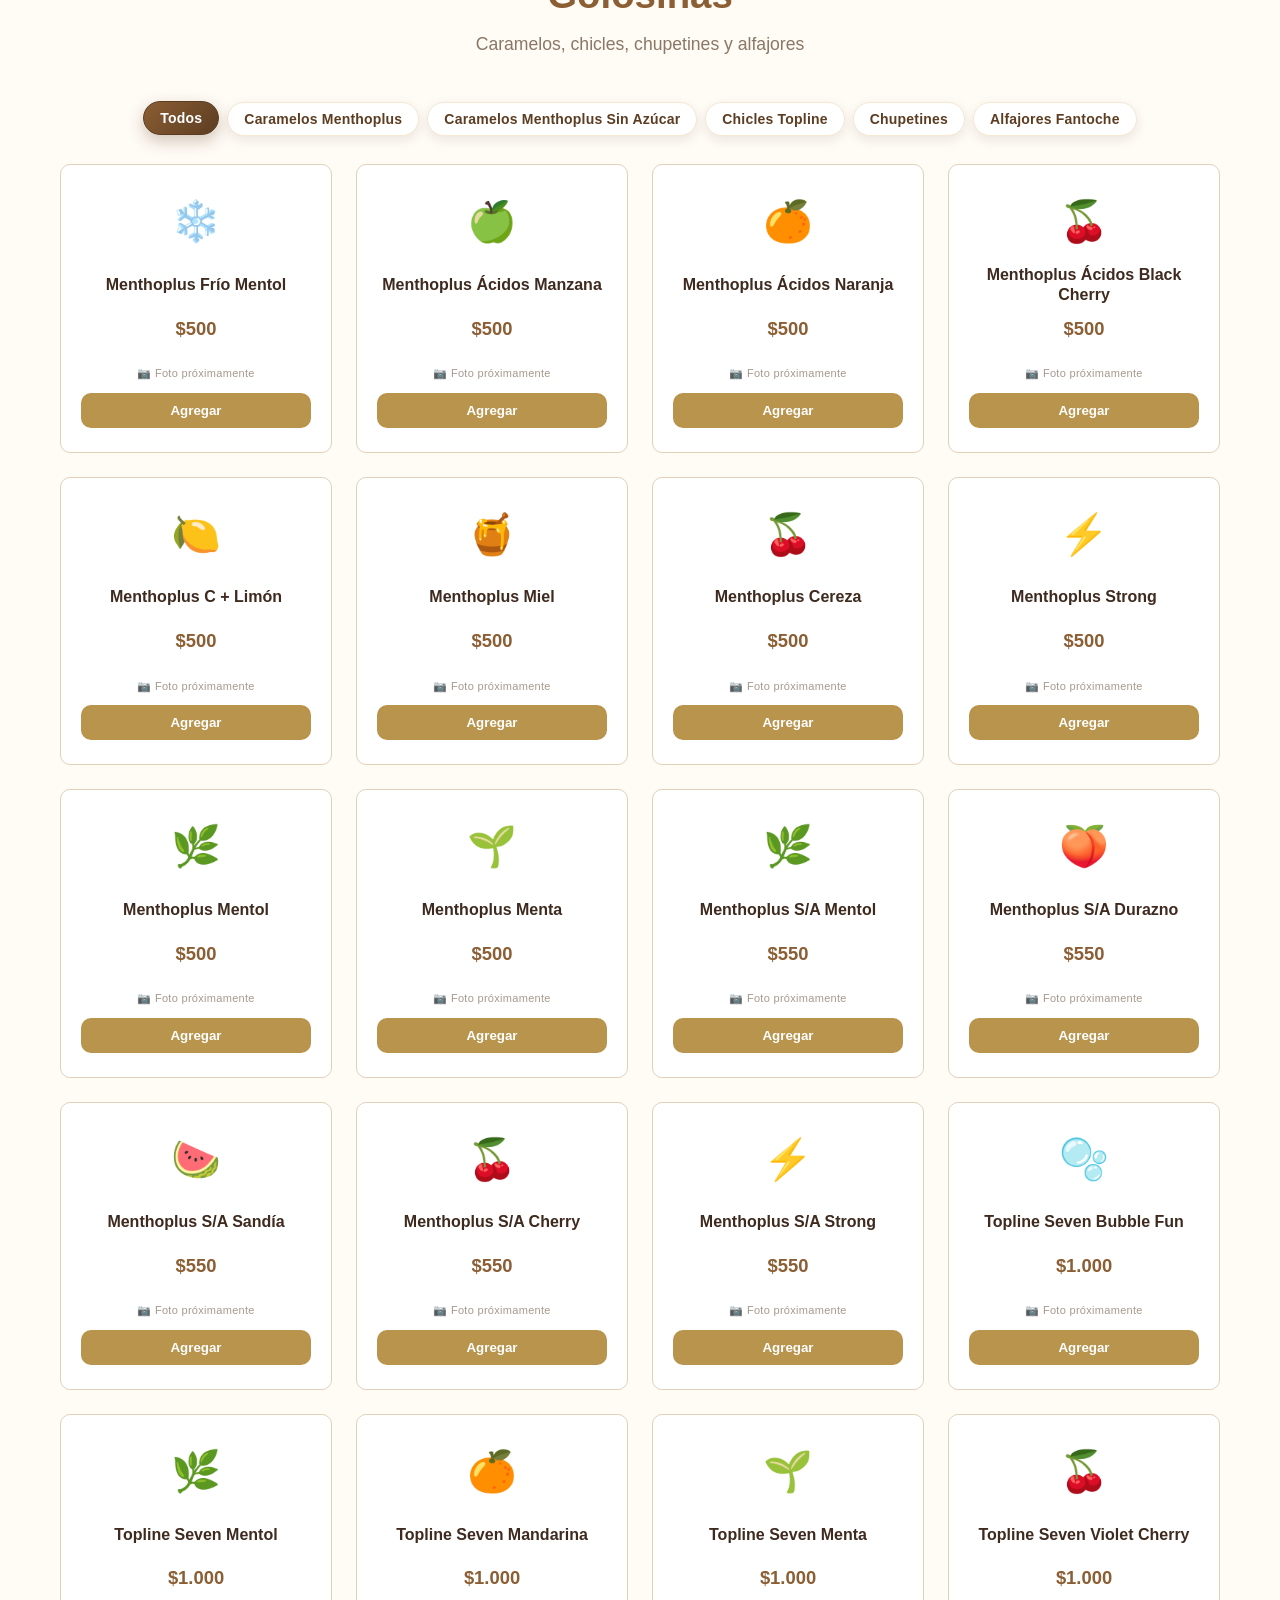
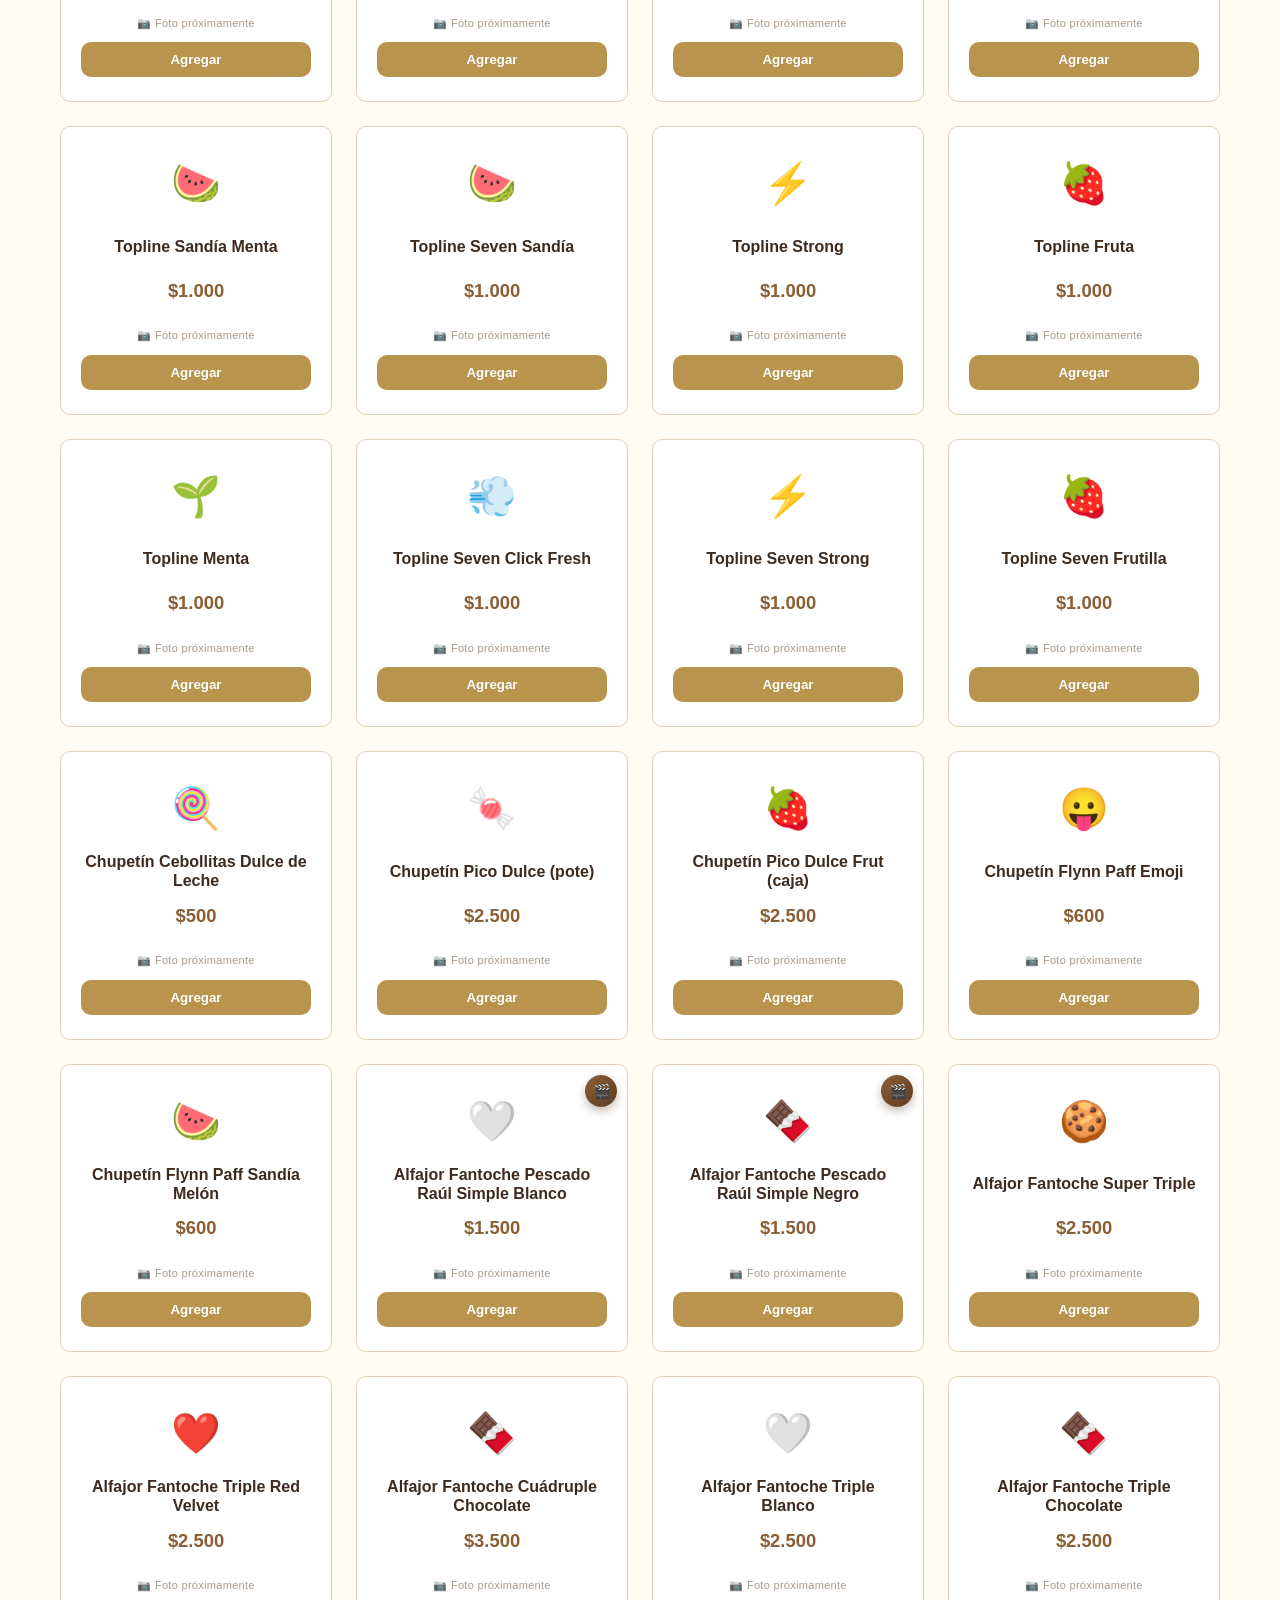
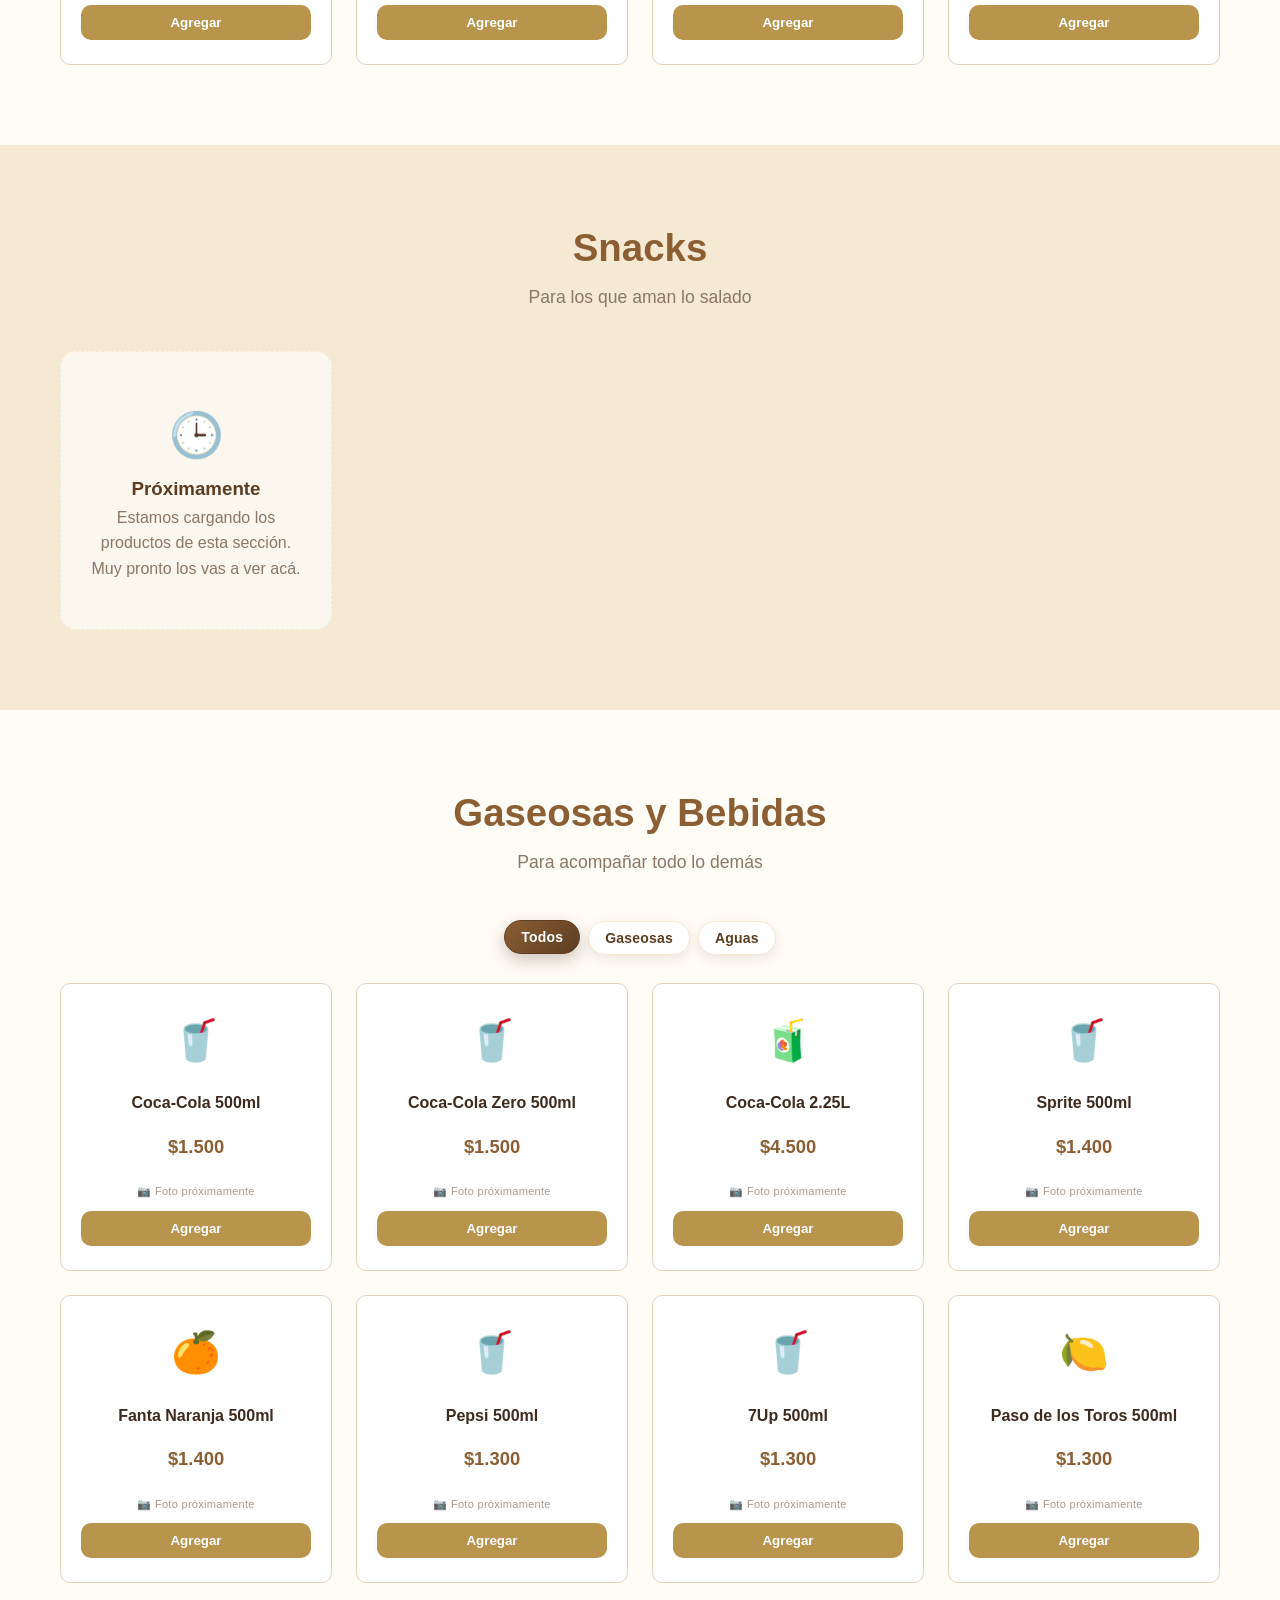
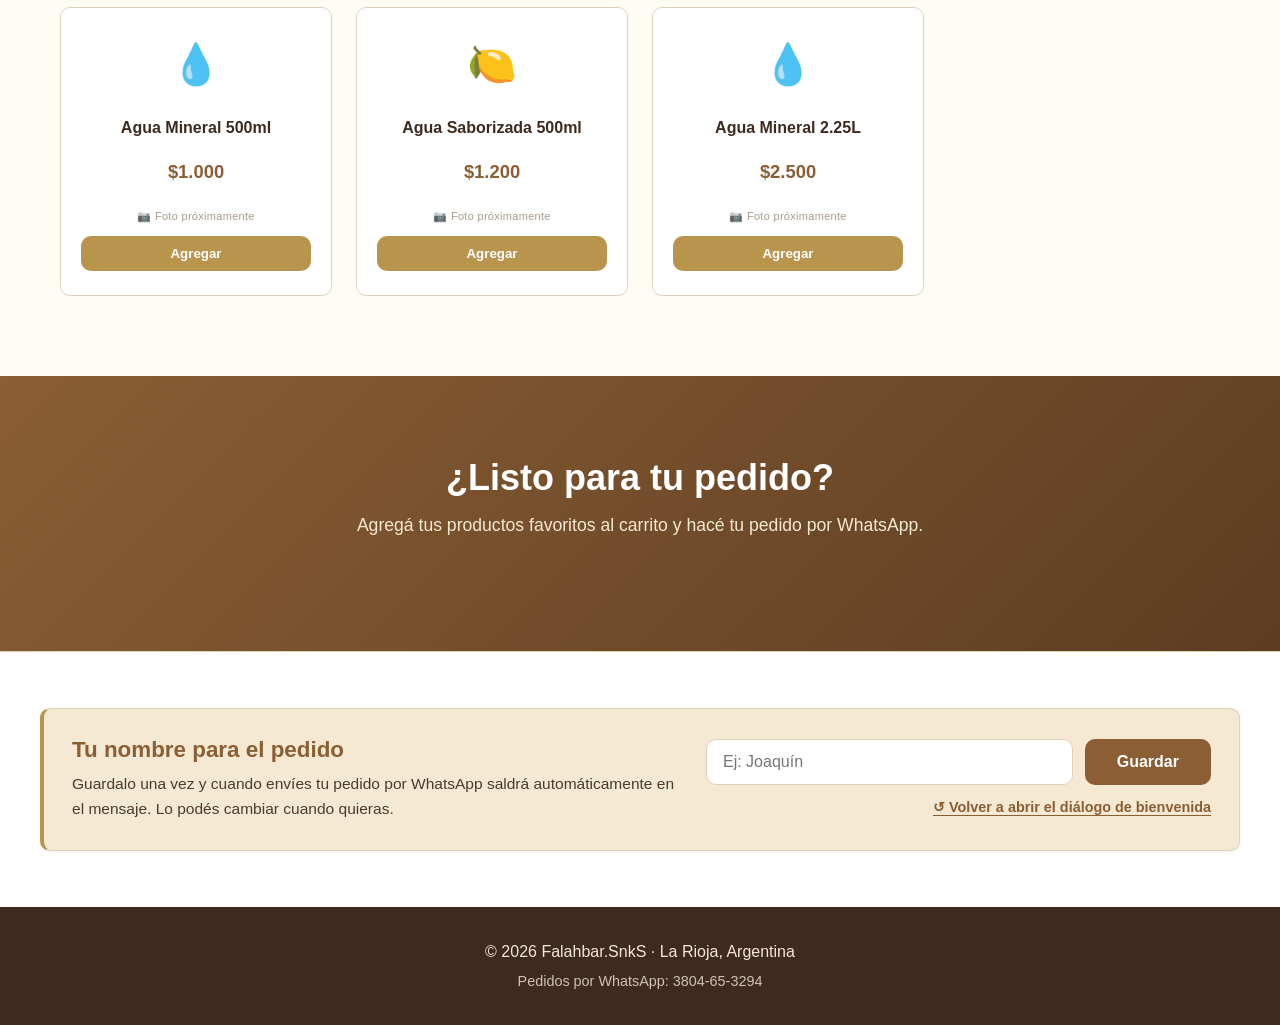
==== commit c32df24c: "cambios mayores en el catalogo, correccion de errores y agrego barra de busqueda ya casi esta como q" ====
--- a/index.html
+++ b/index.html
@@ -8,6 +8,7 @@
     <title>Falahbar.SnkS - Golosinas y SnkS</title>
     <link rel="icon" type="image/png" href="logo.png">
     <link rel="stylesheet" href="styles.css">
+    <link rel="stylesheet" href="styles-extra.css">
 </head>
 <body>
     <!-- HEADER / NAVEGACIÓN -->
@@ -22,7 +23,8 @@
             <ul class="nav-links" id="navLinks">
                 <li><a href="index.html" class="active">Inicio</a></li>
                 <li><a href="#golosinas">Golosinas</a></li>
-                <li><a href="#snacks">SnkS</a></li>
+                <li><a href="#snacks">Snacks</a></li>
+                <li><a href="#gaseosas">Gaseosas</a></li>
                 <li><a href="shorts.html">Shorts</a></li>
                 <li><a href="about.html">Sobre Nosotros</a></li>
                 <li><a href="contact.html">Contacto</a></li>
@@ -44,8 +46,8 @@
                 SnkS salados a domicilio en La Rioja.
             </p>
             <div class="hero-buttons">
-                <a href="#golosinas" class="btn btn-primary">Ver productos</a>
-                <a href="#snacks" class="btn btn-secondary">Ver SnkS</a>
+                <a href="#golosinas" class="btn btn-primary">Ver golosinas</a>
+                <a href="#gaseosas" class="btn btn-secondary">Ver gaseosas</a>
             </div>
         </div>
     </section>
@@ -64,24 +66,67 @@
         </div>
     </section>
 
+    <!-- BUSCADOR DE PRODUCTOS -->
+    <section class="search-section" aria-label="Buscar productos">
+        <div class="container">
+            <div class="search-box">
+                <span class="search-icon" aria-hidden="true">🔍</span>
+                <input type="search" id="productSearch" class="search-input"
+                       placeholder="Buscar en el catálogo… (ej: Menthoplus, Topline, Alfajor)"
+                       autocomplete="off" aria-label="Buscar productos">
+                <button type="button" class="search-clear" id="searchClear" aria-label="Limpiar búsqueda" hidden>×</button>
+            </div>
+            <p class="search-status" id="searchStatus" aria-live="polite"></p>
+        </div>
+    </section>
+
     <!-- GOLOSINAS -->
     <section class="products" id="golosinas">
         <div class="container">
-            <h2 class="section-title">Golosinas y Chocolates</h2>
-            <p class="section-subtitle">Dulzura en cada bocado</p>
+            <h2 class="section-title">Golosinas</h2>
+            <p class="section-subtitle">Caramelos, chicles, chupetines y alfajores</p>
+            <div class="filter-chips" id="golosinasFilters" role="tablist" aria-label="Filtrar golosinas">
+                <!-- Los chips se cargan desde script.js -->
+            </div>
             <div class="products-grid" id="golosinasGrid">
                 <!-- Los productos se cargan desde script.js -->
             </div>
+            <div class="search-empty" id="golosinasEmpty" hidden>
+                <div class="search-empty-icon" aria-hidden="true">🧐</div>
+                <p>No encontramos golosinas con ese término.</p>
+            </div>
         </div>
     </section>
 
     <!-- SNACKS -->
     <section class="products products-alt" id="snacks">
         <div class="container">
-            <h2 class="section-title">SnkS Salados</h2>
+            <h2 class="section-title">Snacks</h2>
             <p class="section-subtitle">Para los que aman lo salado</p>
             <div class="products-grid" id="snacksGrid">
                 <!-- Los productos se cargan desde script.js -->
+            </div>
+            <div class="search-empty" id="snacksEmpty" hidden>
+                <div class="search-empty-icon" aria-hidden="true">🧐</div>
+                <p>No encontramos snacks con ese término.</p>
+            </div>
+        </div>
+    </section>
+
+    <!-- GASEOSAS -->
+    <section class="products" id="gaseosas">
+        <div class="container">
+            <h2 class="section-title">Gaseosas y Bebidas</h2>
+            <p class="section-subtitle">Para acompañar todo lo demás</p>
+            <div class="filter-chips" id="gaseosasFilters" role="tablist" aria-label="Filtrar bebidas">
+                <!-- Los chips se cargan desde script.js -->
+            </div>
+            <div class="products-grid" id="gaseosasGrid">
+                <!-- Los productos se cargan desde script.js -->
+            </div>
+            <div class="search-empty" id="gaseosasEmpty" hidden>
+                <div class="search-empty-icon" aria-hidden="true">🧐</div>
+                <p>No encontramos bebidas con ese término.</p>
             </div>
         </div>
     </section>
@@ -162,6 +207,37 @@
         </div>
     </aside>
 
+    <!-- MODAL: DETALLE DE PRODUCTO -->
+    <div class="product-modal-overlay" id="productModalOverlay" aria-hidden="true">
+        <div class="product-modal" role="dialog" aria-modal="true" aria-labelledby="productModalTitle">
+            <button class="product-modal-close" id="productModalClose" aria-label="Cerrar">×</button>
+            <div class="product-modal-hero">
+                <div class="product-modal-emoji" id="productModalEmoji" aria-hidden="true">🍬</div>
+                <div class="product-modal-photo-placeholder">📷 Foto próximamente</div>
+            </div>
+            <div class="product-modal-body">
+                <span class="product-modal-group" id="productModalGroup"></span>
+                <h2 id="productModalTitle">Nombre del producto</h2>
+                <p class="product-modal-desc" id="productModalDesc">Descripción</p>
+                <a href="#" class="product-modal-video-link" id="productModalVideoLink" hidden>
+                    <span aria-hidden="true">🎬</span>
+                    <span>Ver video del producto</span>
+                </a>
+                <div class="product-modal-price" id="productModalPrice">$0</div>
+                <div class="product-modal-actions">
+                    <div class="product-modal-qty">
+                        <button type="button" class="qty-btn" id="productModalQtyMinus" aria-label="Restar uno">−</button>
+                        <span class="qty-value" id="productModalQtyValue">1</span>
+                        <button type="button" class="qty-btn" id="productModalQtyPlus" aria-label="Sumar uno">+</button>
+                    </div>
+                    <button type="button" class="btn btn-primary product-modal-add" id="productModalAdd">
+                        Agregar al carrito
+                    </button>
+                </div>
+            </div>
+        </div>
+    </div>
+
     <!-- MODAL: NOMBRE DEL CLIENTE -->
     <div class="name-modal-overlay" id="nameModalOverlay" aria-hidden="true">
         <div class="name-modal" role="dialog" aria-modal="true" aria-labelledby="nameModalTitle">
--- a/styles-extra.css
+++ b/styles-extra.css
@@ -0,0 +1,768 @@
+/* =====================================================
+ * FALAHBAR.SnkS - styles-extra.css
+ * Estilos para componentes NUEVOS (buscador, modal de producto,
+ * subcategorías, placeholders). NO toca los estilos de styles.css.
+ *
+ * Usa las variables CSS que ya tengas definidas en styles.css
+ * (--color-primary, --color-secondary, etc). Si no están definidas,
+ * caen a valores por defecto de la paleta crema/beige/marrón/dorado.
+ * ===================================================== */
+
+:root {
+    --fx-cream:    var(--color-bg, #faf5ef);
+    --fx-beige:    var(--color-beige, #e9ddc7);
+    --fx-brown:    var(--color-primary, #8b5e34);
+    --fx-brown-dk: var(--color-primary-dark, #6b4422);
+    --fx-gold:     var(--color-gold, #c8a168);
+    --fx-text:     var(--color-text, #4a3b2e);
+    --fx-text-mut: var(--color-muted, #8a7766);
+    --fx-white:    #ffffff;
+    --fx-error:    var(--color-error, #c0392b);
+    --fx-shadow:   0 10px 30px rgba(60, 42, 27, 0.18);
+    --fx-shadow-sm:0 4px 12px rgba(60, 42, 27, 0.10);
+    --fx-radius:   16px;
+}
+
+/* =========================================
+ * BUSCADOR
+ * ========================================= */
+.search-section {
+    padding: 28px 0 8px;
+    position: sticky;
+    top: 64px;
+    z-index: 20;
+    background: linear-gradient(
+        to bottom,
+        var(--fx-cream) 0%,
+        var(--fx-cream) 70%,
+        rgba(250, 245, 239, 0) 100%
+    );
+    backdrop-filter: blur(4px);
+}
+
+.search-box {
+    position: relative;
+    max-width: 640px;
+    margin: 0 auto;
+    display: flex;
+    align-items: center;
+    background: var(--fx-white);
+    border: 1.5px solid var(--fx-beige);
+    border-radius: 999px;
+    padding: 6px 16px 6px 44px;
+    box-shadow: var(--fx-shadow-sm);
+    transition: border-color 0.2s ease, box-shadow 0.2s ease, transform 0.2s ease;
+}
+
+.search-box:focus-within {
+    border-color: var(--fx-gold);
+    box-shadow: 0 0 0 4px rgba(200, 161, 104, 0.15), var(--fx-shadow-sm);
+    transform: translateY(-1px);
+}
+
+.search-icon {
+    position: absolute;
+    left: 16px;
+    top: 50%;
+    transform: translateY(-50%);
+    font-size: 18px;
+    opacity: 0.7;
+}
+
+.search-input {
+    flex: 1;
+    border: 0;
+    outline: 0;
+    background: transparent;
+    font-size: 16px;
+    font-family: inherit;
+    color: var(--fx-text);
+    padding: 10px 0;
+}
+
+.search-input::placeholder {
+    color: var(--fx-text-mut);
+    opacity: 0.8;
+}
+
+/* Cancelar X del search nativo */
+.search-input::-webkit-search-cancel-button {
+    -webkit-appearance: none;
+    appearance: none;
+}
+
+.search-clear {
+    border: 0;
+    background: var(--fx-beige);
+    color: var(--fx-brown-dk);
+    width: 28px;
+    height: 28px;
+    border-radius: 50%;
+    font-size: 18px;
+    font-weight: 700;
+    line-height: 1;
+    cursor: pointer;
+    display: grid;
+    place-items: center;
+    transition: background-color 0.2s ease, transform 0.2s ease;
+}
+
+.search-clear:hover {
+    background: var(--fx-gold);
+    color: var(--fx-white);
+    transform: rotate(90deg);
+}
+
+.search-status {
+    max-width: 640px;
+    margin: 10px auto 0;
+    text-align: center;
+    font-size: 14px;
+    color: var(--fx-text-mut);
+    min-height: 20px;
+}
+
+/* Estado vacío por sección */
+.search-empty {
+    text-align: center;
+    padding: 32px 16px;
+    color: var(--fx-text-mut);
+    border: 1.5px dashed var(--fx-beige);
+    border-radius: var(--fx-radius);
+    background: rgba(233, 221, 199, 0.25);
+    margin-top: 16px;
+}
+
+.search-empty-icon {
+    font-size: 36px;
+    margin-bottom: 8px;
+}
+
+.search-empty p { margin: 0; }
+
+/* Tarjetas ocultas por filtros (búsqueda o chips) - se combinan */
+.product-card.is-hidden,
+.product-card.is-hidden-filter,
+.product-group.is-hidden {
+    display: none !important;
+}
+
+/* =========================================
+ * CHIPS DE FILTRO (subcategorías)
+ * Grilla plana + chips tipo píldora para filtrar.
+ * ========================================= */
+.filter-chips {
+    display: flex;
+    flex-wrap: wrap;
+    gap: 8px;
+    margin: 8px 0 24px;
+    padding: 4px 0;
+    justify-content: center;
+}
+
+.filter-chip {
+    border: 1.5px solid var(--fx-beige);
+    background: var(--fx-white);
+    color: var(--fx-brown-dk);
+    padding: 8px 16px;
+    border-radius: 999px;
+    font-size: 14px;
+    font-weight: 600;
+    letter-spacing: 0.2px;
+    cursor: pointer;
+    font-family: inherit;
+    transition: background-color 0.22s ease,
+                color 0.22s ease,
+                border-color 0.22s ease,
+                transform 0.15s ease,
+                box-shadow 0.22s ease;
+    box-shadow: var(--fx-shadow-sm);
+}
+
+.filter-chip:hover {
+    border-color: var(--fx-gold);
+    color: var(--fx-brown-dk);
+    transform: translateY(-1px);
+}
+
+.filter-chip.is-active {
+    background: linear-gradient(135deg, var(--fx-brown), var(--fx-brown-dk));
+    color: var(--fx-white);
+    border-color: var(--fx-brown-dk);
+    box-shadow: 0 6px 16px rgba(91, 61, 34, 0.28);
+    transform: translateY(-1px);
+}
+
+.filter-chip.is-active:hover {
+    color: var(--fx-white);
+    border-color: var(--fx-brown-dk);
+}
+
+.filter-chip:focus-visible {
+    outline: 3px solid var(--fx-gold);
+    outline-offset: 2px;
+}
+
+/* =========================================
+ * SUBCATEGORÍAS
+ * ========================================= */
+.product-group {
+    margin-bottom: 32px;
+}
+
+.product-group-title {
+    position: relative;
+    font-size: 22px;
+    color: var(--fx-brown-dk);
+    margin: 8px 0 16px;
+    padding-left: 14px;
+    letter-spacing: 0.2px;
+}
+
+.product-group-title::before {
+    content: '';
+    position: absolute;
+    left: 0;
+    top: 6px;
+    bottom: 6px;
+    width: 4px;
+    border-radius: 3px;
+    background: linear-gradient(180deg, var(--fx-gold), var(--fx-brown));
+}
+
+.product-group-grid {
+    display: grid;
+    grid-template-columns: repeat(auto-fill, minmax(220px, 1fr));
+    gap: 18px;
+}
+
+/* Sección vacía (snacks sin productos) */
+.products-empty {
+    text-align: center;
+    padding: 48px 24px;
+    border: 1.5px dashed var(--fx-beige);
+    border-radius: var(--fx-radius);
+    background: rgba(255, 255, 255, 0.6);
+    color: var(--fx-text-mut);
+}
+
+.products-empty-icon {
+    font-size: 44px;
+    margin-bottom: 8px;
+}
+
+.products-empty h3 {
+    color: var(--fx-brown-dk);
+    margin: 8px 0 4px;
+}
+
+.products-empty p {
+    margin: 0;
+    max-width: 420px;
+    margin-inline: auto;
+}
+
+/* =========================================
+ * TARJETAS (refinamiento para click-to-open)
+ * Solo toca comportamiento; no pisa estilos base.
+ * ========================================= */
+.product-card {
+    cursor: pointer;
+    transition: transform 0.25s ease, box-shadow 0.25s ease;
+}
+
+.product-card:hover {
+    transform: translateY(-3px);
+    box-shadow: var(--fx-shadow);
+}
+
+.product-card:focus-visible {
+    outline: 3px solid var(--fx-gold);
+    outline-offset: 3px;
+}
+
+.product-photo-placeholder {
+    margin: 6px 0 10px;
+    font-size: 11px;
+    color: var(--fx-text-mut);
+    letter-spacing: 0.3px;
+    opacity: 0.75;
+}
+
+/* Evitar que el botón Agregar propague el click al card */
+.product-card .add-to-cart {
+    position: relative;
+    z-index: 2;
+}
+
+/* Badge de video en la esquina de la tarjeta */
+.product-card {
+    position: relative; /* para el badge */
+}
+
+.product-video-badge {
+    position: absolute;
+    top: 10px;
+    right: 10px;
+    background: linear-gradient(135deg, var(--fx-brown), var(--fx-brown-dk));
+    color: var(--fx-white);
+    width: 32px;
+    height: 32px;
+    border-radius: 50%;
+    display: grid;
+    place-items: center;
+    font-size: 14px;
+    box-shadow: 0 4px 10px rgba(91, 61, 34, 0.35);
+    z-index: 3;
+    animation: fx-video-pulse 2.4s ease-in-out infinite;
+}
+
+@keyframes fx-video-pulse {
+    0%, 100% { transform: scale(1);   box-shadow: 0 4px 10px rgba(91, 61, 34, 0.35); }
+    50%      { transform: scale(1.08);box-shadow: 0 6px 16px rgba(200, 161, 104, 0.5); }
+}
+
+/* =========================================
+ * MODAL: DETALLE DE PRODUCTO
+ * ========================================= */
+.product-modal-overlay {
+    position: fixed;
+    inset: 0;
+    background: rgba(32, 20, 10, 0.55);
+    backdrop-filter: blur(6px);
+    display: flex;
+    align-items: center;
+    justify-content: center;
+    padding: 20px;
+    opacity: 0;
+    pointer-events: none;
+    transition: opacity 0.25s ease;
+    z-index: 1000;
+}
+
+.product-modal-overlay.active {
+    opacity: 1;
+    pointer-events: auto;
+}
+
+.product-modal {
+    background: var(--fx-white);
+    color: var(--fx-text);
+    border-radius: 20px;
+    box-shadow: 0 30px 80px rgba(60, 42, 27, 0.35);
+    width: 100%;
+    max-width: 440px;
+    overflow: hidden;
+    position: relative;
+    transform: scale(0.92) translateY(16px);
+    opacity: 0;
+    transition: transform 0.32s cubic-bezier(0.2, 0.9, 0.25, 1.1),
+                opacity 0.25s ease;
+}
+
+.product-modal-overlay.active .product-modal {
+    transform: scale(1) translateY(0);
+    opacity: 1;
+}
+
+.product-modal-close {
+    position: absolute;
+    top: 12px;
+    right: 12px;
+    background: rgba(255, 255, 255, 0.85);
+    border: 0;
+    width: 36px;
+    height: 36px;
+    border-radius: 50%;
+    font-size: 22px;
+    line-height: 1;
+    cursor: pointer;
+    color: var(--fx-brown-dk);
+    z-index: 3;
+    display: grid;
+    place-items: center;
+    box-shadow: 0 2px 8px rgba(0,0,0,0.1);
+    transition: transform 0.2s ease, background-color 0.2s ease;
+}
+
+.product-modal-close:hover {
+    background: var(--fx-gold);
+    color: var(--fx-white);
+    transform: rotate(90deg);
+}
+
+.product-modal-hero {
+    position: relative;
+    background: linear-gradient(135deg, var(--fx-beige), var(--fx-cream));
+    padding: 44px 24px 28px;
+    text-align: center;
+    overflow: hidden;
+}
+
+.product-modal-hero::before {
+    content: '';
+    position: absolute;
+    top: -40%;
+    right: -20%;
+    width: 260px;
+    height: 260px;
+    border-radius: 50%;
+    background: radial-gradient(circle, rgba(200, 161, 104, 0.35), transparent 70%);
+    pointer-events: none;
+}
+
+.product-modal-emoji {
+    font-size: 96px;
+    line-height: 1;
+    filter: drop-shadow(0 6px 12px rgba(60, 42, 27, 0.2));
+    position: relative;
+}
+
+.product-modal-photo-placeholder {
+    position: relative;
+    margin-top: 10px;
+    font-size: 12px;
+    color: var(--fx-brown-dk);
+    letter-spacing: 0.5px;
+    opacity: 0.7;
+}
+
+.product-modal-body {
+    padding: 22px 24px 26px;
+}
+
+.product-modal-group {
+    display: inline-block;
+    font-size: 11px;
+    font-weight: 600;
+    letter-spacing: 1px;
+    text-transform: uppercase;
+    color: var(--fx-brown);
+    background: var(--fx-beige);
+    padding: 4px 10px;
+    border-radius: 999px;
+    margin-bottom: 8px;
+}
+
+.product-modal-body h2 {
+    margin: 2px 0 6px;
+    color: var(--fx-text);
+    font-size: 22px;
+    line-height: 1.25;
+}
+
+.product-modal-desc {
+    margin: 0 0 16px;
+    color: var(--fx-text-mut);
+    font-size: 14.5px;
+    line-height: 1.5;
+}
+
+.product-modal-video-link {
+    display: inline-flex;
+    align-items: center;
+    gap: 8px;
+    padding: 10px 16px;
+    margin-bottom: 14px;
+    border-radius: 999px;
+    text-decoration: none;
+    font-size: 14px;
+    font-weight: 600;
+    color: var(--fx-brown-dk);
+    background: linear-gradient(135deg, var(--fx-beige), var(--fx-cream));
+    border: 1.5px solid var(--fx-gold);
+    box-shadow: var(--fx-shadow-sm);
+    transition: transform 0.2s ease, box-shadow 0.2s ease, background 0.2s ease;
+}
+
+.product-modal-video-link:hover {
+    transform: translateY(-1px);
+    background: linear-gradient(135deg, var(--fx-gold), #dcb877);
+    color: var(--fx-white);
+    box-shadow: 0 8px 20px rgba(200, 161, 104, 0.4);
+}
+
+.product-modal-video-link[hidden] { display: none; }
+
+.product-modal-price {
+    font-size: 26px;
+    font-weight: 800;
+    color: var(--fx-brown-dk);
+    margin-bottom: 18px;
+}
+
+.product-modal-actions {
+    display: flex;
+    align-items: center;
+    gap: 12px;
+    flex-wrap: wrap;
+}
+
+.product-modal-qty {
+    display: flex;
+    align-items: center;
+    gap: 6px;
+    background: var(--fx-beige);
+    border-radius: 999px;
+    padding: 4px;
+}
+
+.product-modal-qty .qty-btn {
+    width: 34px;
+    height: 34px;
+    border-radius: 50%;
+    border: 0;
+    background: var(--fx-white);
+    color: var(--fx-brown-dk);
+    font-size: 18px;
+    font-weight: 700;
+    cursor: pointer;
+    transition: background-color 0.2s ease, transform 0.15s ease;
+}
+
+.product-modal-qty .qty-btn:hover:not(:disabled) {
+    background: var(--fx-gold);
+    color: var(--fx-white);
+    transform: scale(1.05);
+}
+
+.product-modal-qty .qty-btn:disabled {
+    opacity: 0.4;
+    cursor: not-allowed;
+}
+
+.product-modal-qty .qty-value {
+    min-width: 28px;
+    text-align: center;
+    font-weight: 700;
+    color: var(--fx-brown-dk);
+}
+
+.product-modal-add {
+    flex: 1;
+    min-width: 160px;
+    padding: 12px 18px;
+    border-radius: 999px;
+    font-size: 15px;
+    font-weight: 700;
+}
+
+/* Pequeño ajuste responsive del modal */
+@media (max-width: 480px) {
+    .product-modal-emoji { font-size: 80px; }
+    .product-modal-body h2 { font-size: 19px; }
+    .product-modal-price { font-size: 22px; }
+    .product-modal-actions { gap: 10px; }
+}
+
+/* =========================================
+ * BLOQUEO DE SCROLL COMPARTIDO
+ * (por si styles.css no lo tiene)
+ * ========================================= */
+body.no-scroll { overflow: hidden; }
+
+/* =====================================================
+ * SHORTS / REELS - UNIFICACIÓN DE PALETA
+ * Overrides de la versión oscura original para que el
+ * feed de shorts se sienta parte de la misma web cálida.
+ * La zona del video (.reel-media) mantiene fondo neutro
+ * oscuro para que el video no se vea "flotando" sobre
+ * crema, pero todo el marco (header, placeholders, hint,
+ * reel de cierre, acciones laterales) pasa a crema/beige/
+ * marrón/dorado.
+ * ===================================================== */
+
+/* Fondo general del modo reels */
+.body-reels {
+    background-color: var(--fx-cream) !important;
+}
+
+.reels-viewport {
+    background-color: var(--fx-cream) !important;
+}
+
+/* Header: de vidrio oscuro → vidrio crema */
+.header--reels {
+    background-color: rgba(255, 251, 245, 0.82) !important;
+    -webkit-backdrop-filter: blur(14px) saturate(140%);
+    backdrop-filter: blur(14px) saturate(140%);
+    border-bottom: 1px solid rgba(184, 148, 77, 0.22) !important;
+}
+
+.header--reels .nav-links a {
+    color: var(--fx-brown-dk) !important;
+}
+
+.header--reels .nav-links a:hover,
+.header--reels .nav-links a.active {
+    color: var(--fx-brown) !important;
+}
+
+.header--reels .nav-toggle span {
+    background-color: var(--fx-brown-dk) !important;
+}
+
+.header--reels .cart-btn {
+    background-color: rgba(184, 148, 77, 0.18) !important;
+    color: var(--fx-brown-dk) !important;
+}
+
+.header--reels .cart-btn:hover {
+    background-color: rgba(184, 148, 77, 0.32) !important;
+}
+
+/* Cada reel: el "marco" alrededor del video pasa a crema,
+   pero el área donde se reproduce el video conserva un
+   fondo neutro oscuro para letterbox consistente. */
+.reel {
+    background-color: var(--fx-cream) !important;
+}
+
+.reel-media {
+    /* Marrón muy muy oscuro en lugar de negro puro -
+       se funde mejor con la paleta sin perder contraste. */
+    background-color: #1e140c !important;
+    border-radius: 18px;
+    box-shadow:
+        0 10px 30px rgba(91, 61, 34, 0.28),
+        0 2px 6px rgba(91, 61, 34, 0.18);
+}
+
+/* Suavizo el gradiente sobre el video:
+   arriba queda sin gradiente (limpio), abajo queda un
+   gradiente marrón oscuro sutil para legibilidad del texto. */
+.reel-gradient {
+    background:
+        linear-gradient(to top, rgba(30, 20, 12, 0.72) 0%, rgba(30, 20, 12, 0) 42%) !important;
+}
+
+/* Indicador de play central: dorado translúcido */
+.reel-play-indicator {
+    background-color: rgba(91, 61, 34, 0.55) !important;
+    border: 1px solid rgba(255, 251, 245, 0.3);
+}
+
+/* Brand chip sobre el video: fondo crema translúcido en vez de texto blanco plano */
+.reel-brand strong {
+    color: var(--fx-cream) !important;
+    text-shadow: 0 1px 6px rgba(30, 20, 12, 0.75) !important;
+}
+
+.reel-brand-logo {
+    background-color: var(--fx-cream) !important;
+    border: 2px solid rgba(200, 161, 104, 0.6) !important;
+    box-shadow: 0 2px 10px rgba(30, 20, 12, 0.4) !important;
+}
+
+.reel-title {
+    color: var(--fx-cream) !important;
+    text-shadow: 0 1px 6px rgba(30, 20, 12, 0.8) !important;
+}
+
+/* CTA "Ver productos →" usando el dorado de la marca */
+.reel-cta {
+    background-color: rgba(200, 161, 104, 0.88) !important;
+    border: 1px solid var(--fx-gold) !important;
+    color: var(--fx-white) !important;
+    font-weight: 700;
+}
+
+.reel-cta:hover {
+    background-color: var(--fx-brown) !important;
+    border-color: var(--fx-brown-dk) !important;
+}
+
+/* Botones laterales: marrón oscuro translúcido + acento dorado */
+.reel-action {
+    background-color: rgba(60, 42, 27, 0.55) !important;
+    border: 1px solid rgba(200, 161, 104, 0.35) !important;
+    color: var(--fx-cream) !important;
+}
+
+.reel-action:hover {
+    background-color: rgba(200, 161, 104, 0.75) !important;
+    border-color: var(--fx-gold) !important;
+}
+
+.reel-action.is-unmuted {
+    background-color: var(--fx-gold) !important;
+    border-color: var(--fx-gold) !important;
+}
+
+/* Placeholders y reel de cierre: de dark gradient → gradient cálido claro */
+.reel--placeholder {
+    background:
+        radial-gradient(circle at 30% 25%, rgba(200, 161, 104, 0.35), transparent 55%),
+        radial-gradient(circle at 75% 80%, rgba(184, 148, 77, 0.22), transparent 50%),
+        linear-gradient(180deg, var(--fx-cream) 0%, var(--fx-beige) 100%) !important;
+}
+
+.reel-placeholder-inner {
+    color: var(--fx-brown-dk) !important;
+}
+
+.reel-placeholder-inner h3 {
+    color: var(--fx-brown-dk) !important;
+}
+
+.reel-placeholder-inner p {
+    color: var(--fx-text-mut) !important;
+}
+
+.reel-placeholder-icon {
+    /* Sombra cálida en lugar de negro duro */
+    filter: drop-shadow(0 6px 18px rgba(91, 61, 34, 0.35)) !important;
+}
+
+.reel-placeholder-inner .btn-secondary {
+    border-color: var(--fx-brown) !important;
+    color: var(--fx-brown-dk) !important;
+    background-color: transparent !important;
+}
+
+.reel-placeholder-inner .btn-secondary:hover {
+    background-color: var(--fx-brown) !important;
+    border-color: var(--fx-brown-dk) !important;
+    color: var(--fx-cream) !important;
+}
+
+.reel--end {
+    background:
+        radial-gradient(circle at 50% 40%, rgba(200, 161, 104, 0.35), transparent 60%),
+        linear-gradient(180deg, var(--fx-cream) 0%, var(--fx-beige) 100%) !important;
+}
+
+.reel-end-inner {
+    color: var(--fx-brown-dk) !important;
+}
+
+.reel-end-inner h2 {
+    color: var(--fx-brown-dk) !important;
+}
+
+.reel-end-inner p {
+    color: var(--fx-text-mut) !important;
+}
+
+.reel-end-logo {
+    filter: drop-shadow(0 8px 20px rgba(91, 61, 34, 0.3)) !important;
+}
+
+.reel-end-buttons .btn-secondary {
+    border-color: var(--fx-brown) !important;
+    color: var(--fx-brown-dk) !important;
+    background: transparent !important;
+}
+
+.reel-end-buttons .btn-secondary:hover {
+    background-color: var(--fx-brown) !important;
+    border-color: var(--fx-brown-dk) !important;
+    color: var(--fx-cream) !important;
+}
+
+/* Hint "Deslizá para ver más" */
+.reels-hint {
+    background-color: rgba(60, 42, 27, 0.78) !important;
+    border: 1px solid rgba(200, 161, 104, 0.5) !important;
+    color: var(--fx-cream) !important;
+}
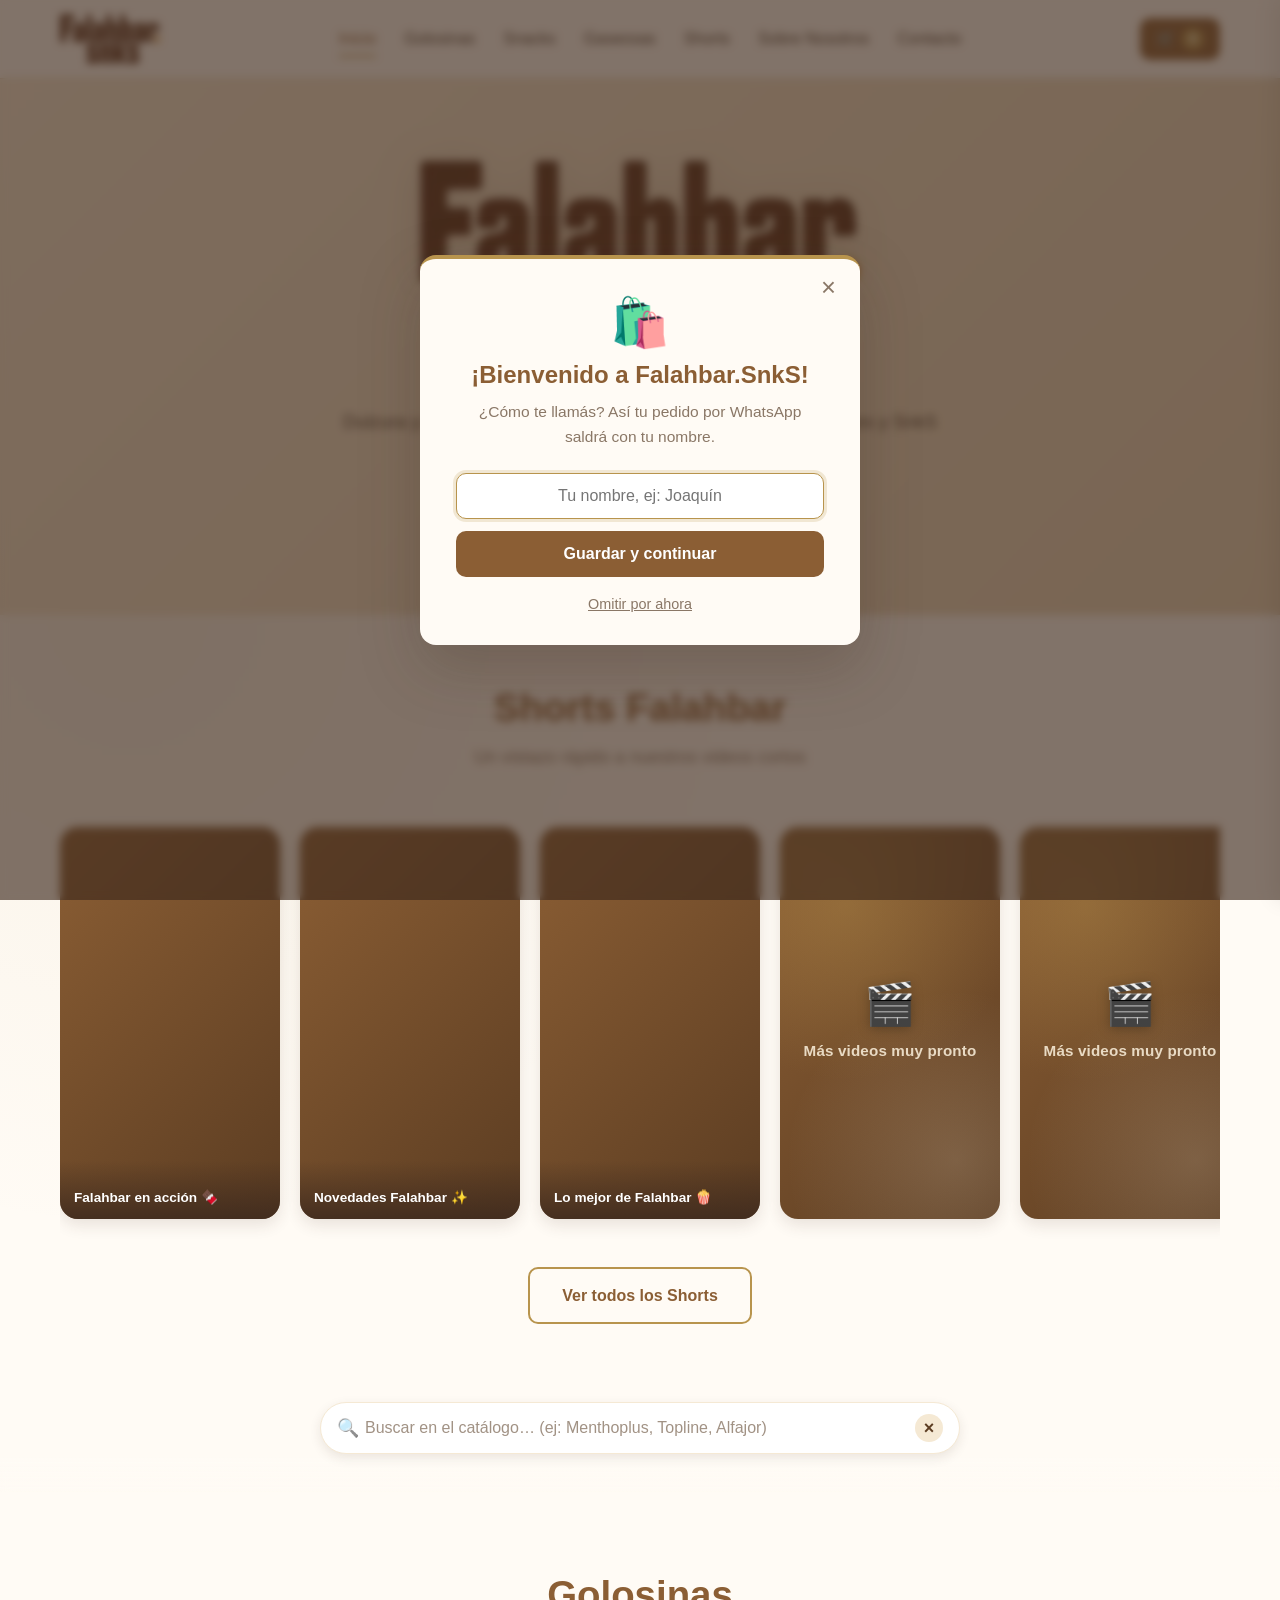
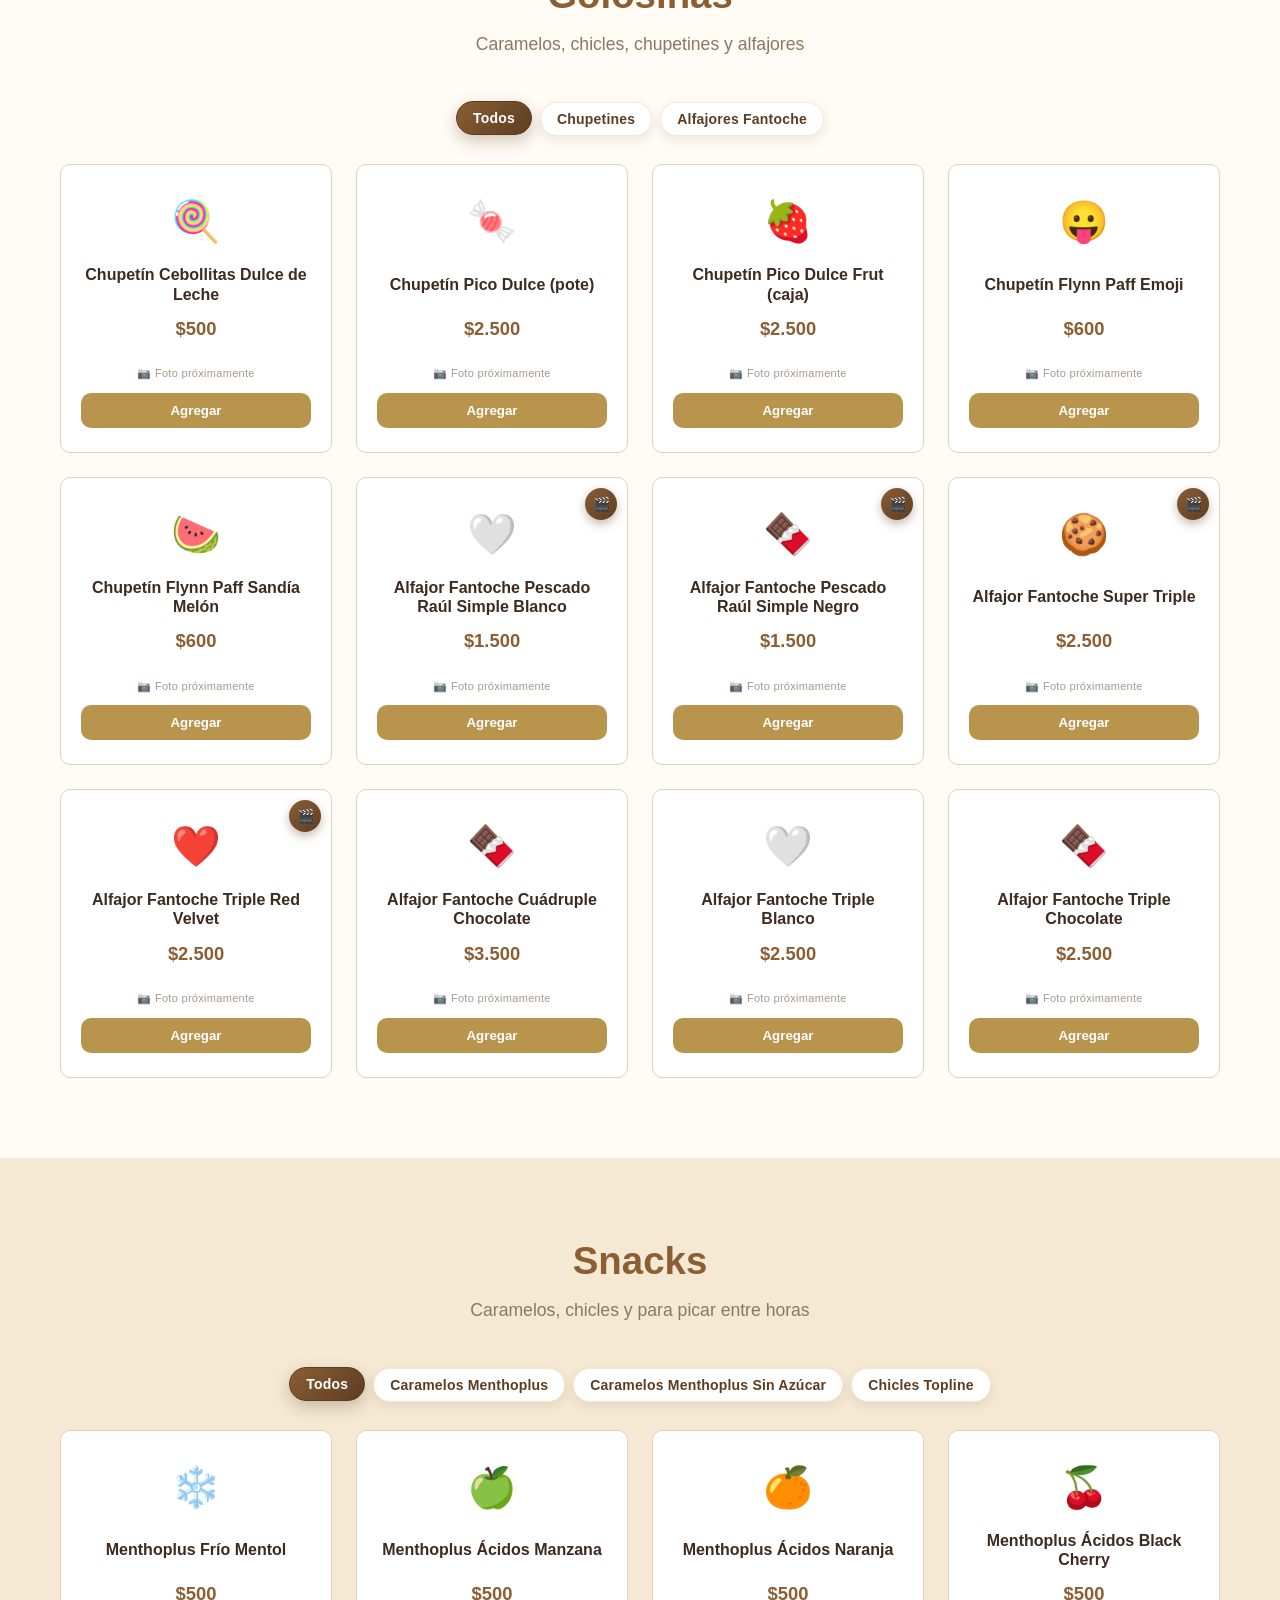
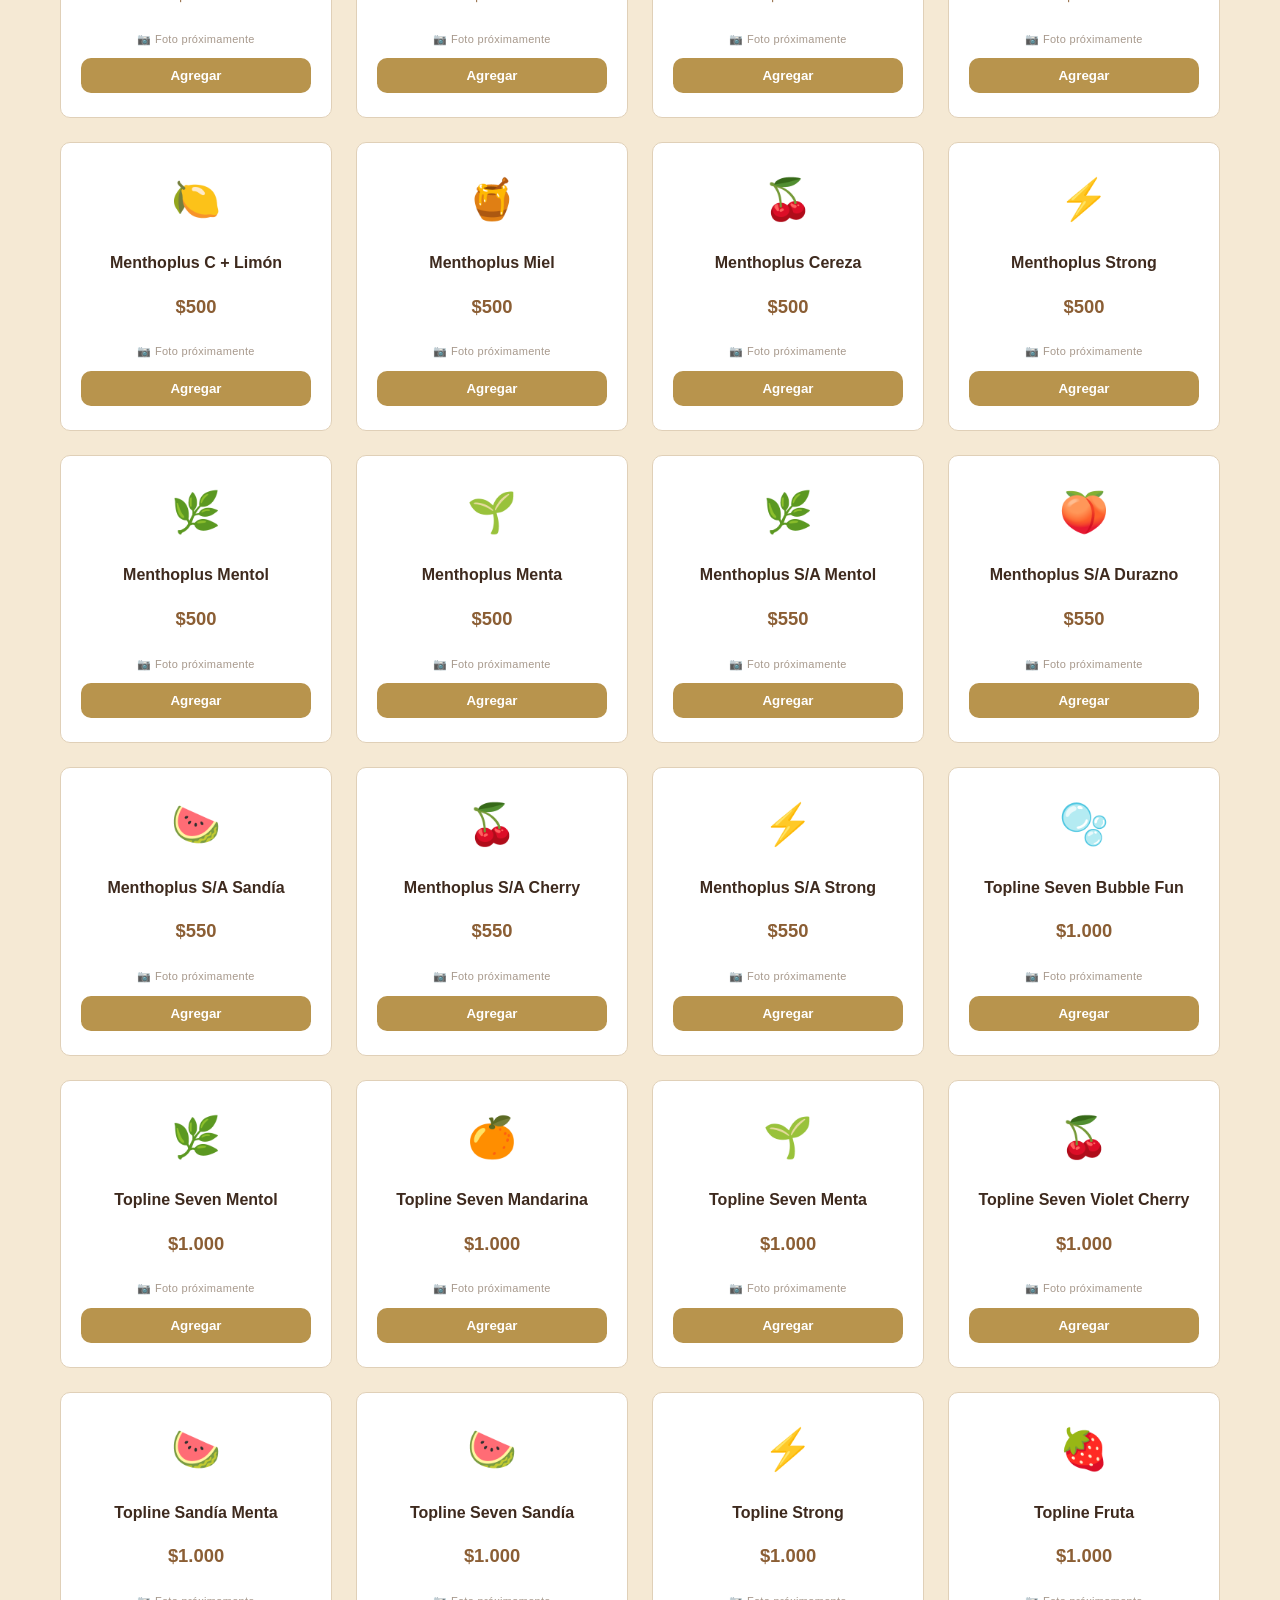
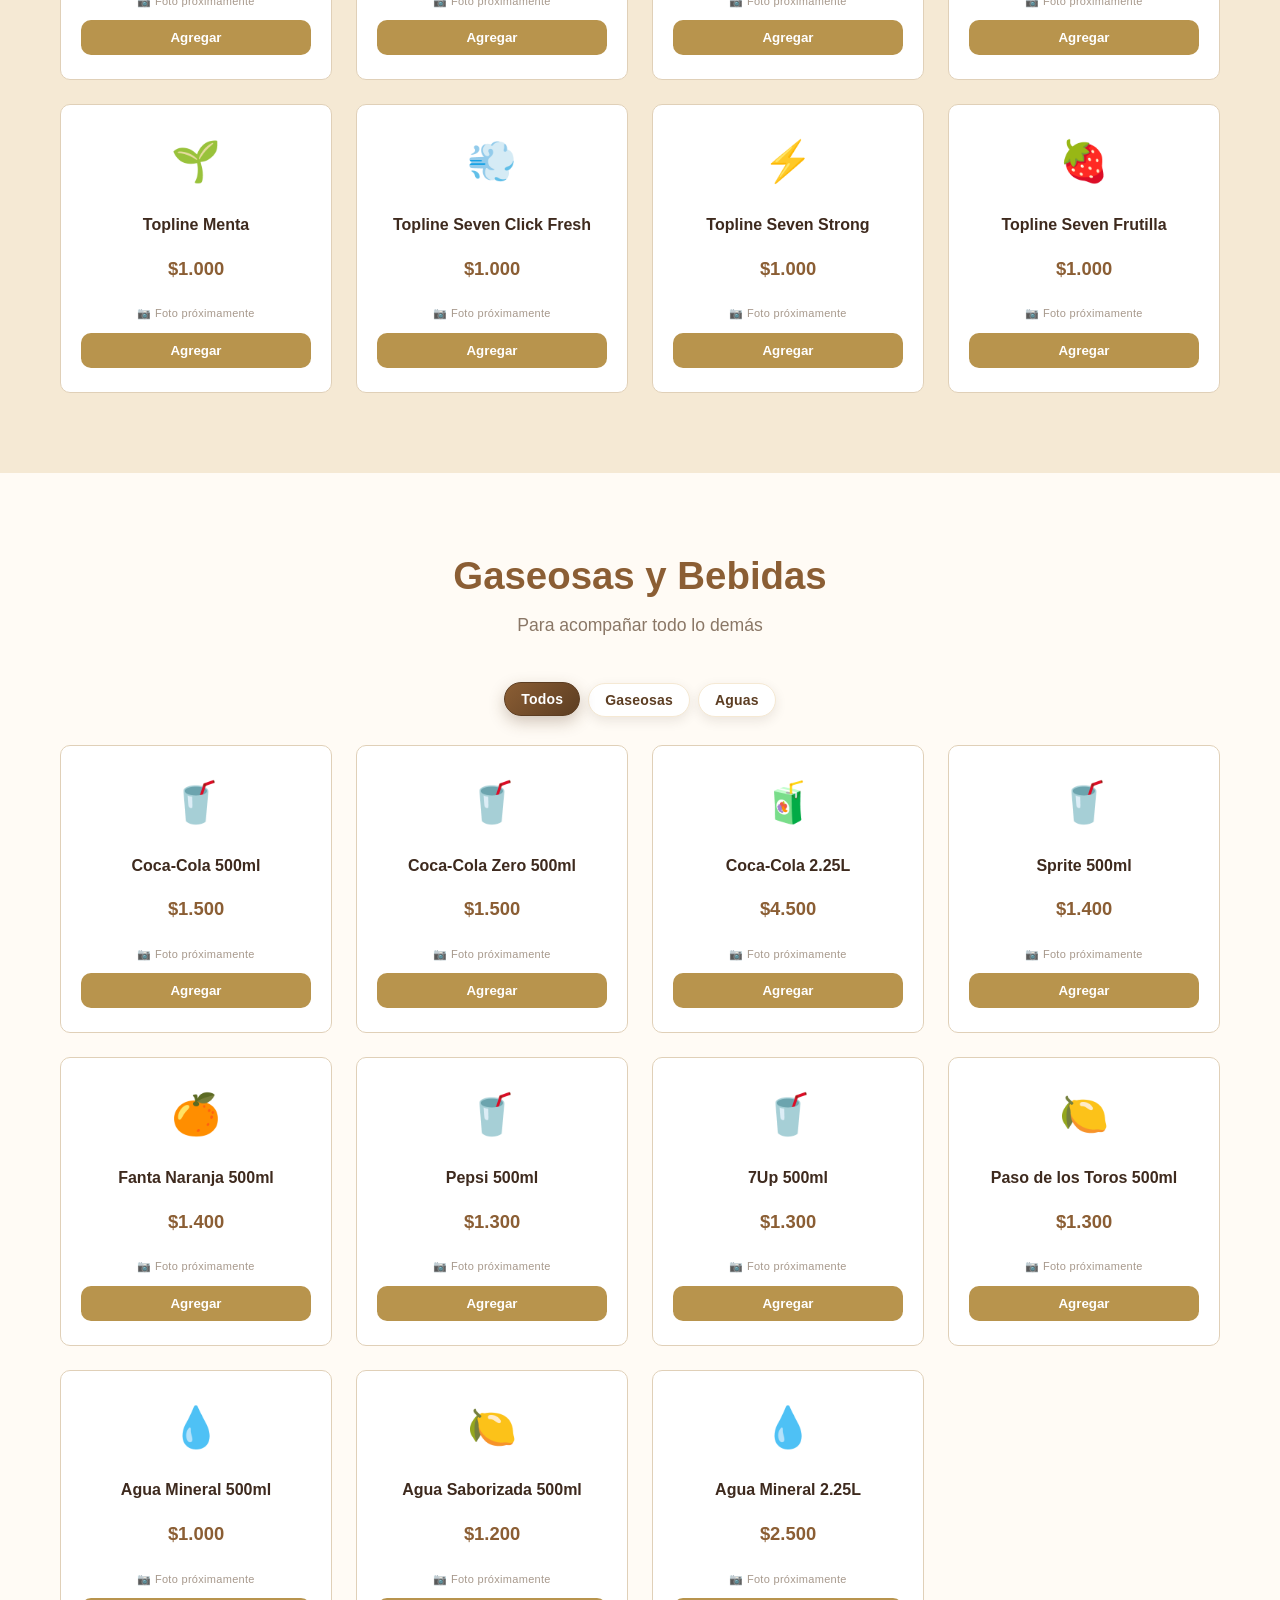
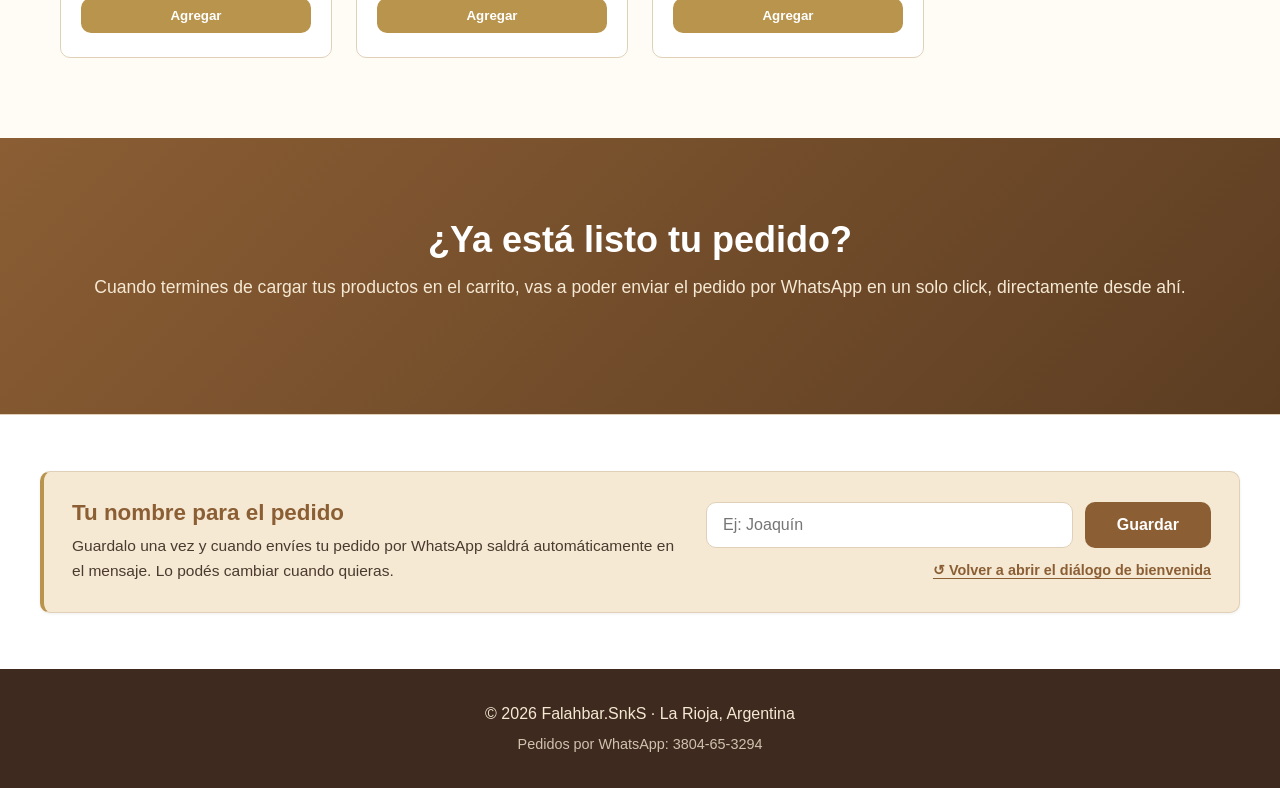
==== commit 4ed248f7: "BIG UPPDATE agregue el carrito con la ubicacion de google maps, ademas creo que corregi el apartado " ====
--- a/index.html
+++ b/index.html
@@ -102,7 +102,10 @@
     <section class="products products-alt" id="snacks">
         <div class="container">
             <h2 class="section-title">Snacks</h2>
-            <p class="section-subtitle">Para los que aman lo salado</p>
+            <p class="section-subtitle">Caramelos, chicles y para picar entre horas</p>
+            <div class="filter-chips" id="snacksFilters" role="tablist" aria-label="Filtrar snacks">
+                <!-- Los chips se cargan desde script.js -->
+            </div>
             <div class="products-grid" id="snacksGrid">
                 <!-- Los productos se cargan desde script.js -->
             </div>
@@ -134,8 +137,8 @@
     <!-- CTA -->
     <section class="cta">
         <div class="container">
-            <h2>¿Listo para tu pedido?</h2>
-            <p>Agregá tus productos favoritos al carrito y hacé tu pedido por WhatsApp.</p>
+            <h2>¿Ya está listo tu pedido?</h2>
+            <p>Cuando termines de cargar tus productos en el carrito, vas a poder enviar el pedido por WhatsApp en un solo click, directamente desde ahí.</p>
         </div>
     </section>
 
@@ -190,9 +193,57 @@
             <div class="shipping-progress-bar" id="shippingProgressBar"></div>
         </div>
 
+        <div class="cart-scroll" id="cartScroll">
         <div class="cart-items" id="cartItems">
             <p class="cart-empty">Tu carrito está vacío.</p>
         </div>
+
+        <!-- DATOS DE ENTREGA -->
+        <section class="cart-delivery" id="cartDelivery" aria-labelledby="cartDeliveryTitle">
+            <h3 class="cart-delivery-title" id="cartDeliveryTitle">
+                <span aria-hidden="true">📍</span> Datos de entrega
+            </h3>
+            <p class="cart-delivery-hint">
+                Indicanos <strong>al menos uno</strong>: dirección escrita o tu ubicación.
+            </p>
+
+            <div class="cart-field">
+                <label for="cartAddressInput">Dirección</label>
+                <input type="text" id="cartAddressInput"
+                       placeholder="Calle y altura, barrio"
+                       autocomplete="street-address" maxlength="120">
+            </div>
+            <div class="cart-field">
+                <label for="cartReferenceInput">
+                    Referencia <span class="cart-field-hint">(opcional)</span>
+                </label>
+                <input type="text" id="cartReferenceInput"
+                       placeholder="Ej: casa con portón blanco, entre tal y tal"
+                       autocomplete="off" maxlength="160">
+            </div>
+
+            <button type="button" class="btn btn-geo" id="useLocationBtn">
+                <span class="btn-geo-icon" aria-hidden="true">📍</span>
+                <span class="btn-geo-label">Usar mi ubicación</span>
+                <span class="btn-geo-spinner" aria-hidden="true"></span>
+            </button>
+
+            <p class="cart-geo-status" id="cartGeoStatus" aria-live="polite"></p>
+
+            <div class="cart-geo-card" id="cartGeoCard" hidden>
+                <div class="cart-geo-card-icon" aria-hidden="true">✅</div>
+                <div class="cart-geo-card-body">
+                    <strong>Ubicación capturada</strong>
+                    <span class="cart-geo-coords" id="cartGeoCoords"></span>
+                    <a href="#" class="cart-geo-link" id="cartGeoLink"
+                       target="_blank" rel="noopener">Ver en Google Maps →</a>
+                </div>
+                <button type="button" class="cart-geo-clear" id="cartGeoClear"
+                        aria-label="Quitar ubicación">×</button>
+            </div>
+        </section>
+        </div><!-- /.cart-scroll -->
+
         <div class="cart-footer">
             <div class="cart-total">
                 <span>Total:</span>
--- a/styles-extra.css
+++ b/styles-extra.css
@@ -665,6 +665,10 @@
     border: 1px solid var(--fx-gold) !important;
     color: var(--fx-white) !important;
     font-weight: 700;
+    max-width: min(86vw, 320px);
+    overflow: hidden;
+    white-space: nowrap;
+    text-overflow: ellipsis;
 }
 
 .reel-cta:hover {
@@ -766,3 +770,317 @@
     border: 1px solid rgba(200, 161, 104, 0.5) !important;
     color: var(--fx-cream) !important;
 }
+
+/* Pulso dorado cuando el botón 🛒 del reel agrega un producto al carrito */
+.reel-action--added {
+    animation: fx-reel-add-pulse 0.7s ease;
+}
+
+@keyframes fx-reel-add-pulse {
+    0%   { transform: scale(1);    background-color: var(--fx-gold) !important; }
+    40%  { transform: scale(1.16); background-color: #e8c887 !important; }
+    100% { transform: scale(1);    background-color: rgba(60, 42, 27, 0.55) !important; }
+}
+
+/* =====================================================
+ * CARRITO - DATOS DE ENTREGA (dirección + ubicación)
+ * Bloque que va entre la lista de productos y el footer.
+ * ===================================================== */
+/* Wrapper scrolleable que une la lista de productos + datos de entrega
+   en un mismo flujo, así el usuario puede deslizar y ver todo de corrido. */
+.cart-scroll {
+    flex: 1;
+    min-height: 0;            /* clave para que el flex hijo pueda achicar y scrollear */
+    overflow-y: auto;
+    -webkit-overflow-scrolling: touch;
+    display: flex;
+    flex-direction: column;
+}
+
+/* Anulo el scroll propio de cart-items: ahora forma parte de .cart-scroll */
+.cart-scroll > .cart-items {
+    flex: 0 0 auto;
+    overflow: visible;
+}
+
+.cart-delivery {
+    padding: 18px 24px 18px;
+    border-top: 1px solid var(--fx-beige);
+    background: linear-gradient(180deg, rgba(255, 251, 245, 0) 0%, rgba(245, 233, 212, 0.55) 100%);
+    flex: 0 0 auto;
+}
+
+.cart-delivery-title {
+    margin: 0 0 4px;
+    font-size: 16px;
+    font-weight: 700;
+    color: var(--fx-brown-dk);
+    display: flex;
+    align-items: center;
+    gap: 6px;
+    letter-spacing: 0.2px;
+}
+
+.cart-delivery-hint {
+    margin: 0 0 14px;
+    font-size: 13px;
+    color: var(--fx-text-mut);
+    line-height: 1.4;
+}
+
+.cart-delivery-hint strong {
+    color: var(--fx-brown-dk);
+    font-weight: 700;
+}
+
+.cart-field {
+    display: flex;
+    flex-direction: column;
+    gap: 6px;
+    margin-bottom: 12px;
+}
+
+.cart-field label {
+    font-size: 12px;
+    font-weight: 700;
+    color: var(--fx-brown-dk);
+    letter-spacing: 0.4px;
+    text-transform: uppercase;
+}
+
+.cart-field-hint {
+    font-weight: 500;
+    font-size: 11px;
+    color: var(--fx-text-mut);
+    text-transform: none;
+    letter-spacing: 0;
+}
+
+.cart-field input {
+    width: 100%;
+    padding: 11px 14px;
+    border-radius: 12px;
+    border: 1.5px solid var(--fx-beige);
+    background: var(--fx-white);
+    font-family: inherit;
+    font-size: 14.5px;
+    color: var(--fx-text);
+    transition: border-color 0.2s ease, box-shadow 0.2s ease, background-color 0.2s ease;
+    outline: 0;
+}
+
+.cart-field input::placeholder {
+    color: var(--fx-text-mut);
+    opacity: 0.75;
+}
+
+.cart-field input:focus {
+    border-color: var(--fx-gold);
+    box-shadow: 0 0 0 3px rgba(200, 161, 104, 0.18);
+}
+
+.cart-field input.is-error {
+    border-color: var(--fx-error);
+    box-shadow: 0 0 0 3px rgba(192, 57, 43, 0.15);
+    animation: fx-input-shake 0.4s ease;
+}
+
+@keyframes fx-input-shake {
+    0%, 100% { transform: translateX(0); }
+    25%      { transform: translateX(-4px); }
+    50%      { transform: translateX(4px); }
+    75%      { transform: translateX(-2px); }
+}
+
+/* Botón "Usar mi ubicación" */
+.btn-geo {
+    display: inline-flex;
+    align-items: center;
+    justify-content: center;
+    gap: 8px;
+    width: 100%;
+    padding: 11px 16px;
+    margin-top: 4px;
+    border-radius: 999px;
+    border: 1.5px solid var(--fx-gold);
+    background: linear-gradient(135deg, var(--fx-cream), var(--fx-beige));
+    color: var(--fx-brown-dk);
+    font-family: inherit;
+    font-size: 14.5px;
+    font-weight: 700;
+    letter-spacing: 0.2px;
+    cursor: pointer;
+    transition: transform 0.2s ease, box-shadow 0.2s ease, background 0.2s ease, color 0.2s ease;
+    box-shadow: var(--fx-shadow-sm);
+}
+
+.btn-geo:hover:not(:disabled) {
+    transform: translateY(-1px);
+    background: linear-gradient(135deg, var(--fx-gold), #dcb877);
+    color: var(--fx-white);
+    box-shadow: 0 8px 20px rgba(200, 161, 104, 0.35);
+}
+
+.btn-geo:disabled {
+    opacity: 0.7;
+    cursor: progress;
+}
+
+/* Palpite cuando el usuario intenta enviar sin dirección ni ubicación */
+.btn-geo.is-pulsing {
+    animation: fx-geo-pulse 0.7s ease-in-out 3;
+    border-color: var(--fx-error);
+}
+
+@keyframes fx-geo-pulse {
+    0%, 100% {
+        transform: scale(1);
+        box-shadow:
+            0 0 0 0 rgba(192, 57, 43, 0.55),
+            var(--fx-shadow-sm);
+    }
+    50% {
+        transform: scale(1.04);
+        box-shadow:
+            0 0 0 12px rgba(192, 57, 43, 0),
+            0 8px 22px rgba(200, 161, 104, 0.45);
+    }
+}
+
+.btn-geo .btn-geo-icon {
+    font-size: 16px;
+}
+
+.btn-geo .btn-geo-spinner {
+    display: none;
+    width: 16px;
+    height: 16px;
+    border: 2px solid rgba(91, 61, 34, 0.25);
+    border-top-color: var(--fx-brown-dk);
+    border-radius: 50%;
+    animation: fx-spin 0.8s linear infinite;
+}
+
+.btn-geo.is-loading .btn-geo-icon { display: none; }
+.btn-geo.is-loading .btn-geo-spinner { display: inline-block; }
+.btn-geo.is-loading .btn-geo-label::after {
+    content: '…';
+}
+.btn-geo.is-loading .btn-geo-label {
+    /* Reemplazo "Usar mi ubicación" por "Buscando ubicación" mientras carga */
+    font-size: 0;
+}
+.btn-geo.is-loading .btn-geo-label::before {
+    content: 'Buscando ubicación';
+    font-size: 14.5px;
+}
+
+@keyframes fx-spin {
+    to { transform: rotate(360deg); }
+}
+
+/* Status del módulo de geolocalización */
+.cart-geo-status {
+    margin: 10px 0 0;
+    font-size: 13px;
+    line-height: 1.4;
+    min-height: 18px;
+    color: var(--fx-text-mut);
+}
+
+.cart-geo-status.is-info  { color: var(--fx-brown-dk); }
+.cart-geo-status.is-ok    { color: #1f7a3a; }
+.cart-geo-status.is-error { color: var(--fx-error); }
+
+/* Tarjeta de ubicación capturada */
+.cart-geo-card {
+    margin-top: 12px;
+    margin-bottom: 4px;
+    display: flex;
+    align-items: flex-start;
+    gap: 10px;
+    padding: 12px 12px 12px 14px;
+    border: 1.5px solid var(--fx-gold);
+    border-radius: var(--fx-radius);
+    background: linear-gradient(135deg, #fff8e8, #fbe6c5);
+    box-shadow: var(--fx-shadow-sm);
+    position: relative;
+    animation: fx-geo-pop 0.3s ease;
+}
+
+@keyframes fx-geo-pop {
+    from { opacity: 0; transform: translateY(6px); }
+    to   { opacity: 1; transform: translateY(0); }
+}
+
+.cart-geo-card[hidden] { display: none; }
+
+.cart-geo-card-icon {
+    font-size: 22px;
+    line-height: 1;
+    margin-top: 2px;
+    filter: drop-shadow(0 2px 4px rgba(91, 61, 34, 0.18));
+}
+
+.cart-geo-card-body {
+    flex: 1;
+    display: flex;
+    flex-direction: column;
+    gap: 3px;
+    min-width: 0;
+}
+
+.cart-geo-card-body strong {
+    color: var(--fx-brown-dk);
+    font-size: 14px;
+    font-weight: 700;
+}
+
+.cart-geo-coords {
+    font-size: 12px;
+    color: var(--fx-text-mut);
+    font-variant-numeric: tabular-nums;
+    word-break: break-all;
+}
+
+.cart-geo-link {
+    font-size: 13px;
+    font-weight: 700;
+    color: var(--fx-brown-dk);
+    text-decoration: none;
+    margin-top: 2px;
+    align-self: flex-start;
+}
+
+.cart-geo-link:hover {
+    text-decoration: underline;
+    color: var(--fx-brown);
+}
+
+.cart-geo-clear {
+    border: 0;
+    background: rgba(91, 61, 34, 0.12);
+    color: var(--fx-brown-dk);
+    width: 26px;
+    height: 26px;
+    border-radius: 50%;
+    font-size: 16px;
+    line-height: 1;
+    cursor: pointer;
+    display: grid;
+    place-items: center;
+    transition: background-color 0.2s ease, transform 0.2s ease, color 0.2s ease;
+    flex-shrink: 0;
+}
+
+.cart-geo-clear:hover {
+    background: var(--fx-error);
+    color: var(--fx-white);
+    transform: rotate(90deg);
+}
+
+@media (max-width: 380px) {
+    .cart-delivery {
+        padding: 14px 18px 4px;
+    }
+}
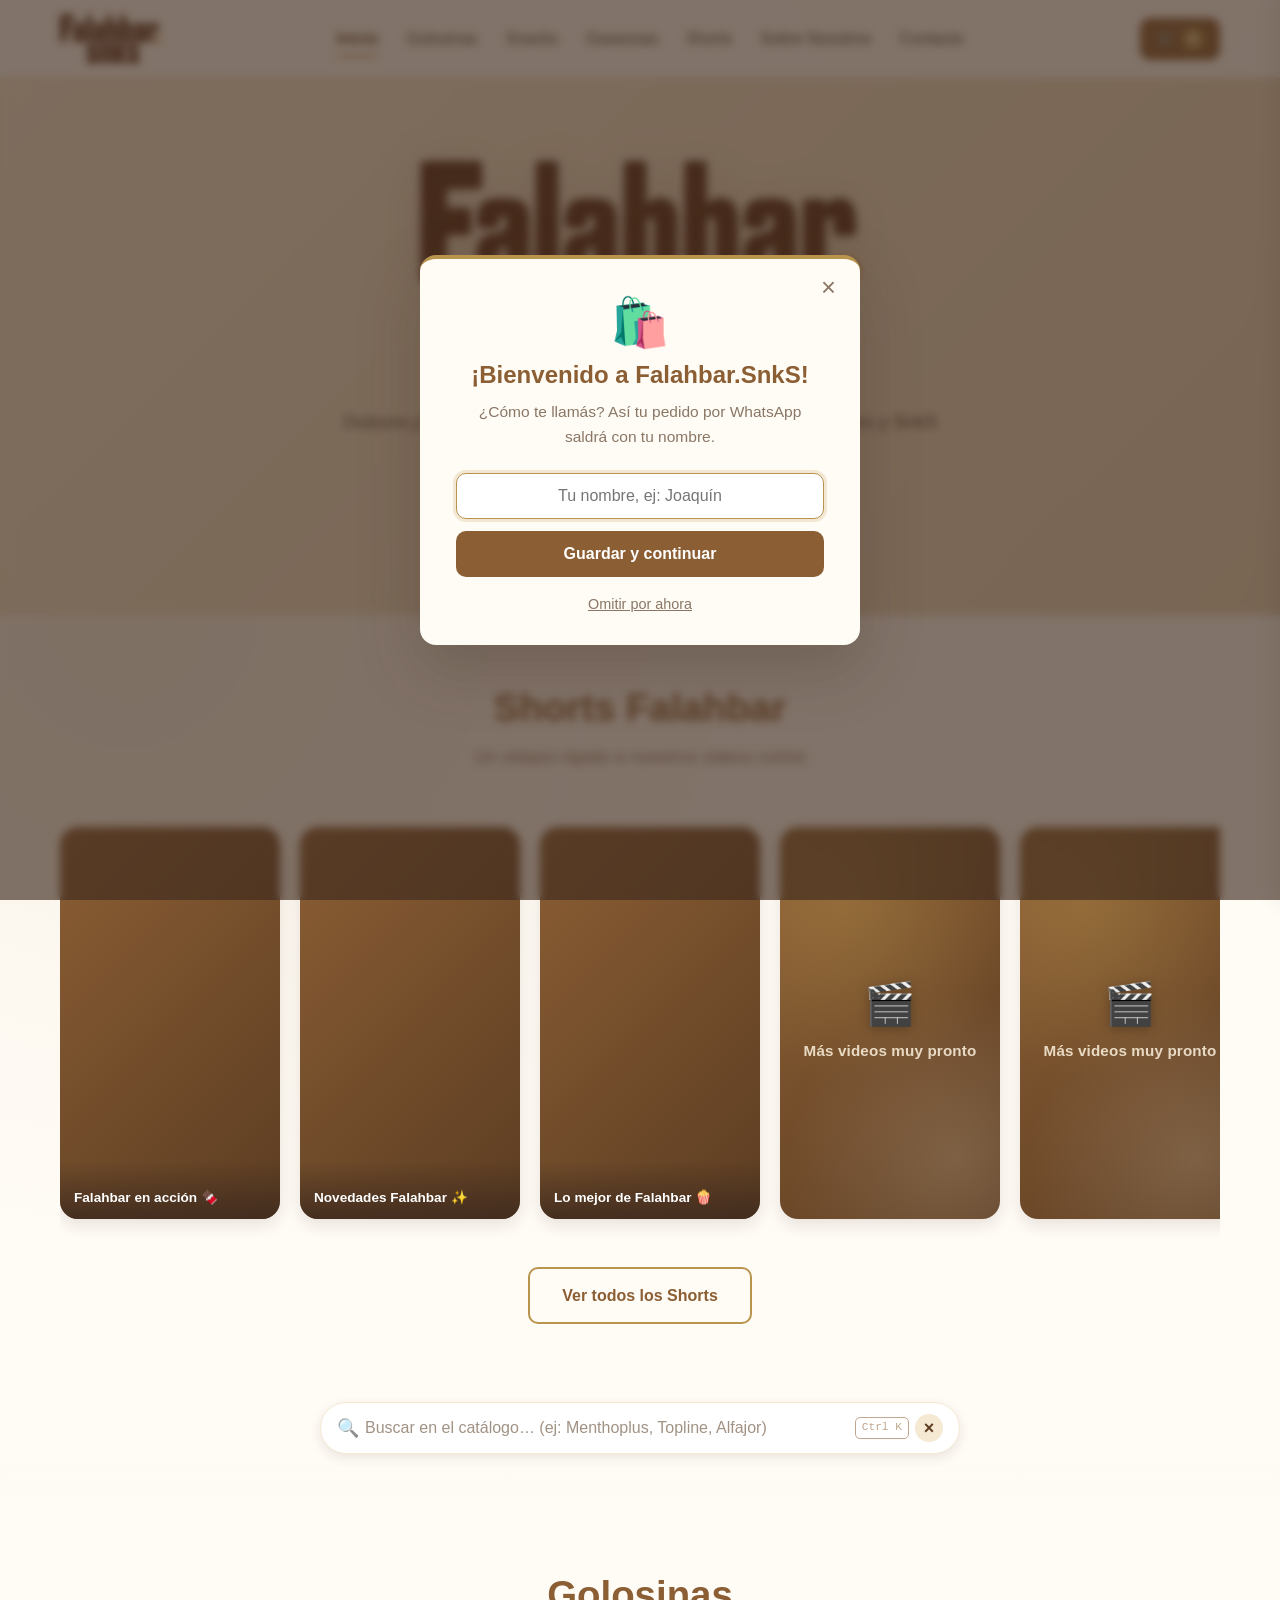
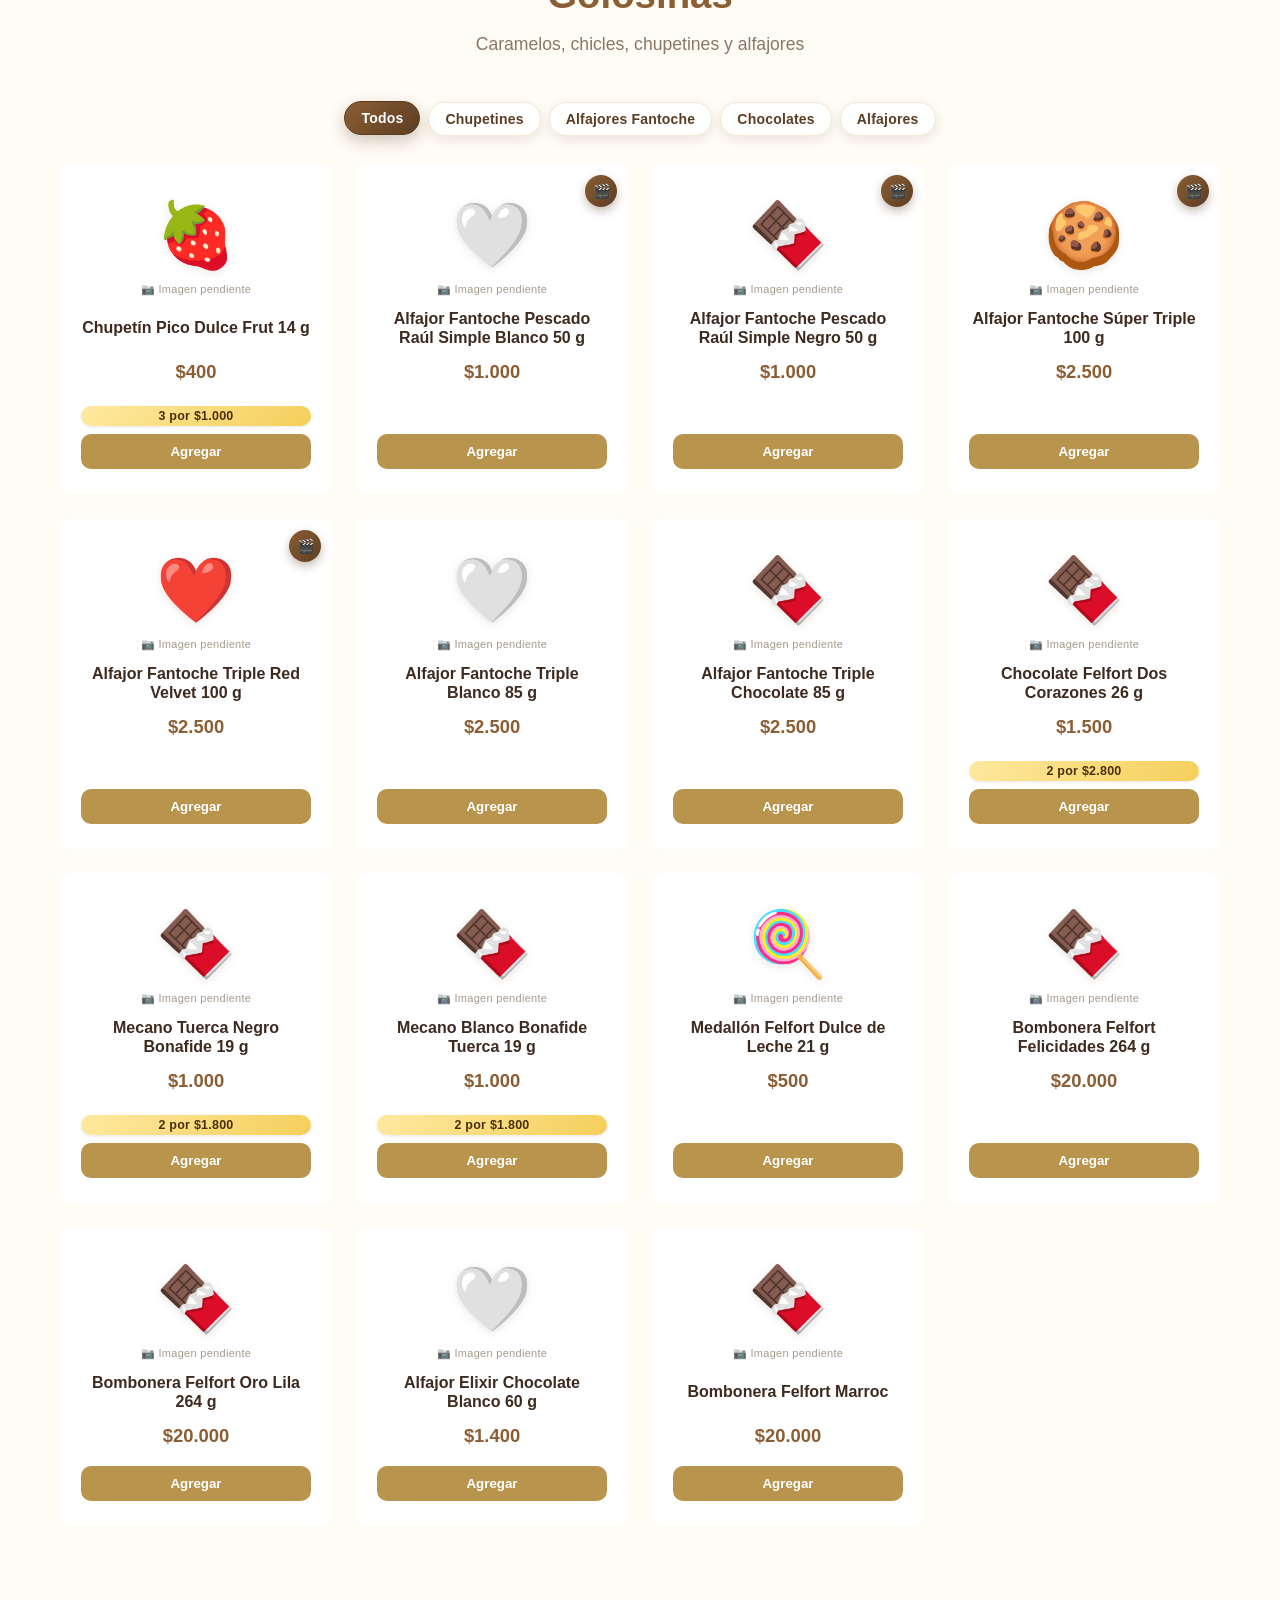
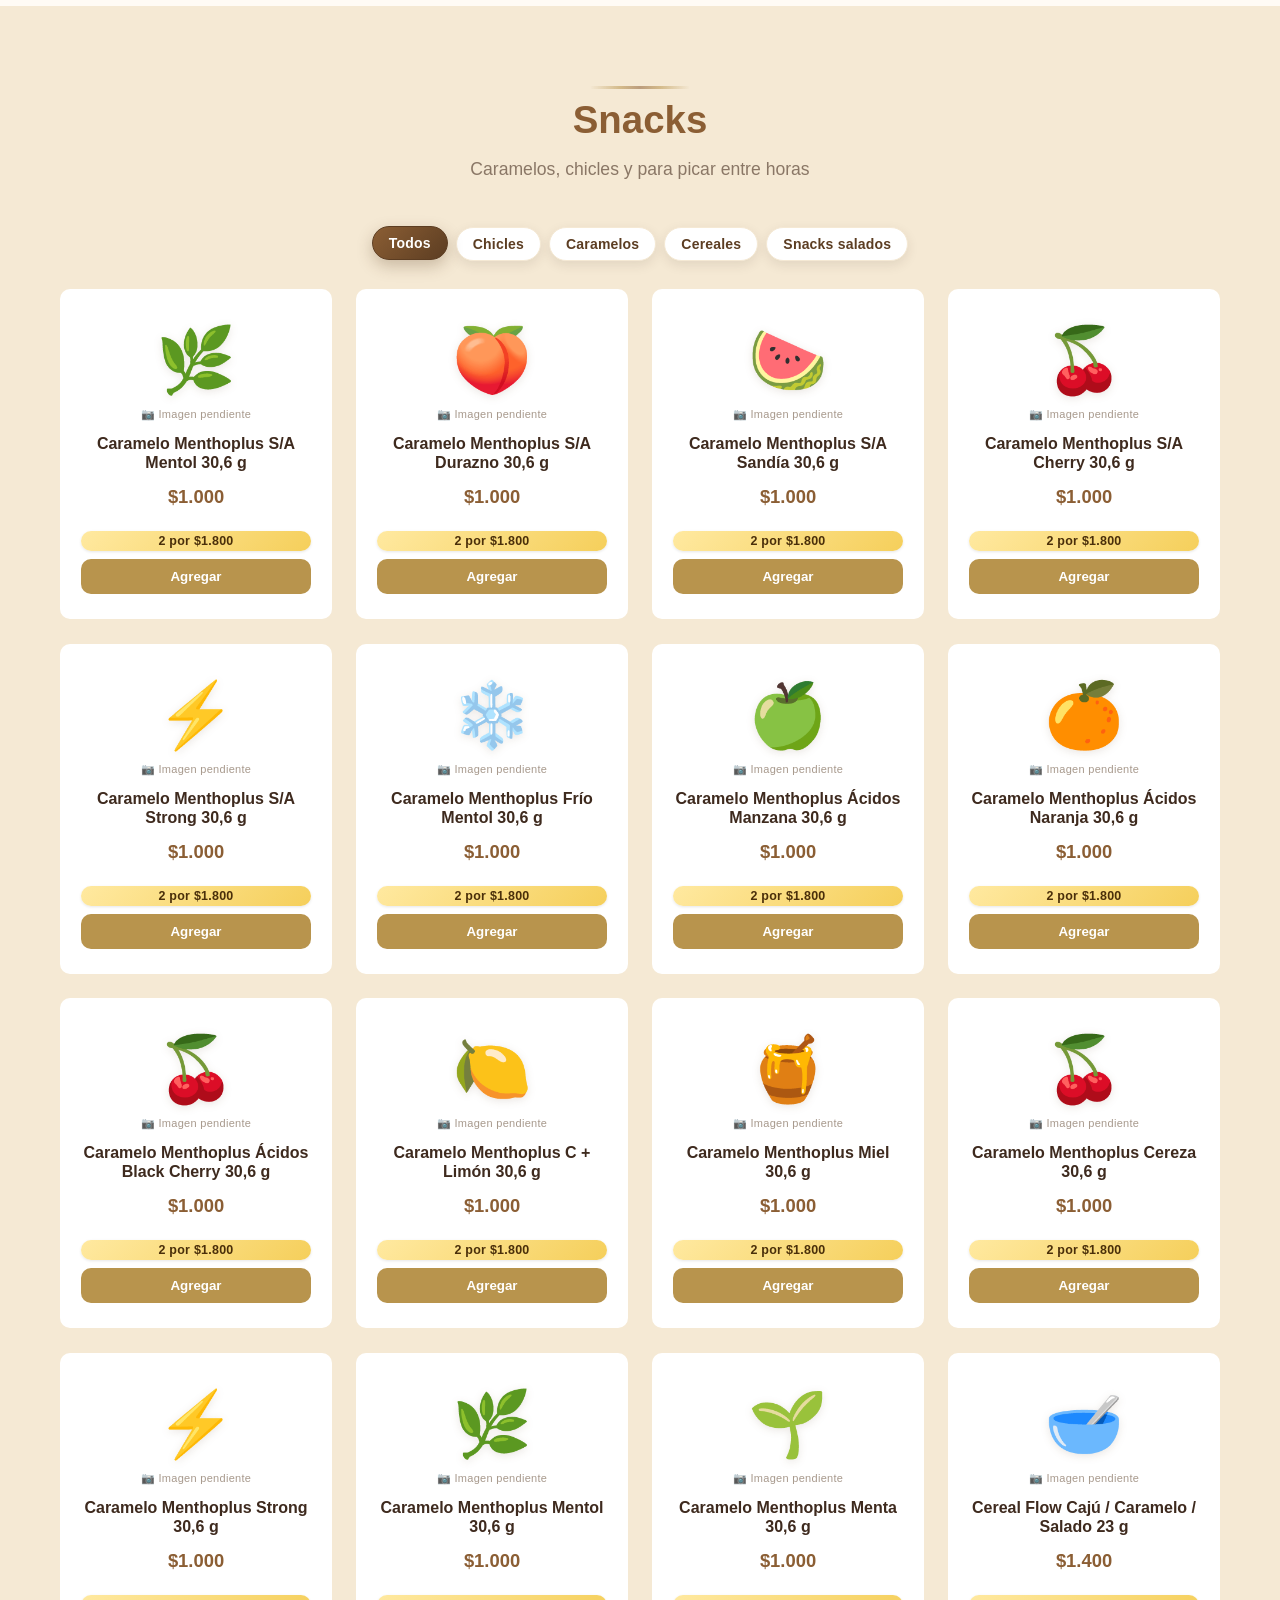
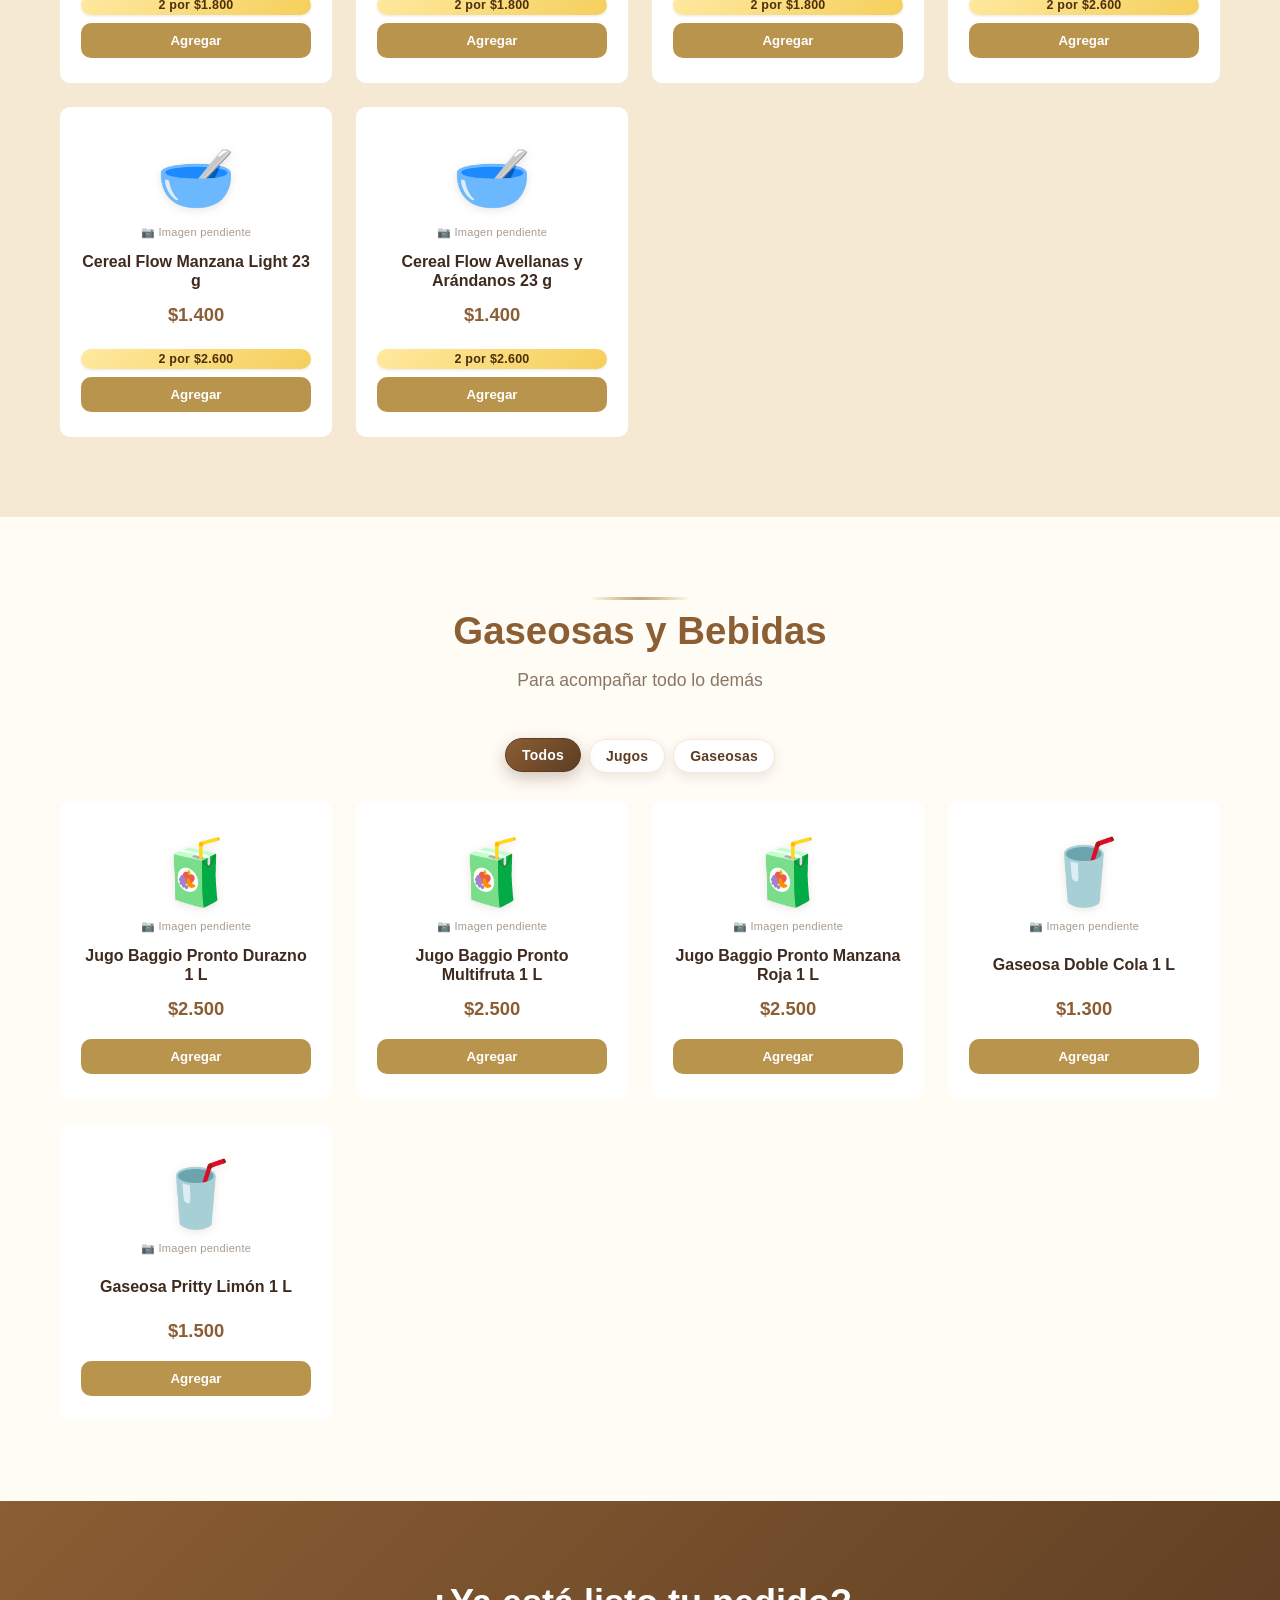
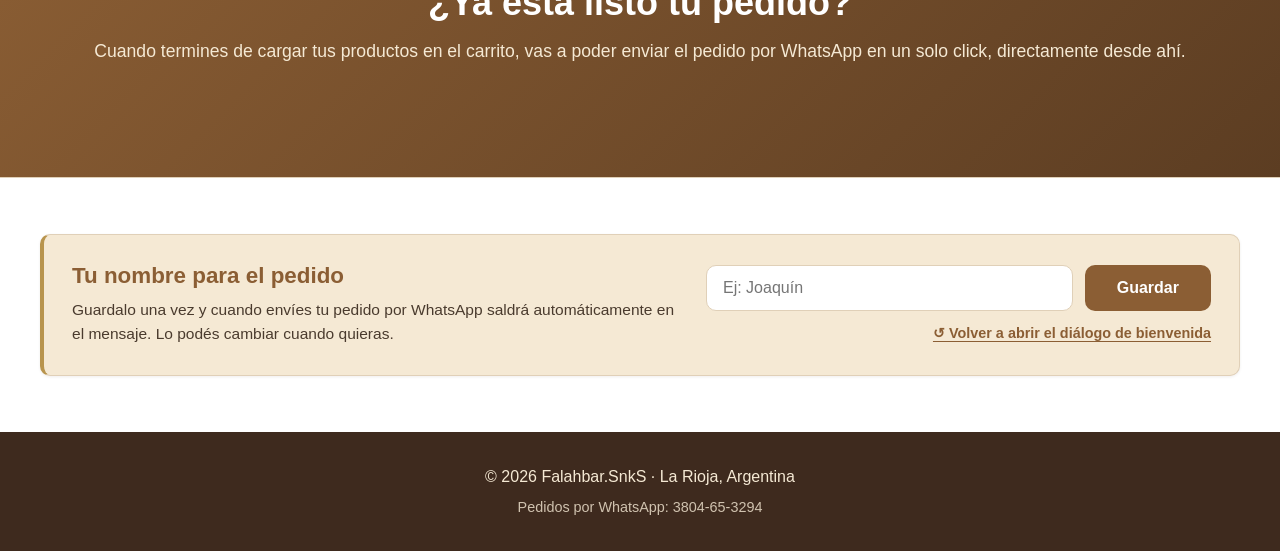
==== commit f9d17c64: "Add files via upload" ====
--- a/index.html
+++ b/index.html
@@ -7,6 +7,22 @@
     <meta name="theme-color" content="#8B5E34">
     <title>Falahbar.SnkS - Golosinas y SnkS</title>
     <link rel="icon" type="image/png" href="logo.png">
+    <link rel="apple-touch-icon" href="logo.png">
+    <link rel="manifest" href="manifest.webmanifest">
+
+    <!-- Open Graph: vista previa cuando se comparte en WhatsApp / Facebook -->
+    <meta property="og:type" content="website">
+    <meta property="og:title" content="Falahbar.SnkS - Golosinas y snacks a domicilio en La Rioja">
+    <meta property="og:description" content="Golosinas, chocolates y snacks salados con pedido por WhatsApp y envío en La Rioja Capital.">
+    <meta property="og:image" content="logo.png">
+    <meta property="og:locale" content="es_AR">
+    <meta name="twitter:card" content="summary_large_image">
+    <meta name="twitter:title" content="Falahbar.SnkS">
+    <meta name="twitter:description" content="Golosinas y snacks a domicilio. Pedidos por WhatsApp.">
+    <meta name="twitter:image" content="logo.png">
+
+    <!-- Preload de los datos críticos: el JSON empieza a bajar antes que el JS -->
+    <link rel="preload" href="data/productos.json" as="fetch" crossorigin="anonymous">
     <link rel="stylesheet" href="styles.css">
     <link rel="stylesheet" href="styles-extra.css">
 </head>
@@ -31,7 +47,7 @@
             </ul>
             <button class="cart-btn" id="cartBtn" aria-label="Abrir carrito">
                 <span aria-hidden="true">🛒</span>
-                <span class="cart-count" id="cartCount">0</span>
+                <span class="cart-count" id="cartCount" aria-live="polite" aria-label="Productos en el carrito">0</span>
             </button>
         </nav>
     </header>
@@ -204,11 +220,11 @@
                 <span aria-hidden="true">📍</span> Datos de entrega
             </h3>
             <p class="cart-delivery-hint">
-                Indicanos <strong>al menos uno</strong>: dirección escrita o tu ubicación.
+                Indicanos <strong>al menos uno</strong>: dirección de envío o tu ubicación actual.
             </p>
 
             <div class="cart-field">
-                <label for="cartAddressInput">Dirección</label>
+                <label for="cartAddressInput">Dirección de envío</label>
                 <input type="text" id="cartAddressInput"
                        placeholder="Calle y altura, barrio"
                        autocomplete="street-address" maxlength="120">
@@ -249,6 +265,7 @@
                 <span>Total:</span>
                 <strong id="cartTotal">$0</strong>
             </div>
+            <div class="cart-savings" id="cartSavings" hidden></div>
             <button class="btn btn-whatsapp" id="sendWhatsApp" disabled>
                 Enviar pedido por WhatsApp
             </button>
@@ -264,7 +281,7 @@
             <button class="product-modal-close" id="productModalClose" aria-label="Cerrar">×</button>
             <div class="product-modal-hero">
                 <div class="product-modal-emoji" id="productModalEmoji" aria-hidden="true">🍬</div>
-                <div class="product-modal-photo-placeholder">📷 Foto próximamente</div>
+                <div class="product-modal-photo-placeholder">📷 Imagen pendiente</div>
             </div>
             <div class="product-modal-body">
                 <span class="product-modal-group" id="productModalGroup"></span>
@@ -304,6 +321,9 @@
         </div>
     </div>
 
+    <!-- Catálogo + videos embebidos como fallback (para abrir el index sin servidor) -->
+    <script src="data/productos.js"></script>
+    <script src="data/videos.js"></script>
     <script src="script.js"></script>
 </body>
 </html>
--- a/styles-extra.css
+++ b/styles-extra.css
@@ -203,6 +203,36 @@
     outline-offset: 2px;
 }
 
+/* Pulso satisfactorio cuando se clickea un chip de filtro:
+   el botón "rebota" un pelín y emite un halo dorado que se expande. */
+.filter-chip.is-tapped {
+    animation: fx-chip-tap 0.38s cubic-bezier(0.2, 0.95, 0.25, 1.1);
+}
+
+@keyframes fx-chip-tap {
+    0% {
+        transform: translateY(-1px) scale(1);
+        box-shadow: 0 6px 16px rgba(91, 61, 34, 0.28),
+                    0 0 0 0 rgba(200, 161, 104, 0.65);
+    }
+    35% {
+        transform: translateY(-2px) scale(1.08);
+        box-shadow: 0 10px 22px rgba(91, 61, 34, 0.35),
+                    0 0 0 8px rgba(200, 161, 104, 0.25);
+    }
+    100% {
+        transform: translateY(-1px) scale(1);
+        box-shadow: 0 6px 16px rgba(91, 61, 34, 0.28),
+                    0 0 0 18px rgba(200, 161, 104, 0);
+    }
+}
+
+@media (prefers-reduced-motion: reduce) {
+    .filter-chip.is-tapped {
+        animation: none;
+    }
+}
+
 /* =========================================
  * SUBCATEGORÍAS
  * ========================================= */
@@ -336,8 +366,15 @@
     padding: 20px;
     opacity: 0;
     pointer-events: none;
-    transition: opacity 0.25s ease;
+    /* Apertura: el overlay aparece rápido (0.18s) para que ya esté pintado
+       cuando el modal empieza a crecer. Cierre: dura 0.32s, igual que el
+       cierre del modal, así desaparecen en sincronía. */
+    transition: opacity 0.32s ease;
     z-index: 1000;
+}
+
+.product-modal-overlay.active {
+    transition: opacity 0.18s ease;
 }
 
 .product-modal-overlay.active {
@@ -363,6 +400,56 @@
 .product-modal-overlay.active .product-modal {
     transform: scale(1) translateY(0);
     opacity: 1;
+}
+
+/* =========================================
+ * ANIMACIÓN ESTILO MAC: el modal "crece" desde la tarjeta clickeada
+ * Los CSS custom props --origin-tx / --origin-ty los setea el JS
+ * con la posición de la tarjeta relativa al centro de la pantalla.
+ *
+ * Apertura: bounce sutil con cubic-bezier overshoot (0.22, 1.12).
+ * Cierre:   ease-in punchy hacia el origen (curva is-closing).
+ * ========================================= */
+.product-modal.with-origin-anim {
+    transform: translate(var(--origin-tx, 0), var(--origin-ty, 0)) scale(0.18);
+    opacity: 0;
+    transform-origin: center center;
+    transition: transform 0.42s cubic-bezier(0.18, 0.95, 0.22, 1.12),
+                opacity 0.28s ease-out;
+    will-change: transform, opacity;
+}
+
+.product-modal-overlay.active .product-modal.with-origin-anim {
+    transform: translate(0, 0) scale(1);
+    opacity: 1;
+}
+
+/* Cierre: la "regresión" al origen usa otra curva (ease-in) para que
+   se sienta como tirar el modal hacia su lugar de origen, no como
+   un rebote inverso. Un toque más rápido que la apertura. */
+.product-modal.with-origin-anim.is-closing {
+    transition: transform 0.34s cubic-bezier(0.55, 0.05, 0.7, 0.2),
+                opacity 0.26s ease-in;
+}
+
+/* Cuando el modal NO tiene origin (abierto desde hash, sin click),
+   tiene su animación base: scale 0.92 → 1. Suavizamos el cierre
+   también para que sea consistente. */
+.product-modal.is-closing:not(.with-origin-anim) {
+    transition: transform 0.26s cubic-bezier(0.55, 0.05, 0.7, 0.2),
+                opacity 0.22s ease-in;
+}
+
+@media (prefers-reduced-motion: reduce) {
+    .product-modal,
+    .product-modal.with-origin-anim,
+    .product-modal.with-origin-anim.is-closing,
+    .product-modal.is-closing,
+    .product-modal-overlay.active .product-modal,
+    .product-modal-overlay.active .product-modal.with-origin-anim {
+        transition: opacity 0.18s ease !important;
+        transform: none !important;
+    }
 }
 
 .product-modal-close {
@@ -1084,3 +1171,1106 @@
         padding: 14px 18px 4px;
     }
 }
+
+/* =====================================================
+ * APARICIÓN ESCALONADA DE TARJETAS (stagger fade-in)
+ * Las tarjetas entran con un pequeño delay según su posición
+ * para crear ese efecto "cascada" suave al cargar la página
+ * o al volver a renderizar una grilla.
+ * ===================================================== */
+@keyframes fx-card-rise {
+    0% {
+        opacity: 0;
+        transform: translateY(18px) scale(0.98);
+        filter: blur(2px);
+    }
+    100% {
+        opacity: 1;
+        transform: translateY(0) scale(1);
+        filter: blur(0);
+    }
+}
+
+.products-grid > .product-card,
+.product-group-grid > .product-card {
+    opacity: 0;
+    animation: fx-card-rise 0.55s cubic-bezier(0.2, 0.9, 0.25, 1.05) forwards;
+    animation-delay: calc(var(--fx-card-index, 0) * 55ms);
+}
+
+/* Si el usuario tiene reduce-motion activado, las tarjetas
+   aparecen instantáneamente sin animación. */
+@media (prefers-reduced-motion: reduce) {
+    .products-grid > .product-card,
+    .product-group-grid > .product-card {
+        opacity: 1;
+        animation: none;
+    }
+}
+
+/* ---------------------------------------------------
+ * FILTRADO Y BÚSQUEDA: salida + reentrada con stagger
+ * --------------------------------------------------- */
+
+/* Salida: la tarjeta se desvanece, encoge y se desenfoca un toque.
+   Sigue ocupando lugar mientras dura la animación, así el grid
+   no "salta" feo. Corta para que la respuesta se sienta inmediata. */
+.product-card.is-rejecting {
+    pointer-events: none;
+    animation: fx-card-reject 0.14s ease forwards;
+}
+
+@keyframes fx-card-reject {
+    0% {
+        opacity: 1;
+        transform: scale(1) rotate(0);
+        filter: blur(0);
+    }
+    100% {
+        opacity: 0;
+        transform: scale(0.88) rotate(-1deg);
+        filter: blur(2px);
+    }
+}
+
+/* Reentrada: las visibles vuelven a aparecer con un stagger BREVE.
+   El delay arranca en 0 (la primera tarjeta entra ya), y se cortó
+   bastante respecto al render inicial (40ms → 20ms). */
+.product-card.is-restaging {
+    animation: fx-card-rise 0.36s cubic-bezier(0.2, 0.95, 0.25, 1.1) backwards;
+    animation-delay: calc(var(--fx-card-index, 0) * 20ms);
+}
+
+@media (prefers-reduced-motion: reduce) {
+    .product-card.is-rejecting,
+    .product-card.is-restaging {
+        animation: none;
+        opacity: 1;
+        transform: none;
+        filter: none;
+    }
+}
+
+/* =====================================================
+ * TOOLTIPS SOBRE LOS BOTONES DE ACCIÓN DE LOS REELS
+ * Hover/focus → aparece una etiqueta con la descripción.
+ * Mobile-friendly: en pantallas táctiles no hace hover, así
+ * que solo lo mostramos en :focus-visible.
+ * ===================================================== */
+.reel-action {
+    position: relative;
+}
+
+.reel-action[data-tooltip]::after {
+    content: attr(data-tooltip);
+    position: absolute;
+    right: calc(100% + 10px);
+    top: 50%;
+    transform: translateY(-50%) translateX(6px);
+    background: rgba(30, 20, 12, 0.92);
+    color: var(--fx-cream);
+    border: 1px solid rgba(200, 161, 104, 0.45);
+    padding: 6px 10px;
+    border-radius: 8px;
+    font-size: 12px;
+    font-weight: 600;
+    line-height: 1.2;
+    letter-spacing: 0.2px;
+    white-space: nowrap;
+    pointer-events: none;
+    opacity: 0;
+    transition: opacity 0.2s ease, transform 0.2s ease;
+    box-shadow: 0 6px 18px rgba(30, 20, 12, 0.35);
+    z-index: 10;
+}
+
+.reel-action[data-tooltip]::before {
+    content: '';
+    position: absolute;
+    right: calc(100% + 4px);
+    top: 50%;
+    transform: translateY(-50%);
+    border: 6px solid transparent;
+    border-left-color: rgba(30, 20, 12, 0.92);
+    pointer-events: none;
+    opacity: 0;
+    transition: opacity 0.2s ease;
+    z-index: 10;
+}
+
+@media (hover: hover) {
+    .reel-action[data-tooltip]:hover::after,
+    .reel-action[data-tooltip]:focus-visible::after {
+        opacity: 1;
+        transform: translateY(-50%) translateX(0);
+    }
+    .reel-action[data-tooltip]:hover::before,
+    .reel-action[data-tooltip]:focus-visible::before {
+        opacity: 1;
+    }
+}
+
+.reel-action[data-tooltip]:focus-visible::after {
+    opacity: 1;
+    transform: translateY(-50%) translateX(0);
+}
+
+.reel-action[data-tooltip]:focus-visible::before {
+    opacity: 1;
+}
+
+@media (prefers-reduced-motion: reduce) {
+    .reel-action[data-tooltip]::after,
+    .reel-action[data-tooltip]::before {
+        transition: opacity 0.1s linear;
+    }
+}
+
+/* =====================================================
+ * SCROLL OFFSET PARA ANCLAS BAJO HEADER STICKY
+ * Hace que al saltar a #golosinas, #snacks, etc. la sección
+ * no quede tapada por el header.
+ * ===================================================== */
+section[id] {
+    scroll-margin-top: 88px;
+}
+
+@media (max-width: 768px) {
+    section[id] {
+        scroll-margin-top: 72px;
+    }
+}
+
+/* =====================================================
+ * FOCUS VISIBLE DE BOTONES Y LINKS GENERALES
+ * Outline cálido coherente con la paleta para accesibilidad.
+ * ===================================================== */
+.btn-primary:focus-visible,
+.btn-secondary:focus-visible,
+.add-to-cart:focus-visible,
+.cart-btn:focus-visible,
+.nav-links a:focus-visible {
+    outline: 3px solid var(--fx-gold);
+    outline-offset: 3px;
+    border-radius: 8px;
+}
+
+/* =====================================================
+ * RIPPLE / PRESS-FEEDBACK SUAVE EN BOTONES
+ * Al apretar un CTA o "Agregar", baja un pelín y rebota.
+ * ===================================================== */
+.btn-primary:active,
+.btn-secondary:active,
+.add-to-cart:active,
+.product-modal-add:active,
+.btn-geo:active:not(:disabled) {
+    transform: translateY(1px) scale(0.98);
+    transition: transform 0.05s linear;
+}
+
+/* =====================================================
+ * NAV ACTIVE — refuerzo visual cuando el observer lo marca
+ * (la regla base ya existe en styles.css; acá la potenciamos
+ * para que se note bien que estás en esa sección).
+ * ===================================================== */
+.nav-links a.active {
+    color: var(--fx-brown-dk) !important;
+    font-weight: 700;
+}
+
+/* =====================================================
+ * SUAVIZADO GLOBAL DE SCROLL
+ * (anclas internas dentro de la misma página)
+ * ===================================================== */
+html {
+    scroll-behavior: smooth;
+}
+
+@media (prefers-reduced-motion: reduce) {
+    html {
+        scroll-behavior: auto;
+    }
+}
+
+/* =====================================================
+ * APERTURA DEL CARRITO (refuerzo visual)
+ * Si styles.css ya tiene transición, esta queda sutil arriba
+ * para sentirse como un panel "deslizándose" con un toque
+ * cálido (sombra dorada al entrar).
+ * ===================================================== */
+.cart {
+    transition: transform 0.32s cubic-bezier(0.2, 0.9, 0.25, 1.05),
+                box-shadow 0.32s ease;
+}
+
+.cart.active,
+.cart.is-open {
+    box-shadow: -20px 0 60px rgba(60, 42, 27, 0.28),
+                -2px 0 0 rgba(200, 161, 104, 0.35);
+}
+
+.cart-overlay {
+    transition: opacity 0.28s ease;
+}
+
+@media (prefers-reduced-motion: reduce) {
+    .cart {
+        transition: opacity 0.18s linear;
+    }
+    .cart-overlay {
+        transition: opacity 0.18s linear;
+    }
+}
+
+/* =====================================================
+ * APARICIÓN SUAVE DEL HERO AL CARGAR LA HOME
+ * Una pequeña entrada cálida al primer render: el logo y
+ * los botones del hero "respiran" para arriba.
+ * ===================================================== */
+@keyframes fx-hero-in {
+    0% { opacity: 0; transform: translateY(14px); }
+    100% { opacity: 1; transform: translateY(0); }
+}
+
+.hero-logo,
+.hero-subtitle,
+.hero-buttons {
+    animation: fx-hero-in 0.7s cubic-bezier(0.2, 0.9, 0.25, 1.05) backwards;
+}
+
+.hero-subtitle  { animation-delay: 0.08s; }
+.hero-buttons   { animation-delay: 0.16s; }
+
+@media (prefers-reduced-motion: reduce) {
+    .hero-logo,
+    .hero-subtitle,
+    .hero-buttons {
+        animation: none;
+    }
+}
+
+/* =====================================================
+ * APARICIÓN DEL TÍTULO DE CADA SECCIÓN AL ENTRAR EN VIEW
+ * (sutil, no invasivo). Se aplica a section-title y section-subtitle.
+ * ===================================================== */
+.section-title,
+.section-subtitle {
+    transition: opacity 0.5s ease, transform 0.5s ease;
+}
+
+/* =====================================================
+ * BUMP ANIMADO DEL CONTADOR DEL CARRITO
+ * Cuando agregás un producto, el badge "explota" un toque.
+ * ===================================================== */
+.cart-count.is-bumped {
+    animation: fx-cart-count-pop 0.46s cubic-bezier(0.2, 0.95, 0.25, 1.18);
+}
+
+@keyframes fx-cart-count-pop {
+    0%   { transform: scale(1);    background-color: var(--fx-gold, #c8a168); }
+    35%  { transform: scale(1.45); background-color: #f0c87a; }
+    70%  { transform: scale(0.92); }
+    100% { transform: scale(1); }
+}
+
+@media (prefers-reduced-motion: reduce) {
+    .cart-count.is-bumped {
+        animation: none;
+    }
+}
+
+/* =====================================================
+ * MEJORAS ESTÉTICAS GLOBALES
+ * Toques cálidos sutiles que dan sensación de "marca premium"
+ * sin romper la legibilidad ni la performance.
+ * ===================================================== */
+
+/* Fondo sutilísimo del body: gradiente cálido casi imperceptible.
+   Le da profundidad sin distraer del contenido. */
+body:not(.body-reels) {
+    background:
+        radial-gradient(ellipse at 80% -10%, rgba(200, 161, 104, 0.08), transparent 55%),
+        radial-gradient(ellipse at 0% 100%, rgba(184, 148, 77, 0.06), transparent 50%),
+        var(--fx-cream);
+    background-attachment: fixed;
+}
+
+/* Botón primario con shimmer: brillo dorado que cruza al hover. */
+.btn-primary {
+    position: relative;
+    overflow: hidden;
+    isolation: isolate;
+}
+
+.btn-primary::before {
+    content: '';
+    position: absolute;
+    top: 0;
+    left: -120%;
+    width: 80%;
+    height: 100%;
+    background: linear-gradient(
+        110deg,
+        transparent 0%,
+        rgba(255, 255, 255, 0.35) 50%,
+        transparent 100%
+    );
+    transition: left 0.6s cubic-bezier(0.2, 0.9, 0.25, 1);
+    pointer-events: none;
+    z-index: -1;
+}
+
+.btn-primary:hover::before {
+    left: 130%;
+}
+
+@media (prefers-reduced-motion: reduce) {
+    .btn-primary::before {
+        display: none;
+    }
+}
+
+/* Tarjeta de producto: hover más cálido (con borde dorado fantasma).
+   Y un glow sutil que aparece. */
+.product-card {
+    border: 1.5px solid transparent;
+    transition: transform 0.25s ease,
+                box-shadow 0.25s ease,
+                border-color 0.25s ease;
+}
+
+.product-card:hover {
+    border-color: rgba(200, 161, 104, 0.35);
+    box-shadow:
+        0 14px 32px rgba(60, 42, 27, 0.16),
+        0 0 0 1px rgba(200, 161, 104, 0.15);
+}
+
+/* Empty cart: el icono respira sutilmente. */
+.cart-empty {
+    animation: fx-empty-breathe 3.4s ease-in-out infinite;
+}
+
+@keyframes fx-empty-breathe {
+    0%, 100% { opacity: 0.7; transform: translateY(0); }
+    50%      { opacity: 1;   transform: translateY(-2px); }
+}
+
+@media (prefers-reduced-motion: reduce) {
+    .cart-empty {
+        animation: none;
+    }
+}
+
+/* Curva del cart slide-in más fachera (cubic-bezier con overshoot suave) */
+.cart {
+    transition: transform 0.38s cubic-bezier(0.2, 0.9, 0.25, 1.08),
+                box-shadow 0.38s ease !important;
+}
+
+@media (prefers-reduced-motion: reduce) {
+    .cart {
+        transition: opacity 0.18s linear !important;
+    }
+}
+
+/* Items del carrito con leve highlight al hover */
+.cart-item {
+    transition: background-color 0.2s ease;
+    border-radius: 8px;
+    margin: 0 -8px;
+    padding-left: 8px !important;
+    padding-right: 8px !important;
+}
+
+.cart-item:hover {
+    background-color: rgba(233, 221, 199, 0.35);
+}
+
+/* =====================================================
+ * MEJORAS MOBILE
+ * Específicas para pantallas chicas: targets, spacing, scroll.
+ * ===================================================== */
+
+/* MUY chico (≤ 480px): el modal de producto ocupa más pantalla */
+@media (max-width: 480px) {
+    .product-modal-overlay {
+        padding: 12px;
+    }
+
+    .product-modal {
+        border-radius: 16px;
+    }
+
+    .product-modal-hero {
+        padding: 36px 18px 22px;
+    }
+
+    .product-modal-body {
+        padding: 18px 18px 22px;
+    }
+
+    .product-modal-actions {
+        flex-direction: column-reverse;
+        align-items: stretch;
+    }
+
+    .product-modal-qty {
+        align-self: center;
+    }
+
+    .product-modal-add {
+        width: 100%;
+        min-width: 0;
+    }
+}
+
+/* Filter chips en mobile: scroll horizontal con snap, tipo iOS.
+   Cuando hay muchas subcategorías, en lugar de hacer wrap fea
+   se desliza horizontal con snap a cada chip. */
+@media (max-width: 600px) {
+    .filter-chips {
+        flex-wrap: nowrap;
+        overflow-x: auto;
+        overflow-y: hidden;
+        scroll-snap-type: x mandatory;
+        -webkit-overflow-scrolling: touch;
+        justify-content: flex-start;
+        padding: 4px 16px 10px;
+        margin-left: -16px;
+        margin-right: -16px;
+        scrollbar-width: none;
+        gap: 6px;
+    }
+
+    .filter-chips::-webkit-scrollbar {
+        display: none;
+    }
+
+    .filter-chip {
+        flex: 0 0 auto;
+        scroll-snap-align: start;
+        font-size: 13px;
+        padding: 7px 14px;
+    }
+
+    /* Indicador sutil de que hay más a la derecha: gradiente fade */
+    .filter-chips::after {
+        content: '';
+        position: sticky;
+        right: 0;
+        flex: 0 0 16px;
+        height: 100%;
+        pointer-events: none;
+        background: linear-gradient(to left, var(--fx-cream), transparent);
+    }
+}
+
+/* Search section sticky: ajustar offset en mobile (header más bajo) */
+@media (max-width: 900px) {
+    .search-section {
+        top: 56px;
+    }
+}
+
+@media (max-width: 500px) {
+    .search-section {
+        top: 50px;
+        padding: 16px 0 4px;
+    }
+
+    .search-box {
+        padding: 4px 12px 4px 38px;
+    }
+
+    .search-icon {
+        left: 12px;
+        font-size: 16px;
+    }
+
+    .search-input {
+        font-size: 15px;
+        padding: 8px 0;
+    }
+}
+
+/* Hero buttons en mobile: stack vertical con buen spacing */
+@media (max-width: 500px) {
+    .hero-buttons {
+        flex-direction: column;
+        gap: 12px;
+        width: 100%;
+        max-width: 280px;
+        margin-inline: auto;
+    }
+
+    .hero-buttons .btn {
+        width: 100%;
+    }
+}
+
+/* Cart en pantallas muy chicas: full width sin sombra extra */
+@media (max-width: 380px) {
+    .cart {
+        max-width: 100%;
+    }
+}
+
+/* Los tooltips de los reels: en mobile chico, posicionarlos arriba en
+   lugar de a la izquierda, para que no se salgan del viewport. */
+@media (max-width: 420px) {
+    .reel-action[data-tooltip]::after {
+        right: auto;
+        left: 50%;
+        top: auto;
+        bottom: calc(100% + 10px);
+        transform: translateX(-50%) translateY(6px);
+    }
+    .reel-action[data-tooltip]:focus-visible::after {
+        transform: translateX(-50%) translateY(0);
+    }
+    .reel-action[data-tooltip]::before {
+        right: auto;
+        left: 50%;
+        top: auto;
+        bottom: calc(100% + 4px);
+        transform: translateX(-50%);
+        border-left-color: transparent;
+        border-top-color: rgba(30, 20, 12, 0.92);
+    }
+}
+
+/* Touch targets mínimos en cart (los +/- deben ser comodos) */
+@media (max-width: 500px) {
+    .cart .qty-btn {
+        min-width: 32px;
+        min-height: 32px;
+    }
+
+    .cart-delivery .btn-geo {
+        padding: 12px 16px;
+        font-size: 15px;
+    }
+}
+
+/* En grilla muy chica, mantener al menos 2 columnas y tarjetas comodas */
+@media (max-width: 380px) {
+    .products-grid {
+        grid-template-columns: repeat(2, 1fr) !important;
+        gap: 12px !important;
+    }
+
+    .product-card {
+        padding: 14px 10px !important;
+    }
+
+    .product-card h3 {
+        font-size: 0.88rem !important;
+    }
+
+    .product-emoji {
+        font-size: 2rem !important;
+    }
+}
+
+/* =====================================================
+ * SECTION DIVIDERS sutiles entre secciones de productos
+ * Una pincelada dorada decorativa entre Golosinas/Snacks/Gaseosas.
+ * ===================================================== */
+.products + .products::before,
+.products + .products-alt::before,
+.products-alt + .products::before {
+    content: '';
+    display: block;
+    width: 100px;
+    height: 3px;
+    margin: 0 auto 8px;
+    background: linear-gradient(90deg,
+        transparent,
+        var(--fx-gold) 30%,
+        var(--fx-brown) 50%,
+        var(--fx-gold) 70%,
+        transparent);
+    border-radius: 999px;
+    opacity: 0.55;
+}
+
+
+/* =====================================================
+ * IMAGEN REAL DEL PRODUCTO + FALLBACK A EMOJI
+ * Las tarjetas ya tenían un .product-emoji y un .product-photo-placeholder.
+ * Cuando hay imagen real, usamos .product-media (envuelve a la <img>) y
+ * mostramos el emoji chico en una esquina como "marca de agua".
+ * ===================================================== */
+.product-media {
+    position: relative;
+    width: 100%;
+    aspect-ratio: 1 / 1;
+    border-radius: 14px;
+    overflow: hidden;
+    background: linear-gradient(135deg,
+        rgba(212, 175, 55, 0.12),
+        rgba(139, 94, 52, 0.08));
+    margin-bottom: 8px;
+    display: flex;
+    align-items: center;
+    justify-content: center;
+}
+.product-img {
+    width: 100%;
+    height: 100%;
+    object-fit: cover;
+    display: block;
+    transition: transform 0.4s ease;
+}
+.product-card:hover .product-img {
+    transform: scale(1.05);
+}
+.product-emoji--inline {
+    position: absolute;
+    bottom: 6px;
+    right: 8px;
+    font-size: 1.4rem;
+    background: rgba(255, 255, 255, 0.85);
+    backdrop-filter: blur(4px);
+    width: 32px;
+    height: 32px;
+    border-radius: 50%;
+    display: flex;
+    align-items: center;
+    justify-content: center;
+    box-shadow: 0 2px 6px rgba(0,0,0,0.15);
+}
+
+/* Emoji grande cuando el producto NO tiene imagen subida (estado amistoso) */
+.product-emoji--big {
+    font-size: 4rem;
+    line-height: 1;
+    margin: 14px 0 8px;
+    text-align: center;
+    filter: drop-shadow(0 2px 4px rgba(80, 50, 20, 0.12));
+}
+
+/* Si la imagen falla, ocultamos el contenedor y mostramos el emoji clásico */
+.product-media--fallback {
+    display: none;
+}
+
+/* Precio "a consultar" cuando todavía no se cargó el valor real */
+.product-price--pending {
+    font-size: 0.95rem;
+    color: var(--fx-brown, #8B5E34);
+    opacity: 0.78;
+    font-style: italic;
+    font-weight: 600;
+}
+
+/* =====================================================
+ * BADGE DE PROMO / PACK
+ * Aparece debajo del precio en la tarjeta y en el modal,
+ * mostrando ofertas tipo "2 por $1200" o "Pack 9u: $10500".
+ * ===================================================== */
+.product-promo {
+    display: inline-block;
+    margin: 4px 0 8px;
+    padding: 3px 10px;
+    border: none;
+    border-radius: 999px;
+    font-size: 0.78rem;
+    font-weight: 700;
+    letter-spacing: 0.02em;
+    color: #4a2f0a;
+    background: linear-gradient(135deg, #ffe9a0, #f5cf5b);
+    box-shadow: 0 1px 3px rgba(0,0,0,0.10);
+    font-family: inherit;
+}
+.product-promo--btn {
+    cursor: pointer;
+    transition: transform 0.12s ease, box-shadow 0.12s ease, filter 0.12s ease;
+}
+.product-promo--btn:hover {
+    transform: translateY(-1px) scale(1.03);
+    box-shadow: 0 3px 8px rgba(212,175,55,0.45);
+    filter: brightness(1.05);
+}
+.product-promo--btn:active {
+    transform: translateY(0) scale(0.97);
+}
+.product-promo--btn:focus-visible {
+    outline: 2px solid #b8932f;
+    outline-offset: 2px;
+}
+
+/* Cartelito de ahorro debajo del total del carrito */
+.cart-savings {
+    margin-top: 4px;
+    text-align: right;
+    font-size: 0.82rem;
+    font-weight: 700;
+    color: #1f7a32;
+    letter-spacing: 0.01em;
+    animation: savingsFadeIn 0.32s ease-out;
+}
+.cart-savings[hidden] { display: none; }
+@keyframes savingsFadeIn {
+    from { opacity: 0; transform: translateY(-3px); }
+    to   { opacity: 1; transform: translateY(0); }
+}
+
+/* Subtotal del carrito: precio tachado + tag verde cuando se aplicó descuento de pack */
+.cart-item-strike {
+    margin-left: 6px;
+    color: #999;
+    font-size: 0.85em;
+    text-decoration: line-through;
+    font-weight: 500;
+}
+.cart-item-discount-tag {
+    display: inline-block;
+    margin-left: 6px;
+    padding: 1px 8px;
+    border-radius: 999px;
+    font-size: 0.72rem;
+    font-weight: 700;
+    color: #fff;
+    background: linear-gradient(135deg, #2ea043, #1f7a32);
+    letter-spacing: 0.02em;
+}
+.product-modal-promo {
+    display: inline-block;
+    margin: 6px 0 10px;
+    padding: 5px 14px;
+    border-radius: 999px;
+    font-size: 0.95rem;
+    font-weight: 700;
+    color: #4a2f0a;
+    background: linear-gradient(135deg, #ffe9a0, #f5cf5b);
+    box-shadow: 0 2px 6px rgba(0,0,0,0.12);
+}
+.product-modal-promo[hidden] { display: none; }
+
+/* =====================================================
+ * BADGE DE STOCK
+ * Aparece arriba a la izquierda de la tarjeta.
+ * ===================================================== */
+.stock-badge {
+    position: absolute;
+    top: 10px;
+    left: 10px;
+    z-index: 2;
+    font-size: 0.75rem;
+    font-weight: 700;
+    padding: 4px 10px;
+    border-radius: 999px;
+    letter-spacing: 0.02em;
+    box-shadow: 0 2px 6px rgba(0,0,0,0.18);
+}
+.stock-badge--out {
+    background: #c0392b;
+    color: #fff;
+}
+.stock-badge--low {
+    background: linear-gradient(135deg, var(--fx-gold, #d4af37), #b8932f);
+    color: #4a2f0a;
+}
+
+/* Tarjetas sin stock: opacas + cursor por defecto + filtro gris suave */
+.product-card.is-out-of-stock {
+    opacity: 0.72;
+    filter: saturate(0.72);
+    cursor: default;
+}
+.product-card.is-out-of-stock:hover {
+    transform: none !important;
+}
+.product-card.is-out-of-stock .add-to-cart {
+    background: #b0a39a !important;
+    color: #fff !important;
+    cursor: not-allowed;
+    pointer-events: none;
+}
+.product-card.is-out-of-stock .product-img {
+    transform: none !important;
+}
+
+/* =====================================================
+ * STOCK EN EL MODAL DE DETALLE
+ * ===================================================== */
+.product-modal-stock {
+    display: inline-block;
+    font-size: 0.85rem;
+    font-weight: 600;
+    padding: 4px 12px;
+    border-radius: 999px;
+    margin-bottom: 8px;
+}
+.product-modal-stock--ok {
+    background: rgba(67, 160, 71, 0.12);
+    color: #1e7a26;
+}
+.product-modal-stock--low {
+    background: rgba(212, 175, 55, 0.18);
+    color: #8a6510;
+}
+.product-modal-stock--out {
+    background: rgba(192, 57, 43, 0.12);
+    color: #a02414;
+}
+
+/* Imagen real en el modal: la encajamos sobre el hero */
+.product-modal-hero {
+    position: relative;
+}
+.product-modal-img {
+    position: absolute;
+    inset: 0;
+    width: 100%;
+    height: 100%;
+    object-fit: cover;
+    border-top-left-radius: inherit;
+    border-top-right-radius: inherit;
+    z-index: 1;
+}
+.product-modal-hero--with-image .product-modal-emoji {
+    position: absolute;
+    bottom: 10px;
+    right: 12px;
+    background: rgba(255,255,255,0.9);
+    width: 44px;
+    height: 44px;
+    border-radius: 50%;
+    display: flex;
+    align-items: center;
+    justify-content: center;
+    z-index: 2;
+    font-size: 1.6rem;
+    box-shadow: 0 2px 8px rgba(0,0,0,0.2);
+}
+.product-modal-hero--with-image .product-modal-photo-placeholder {
+    display: none;
+}
+
+/* Toast de "advertencia" (sin stock / pasarse del stock) */
+.cart-toast--warn {
+    background: #c0392b !important;
+    color: #fff !important;
+}
+
+/* Botón "Sin stock" (estado deshabilitado) */
+.add-to-cart.is-disabled,
+.add-to-cart:disabled {
+    background: #b0a39a !important;
+    color: #fff !important;
+    cursor: not-allowed;
+    box-shadow: none;
+}
+
+/* =====================================================
+ * SKELETON LOADER (mientras carga el catálogo)
+ * Muestra "tarjetas fantasma" con un brillo de izq a der.
+ * ===================================================== */
+.product-card--skeleton {
+    pointer-events: none;
+    cursor: default;
+    background: var(--fx-cream-light, #fffaf0);
+    border: 1px solid #f0e2c8;
+    padding: 12px;
+    border-radius: 14px;
+}
+.skeleton-shimmer {
+    background: linear-gradient(
+        90deg,
+        rgba(212, 175, 55, 0.06) 0%,
+        rgba(212, 175, 55, 0.18) 50%,
+        rgba(212, 175, 55, 0.06) 100%
+    );
+    background-size: 200% 100%;
+    animation: skeleton-shine 1.4s ease-in-out infinite;
+    border-radius: 8px;
+}
+@keyframes skeleton-shine {
+    0%   { background-position: 200% 0; }
+    100% { background-position: -200% 0; }
+}
+.skeleton-img {
+    width: 100%;
+    aspect-ratio: 1 / 1;
+    border-radius: 14px;
+    margin-bottom: 14px;
+}
+.skeleton-line {
+    height: 14px;
+    margin-bottom: 8px;
+}
+.skeleton-line--title { width: 80%; }
+.skeleton-line--price { width: 40%; height: 18px; }
+.skeleton-btn {
+    width: 100%;
+    height: 36px;
+    margin-top: 10px;
+    border-radius: 999px;
+}
+
+/* =====================================================
+ * BOTÓN FLOTANTE "VOLVER ARRIBA"
+ * Aparece cuando scrolleás >400px. Animado.
+ * ===================================================== */
+.scroll-top {
+    position: fixed;
+    bottom: 22px;
+    right: 22px;
+    width: 48px;
+    height: 48px;
+    border-radius: 50%;
+    background: linear-gradient(135deg, var(--fx-brown, #8B5E34), #6c4527);
+    color: #fff;
+    border: none;
+    font-size: 1.4rem;
+    cursor: pointer;
+    box-shadow: 0 4px 14px rgba(80, 50, 20, 0.35);
+    opacity: 0;
+    transform: translateY(20px) scale(0.8);
+    pointer-events: none;
+    transition: opacity 0.3s, transform 0.3s;
+    z-index: 90;
+    display: flex;
+    align-items: center;
+    justify-content: center;
+}
+.scroll-top.is-visible {
+    opacity: 1;
+    transform: translateY(0) scale(1);
+    pointer-events: auto;
+}
+.scroll-top:hover {
+    transform: translateY(-2px) scale(1.05);
+}
+.scroll-top:active {
+    transform: translateY(0) scale(0.95);
+}
+
+/* =====================================================
+ * SHAKE de feedback cuando se intenta agregar sin stock
+ * o se pasa del límite (animación corta de la tarjeta)
+ * ===================================================== */
+@keyframes feedback-shake {
+    0%   { transform: translateX(0); }
+    20%  { transform: translateX(-5px); }
+    40%  { transform: translateX(5px); }
+    60%  { transform: translateX(-3px); }
+    80%  { transform: translateX(3px); }
+    100% { transform: translateX(0); }
+}
+.is-shaking {
+    animation: feedback-shake 0.4s ease;
+}
+
+/* Atajo visual del buscador (kbd hint) */
+.search-shortcut-hint {
+    position: absolute;
+    right: 50px;
+    top: 50%;
+    transform: translateY(-50%);
+    font-size: 0.7rem;
+    color: var(--fx-brown, #8B5E34);
+    opacity: 0.55;
+    pointer-events: none;
+    border: 1px solid currentColor;
+    border-radius: 5px;
+    padding: 1px 6px;
+    font-family: 'SFMono-Regular', Menlo, monospace;
+    background: rgba(255,255,255,0.6);
+}
+@media (max-width: 600px) {
+    .search-shortcut-hint { display: none; }
+}
+
+/* Carrito vacío con call-to-action (en lugar de un texto pelado) */
+.cart-empty-state {
+    text-align: center;
+    padding: 28px 18px;
+    color: var(--fx-text-mut);
+}
+.cart-empty-icon {
+    font-size: 3rem;
+    margin-bottom: 8px;
+    animation: cart-bounce 1.8s ease-in-out infinite;
+}
+@keyframes cart-bounce {
+    0%, 100% { transform: translateY(0); }
+    50%      { transform: translateY(-6px); }
+}
+.cart-empty-state .cart-empty {
+    margin: 0 0 4px;
+    color: var(--fx-brown-dk);
+    font-weight: 700;
+    font-size: 1.05rem;
+}
+.cart-empty-state .cart-empty-hint {
+    margin: 0 0 14px;
+    font-size: 0.88rem;
+}
+
+/* =====================================================
+ * "FLY TO CART" — bolita con emoji que viaja al carrito
+ * Da feedback visual de que el producto se agregó.
+ * ===================================================== */
+.fly-to-cart-ball {
+    position: fixed;
+    width: 28px;
+    height: 28px;
+    border-radius: 50%;
+    background: linear-gradient(135deg, #fff8e7, #f4d68f);
+    box-shadow: 0 4px 12px rgba(80, 50, 20, 0.35);
+    display: flex;
+    align-items: center;
+    justify-content: center;
+    font-size: 1rem;
+    z-index: 9999;
+    pointer-events: none;
+    transition: transform 0.6s cubic-bezier(0.5, -0.2, 0.7, 1.0), opacity 0.6s ease-out;
+    transform: translate(0, 0) scale(1);
+    opacity: 1;
+}
+
+/* Sticky CTA WhatsApp en mobile cuando hay items en carrito (visible solo en mobile) */
+.sticky-cta {
+    position: fixed;
+    bottom: 16px;
+    left: 50%;
+    transform: translateX(-50%) translateY(80px);
+    z-index: 80;
+    background: linear-gradient(135deg, #25D366, #1ebe57);
+    color: #fff;
+    border: none;
+    padding: 12px 22px;
+    border-radius: 999px;
+    font-weight: 700;
+    font-size: 0.95rem;
+    font-family: inherit;
+    cursor: pointer;
+    box-shadow: 0 6px 20px rgba(37, 211, 102, 0.45);
+    display: flex;
+    align-items: center;
+    gap: 8px;
+    transition: transform 0.35s ease, opacity 0.3s;
+    opacity: 0;
+    pointer-events: none;
+}
+.sticky-cta.is-visible {
+    transform: translateX(-50%) translateY(0);
+    opacity: 1;
+    pointer-events: auto;
+}
+.sticky-cta-icon {
+    font-size: 1.2rem;
+}
+.sticky-cta-count {
+    background: rgba(255,255,255,0.25);
+    padding: 1px 8px;
+    border-radius: 999px;
+    font-size: 0.8rem;
+}
+@media (min-width: 800px) {
+    .sticky-cta { display: none !important; }
+}
